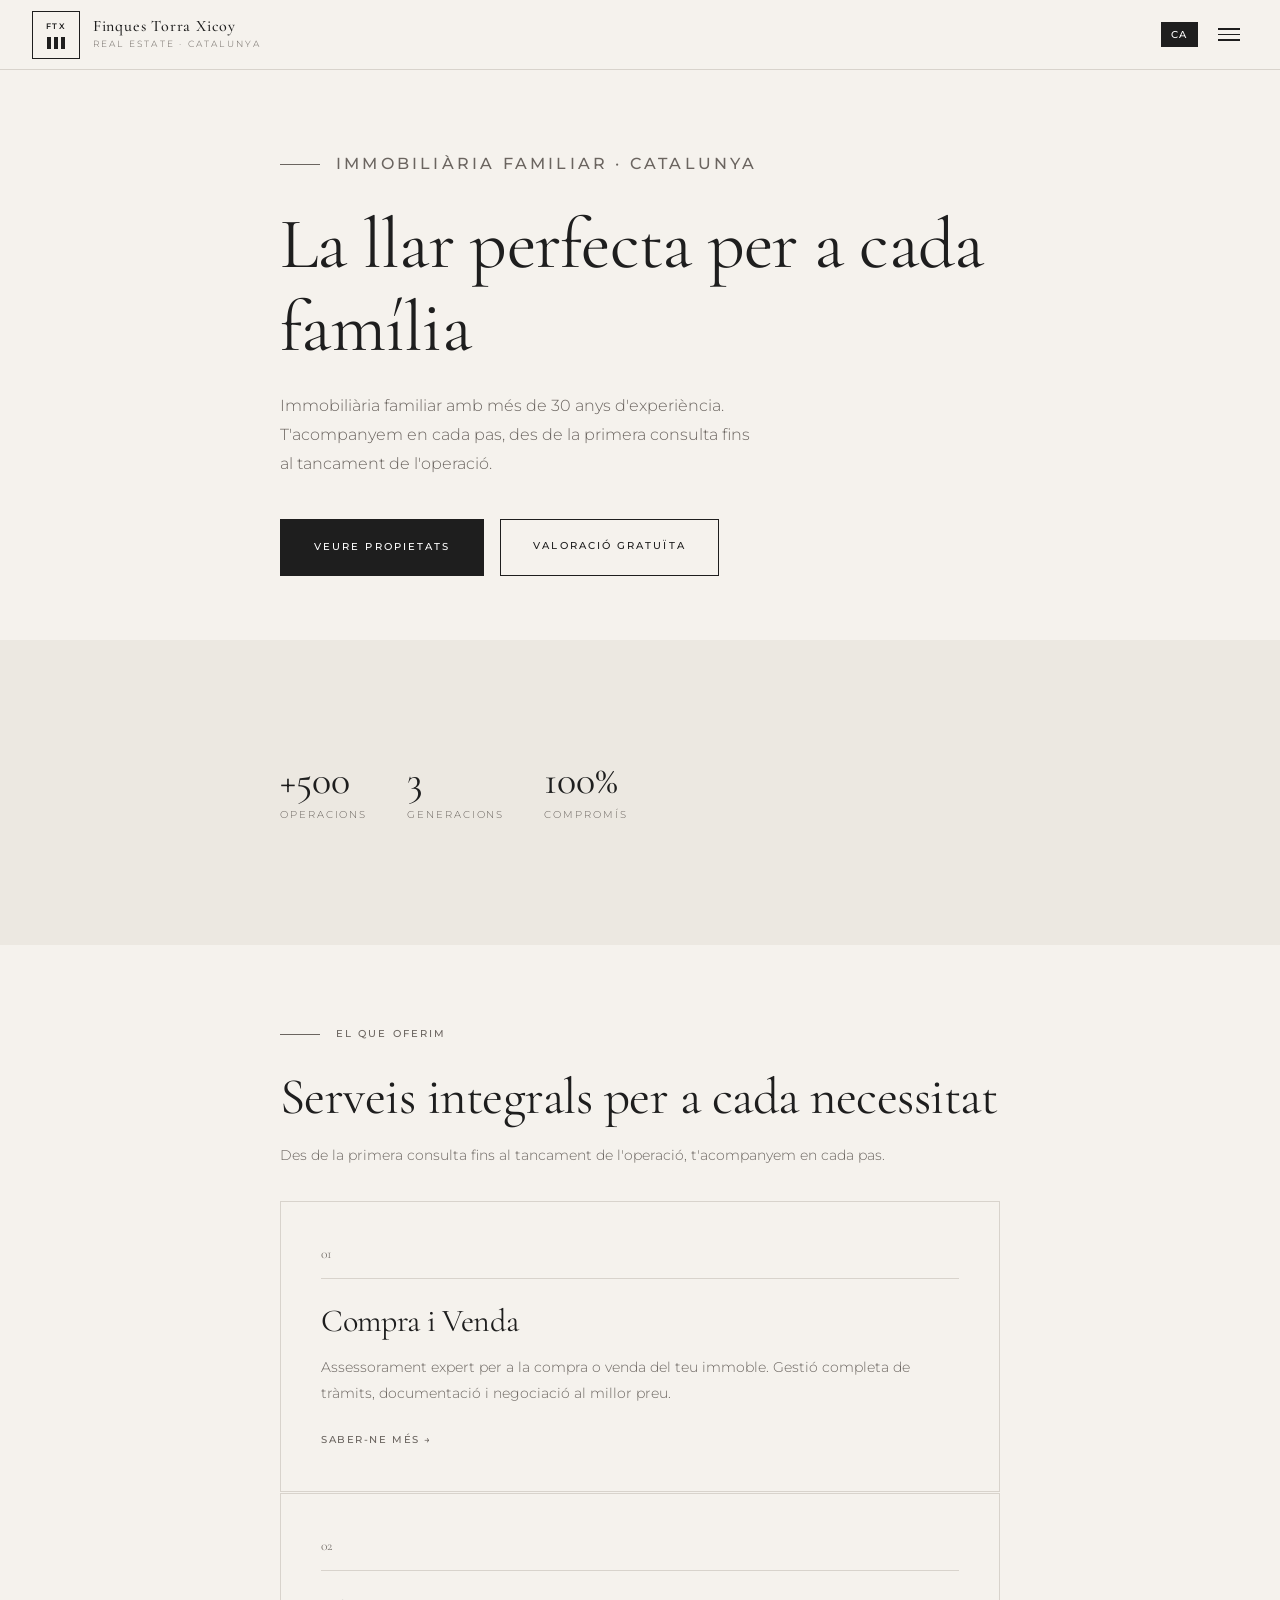
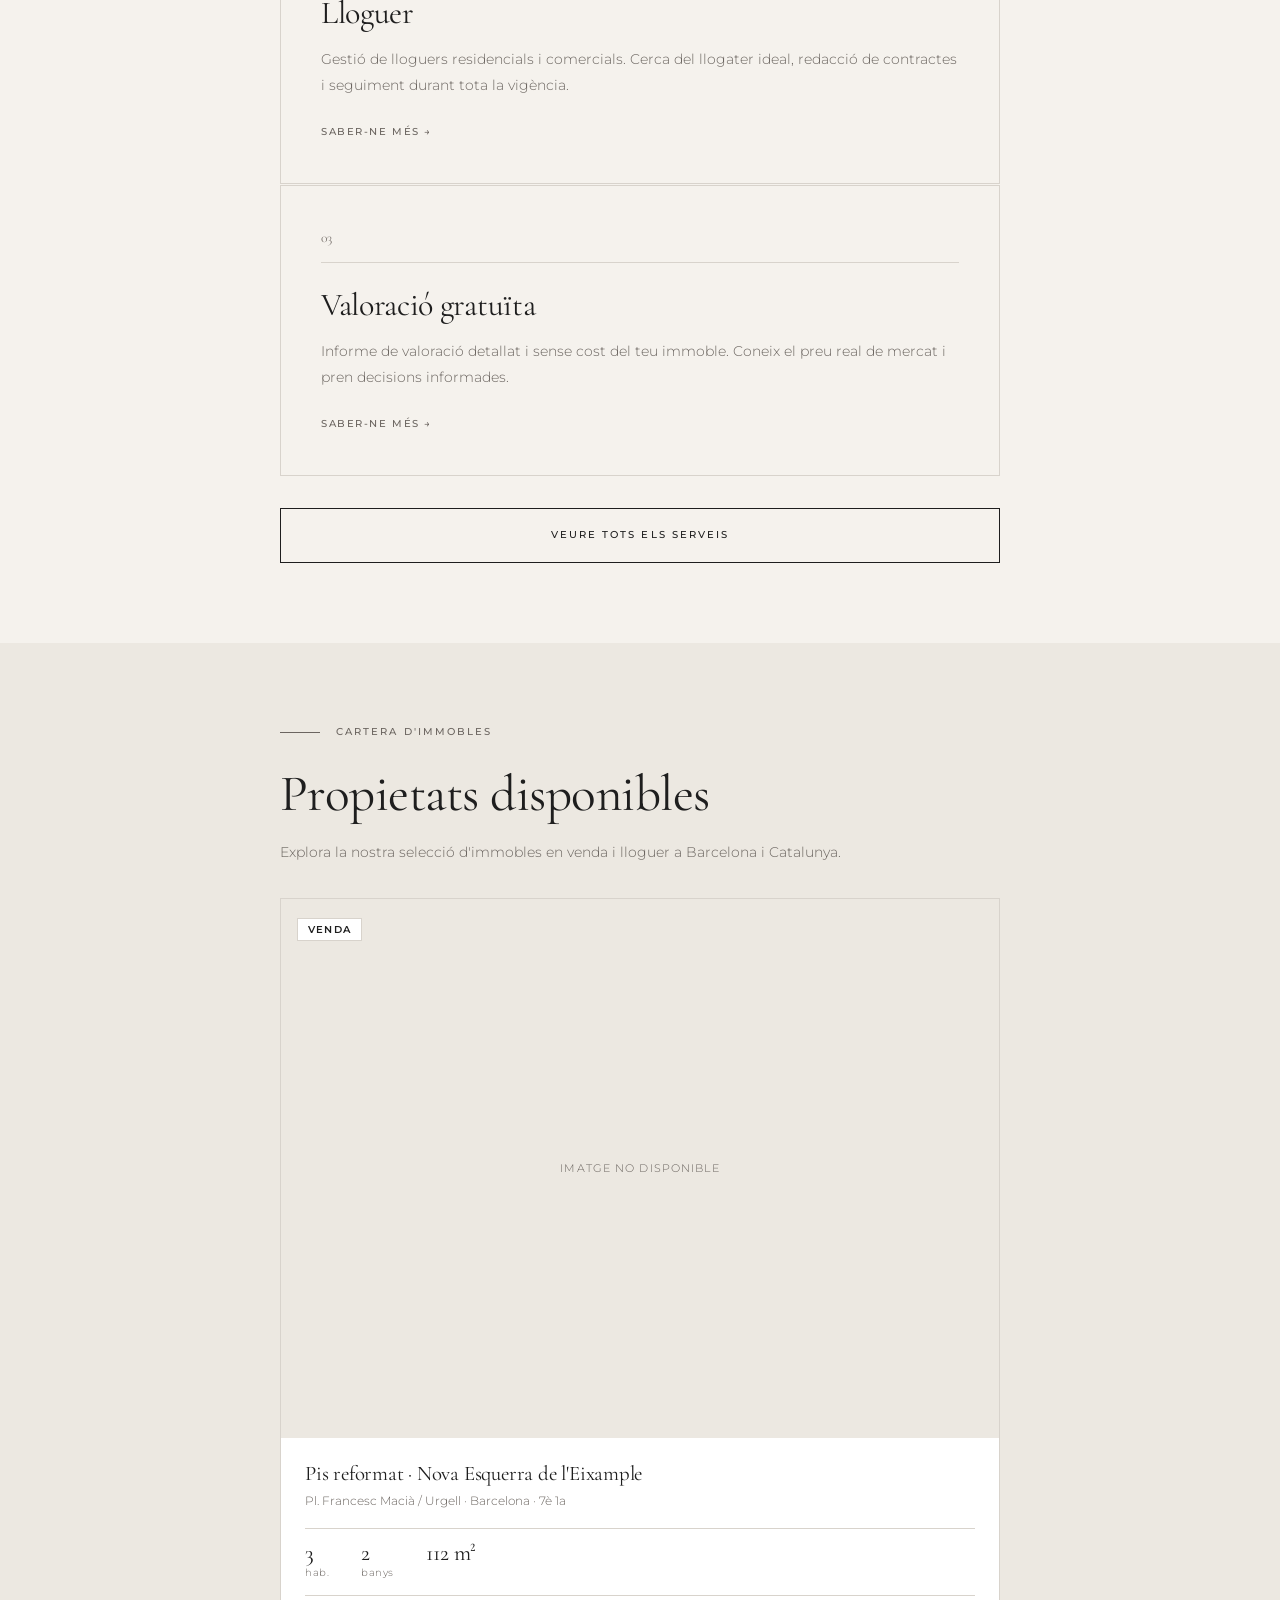
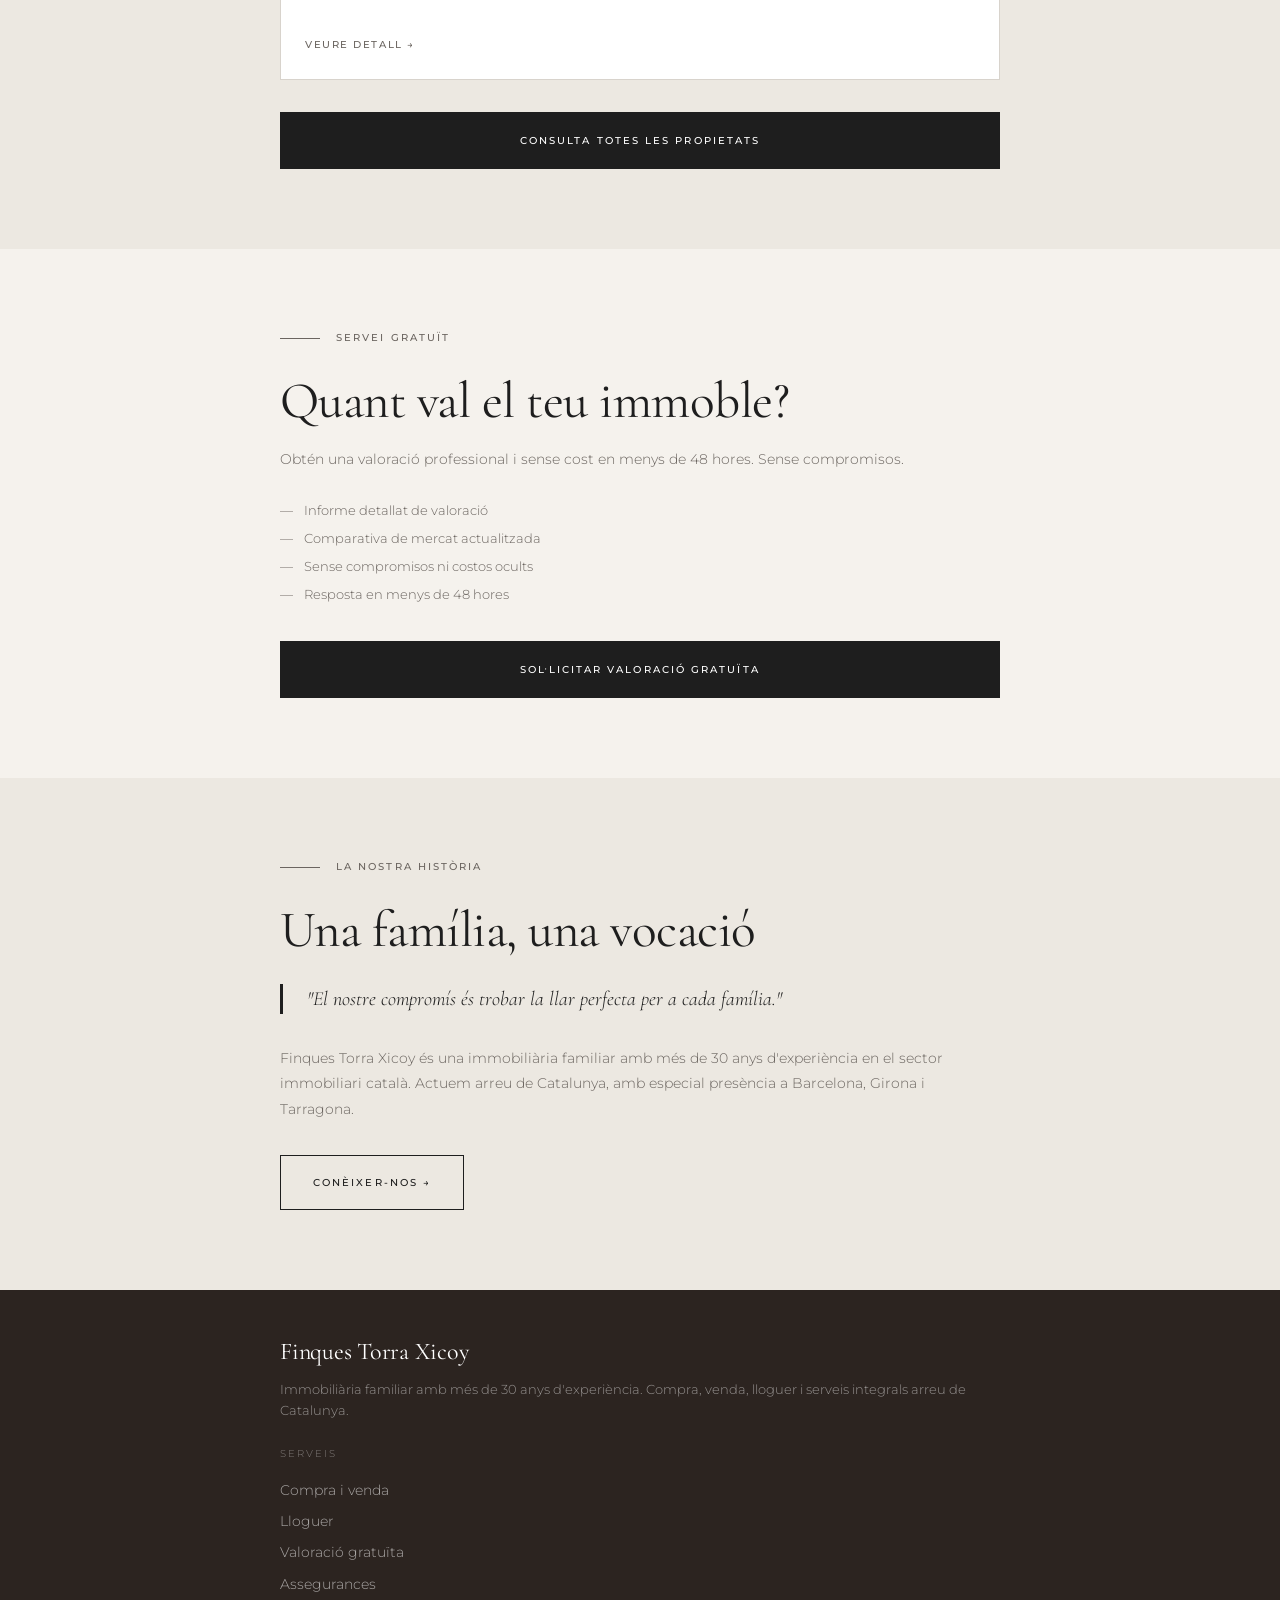
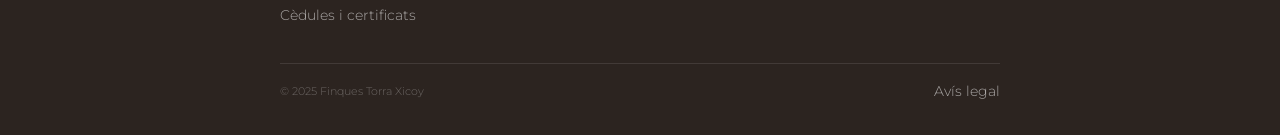
==== index.html @ 0aec14d2 "Add files via upload" ====
<!DOCTYPE html>
<html lang="ca">
<head>
  <meta charset="UTF-8" />
  <meta name="viewport" content="width=device-width, initial-scale=1.0" />
  <title>Finques Torra Xicoy · Real Estate Catalunya</title>
  <meta name="description" content="Immobiliària familiar amb més de 30 anys d'experiència. Compra, venda, lloguer i serveis integrals arreu de Catalunya." />
  <link rel="stylesheet" href="style.css" />
</head>
<body>

<!-- NAVBAR -->
<nav>
  <a href="index.html" class="nav-logo">
    <div class="nav-logo-box">
      <span>FTX</span>
      <div class="nav-logo-cols">
        <div class="nav-logo-col"></div>
        <div class="nav-logo-col"></div>
        <div class="nav-logo-col"></div>
      </div>
    </div>
    <div class="nav-logo-text">
      <strong>Finques Torra Xicoy</strong>
      <small>Real Estate · Catalunya</small>
    </div>
  </a>
  <div class="nav-right">
    <div class="nav-lang">
      <button class="lang-btn active" data-lang="ca">CA</button>
      <button class="lang-btn" data-lang="es">ES</button>
      <button class="lang-btn" data-lang="en">EN</button>
    </div>
    <button class="nav-menu-btn" aria-label="Menú">
      <span></span><span></span><span></span>
    </button>
  </div>
</nav>

<!-- MOBILE MENU -->
<div class="menu-overlay">
  <button class="menu-close">✕</button>
  <nav class="menu-links">
    <a href="index.html">
      <span data-lang="ca">Inici</span>
      <span data-lang="es">Inicio</span>
      <span data-lang="en">Home</span>
    </a>
    <a href="serveis.html">
      <span data-lang="ca">Serveis</span>
      <span data-lang="es">Servicios</span>
      <span data-lang="en">Services</span>
    </a>
    <a href="propietats.html">
      <span data-lang="ca">Propietats</span>
      <span data-lang="es">Propiedades</span>
      <span data-lang="en">Properties</span>
    </a>
    <a href="nosaltres.html">
      <span data-lang="ca">Nosaltres</span>
      <span data-lang="es">Nosotros</span>
      <span data-lang="en">About</span>
    </a>
    <a href="valoracio.html">
      <span data-lang="ca">Valoració</span>
      <span data-lang="es">Valoración</span>
      <span data-lang="en">Valuation</span>
    </a>
    <a href="contacte.html">
      <span data-lang="ca">Contacte</span>
      <span data-lang="es">Contacto</span>
      <span data-lang="en">Contact</span>
    </a>
  </nav>
  <div class="menu-contact">
    <div>+34 663 876 778</div>
    <a href="mailto:suarez_torra@icab.cat">suarez_torra@icab.cat</a>
  </div>
</div>

<main>

  <!-- HERO -->
  <section class="hero section">
    <div class="container">
      <p class="label">
        <span data-lang="ca">Immobiliària familiar · Catalunya</span>
        <span data-lang="es">Inmobiliaria familiar · Cataluña</span>
        <span data-lang="en">Family real estate · Catalonia</span>
      </p>

      <h1 data-lang="ca">La llar perfecta per a cada família</h1>
      <h1 data-lang="es">El hogar perfecto para cada familia</h1>
      <h1 data-lang="en">The perfect home for every family</h1>

      <p data-lang="ca">Immobiliària familiar amb més de 30 anys d'experiència. T'acompanyem en cada pas, des de la primera consulta fins al tancament de l'operació.</p>
      <p data-lang="es">Inmobiliaria familiar con más de 30 años de experiencia. Te acompañamos en cada paso, desde la primera consulta hasta el cierre de la operación.</p>
      <p data-lang="en">Family real estate agency with over 30 years of experience. We accompany you every step of the way, from first consultation to closing.</p>

      <div style="display:flex; gap:1rem; margin-top:2.5rem; flex-wrap:wrap;">
        <a href="propietats.html" class="btn-primary" style="width:auto; padding: 1.1rem 2rem;">
          <span data-lang="ca">Veure propietats</span>
          <span data-lang="es">Ver propiedades</span>
          <span data-lang="en">View properties</span>
        </a>
        <a href="valoracio.html" class="btn-outline" style="width:auto; padding: 1.1rem 2rem;">
          <span data-lang="ca">Valoració gratuïta</span>
          <span data-lang="es">Valoración gratuita</span>
          <span data-lang="en">Free valuation</span>
        </a>
      </div>
    </div>
  </section>

  <!-- STATS -->
  <section class="section-alt section">
    <div class="container">
      <div class="stats-row">
        <div class="stat">
          <strong>+500</strong>
          <span data-lang="ca">Operacions</span>
          <span data-lang="es">Operaciones</span>
          <span data-lang="en">Operations</span>
        </div>
        <div class="stat">
          <strong>3</strong>
          <span data-lang="ca">Generacions</span>
          <span data-lang="es">Generaciones</span>
          <span data-lang="en">Generations</span>
        </div>
        <div class="stat">
          <strong>100%</strong>
          <span data-lang="ca">Compromís</span>
          <span data-lang="es">Compromiso</span>
          <span data-lang="en">Commitment</span>
        </div>
      </div>
    </div>
  </section>

  <!-- SERVEIS OVERVIEW -->
  <section class="section">
    <div class="container">
      <p class="label mb-3">
        <span data-lang="ca">El que oferim</span>
        <span data-lang="es">Lo que ofrecemos</span>
        <span data-lang="en">What we offer</span>
      </p>

      <h2 data-lang="ca">Serveis integrals per a cada necessitat</h2>
      <h2 data-lang="es">Servicios integrales para cada necesidad</h2>
      <h2 data-lang="en">Comprehensive services for every need</h2>

      <p class="mt-2 mb-4" data-lang="ca">Des de la primera consulta fins al tancament de l'operació, t'acompanyem en cada pas.</p>
      <p class="mt-2 mb-4" data-lang="es">Desde la primera consulta hasta el cierre de la operación, te acompañamos en cada paso.</p>
      <p class="mt-2 mb-4" data-lang="en">From first consultation to closing, we accompany you every step of the way.</p>

      <div class="service-card">
        <div class="service-num">01</div>
        <h3 data-lang="ca">Compra i Venda</h3>
        <h3 data-lang="es">Compra y Venta</h3>
        <h3 data-lang="en">Buy & Sell</h3>
        <p data-lang="ca">Assessorament expert per a la compra o venda del teu immoble. Gestió completa de tràmits, documentació i negociació al millor preu.</p>
        <p data-lang="es">Asesoramiento experto para la compra o venta de tu inmueble. Gestión completa de trámites, documentación y negociación al mejor precio.</p>
        <p data-lang="en">Expert advice for buying or selling your property. Complete management of paperwork, documentation and negotiation at the best price.</p>
        <a href="serveis.html" class="service-link">
          <span data-lang="ca">Saber-ne més →</span>
          <span data-lang="es">Saber más →</span>
          <span data-lang="en">Learn more →</span>
        </a>
      </div>

      <div class="service-card">
        <div class="service-num">02</div>
        <h3 data-lang="ca">Lloguer</h3>
        <h3 data-lang="es">Alquiler</h3>
        <h3 data-lang="en">Rental</h3>
        <p data-lang="ca">Gestió de lloguers residencials i comercials. Cerca del llogater ideal, redacció de contractes i seguiment durant tota la vigència.</p>
        <p data-lang="es">Gestión de alquileres residenciales y comerciales. Búsqueda del inquilino ideal, redacción de contratos y seguimiento durante toda la vigencia.</p>
        <p data-lang="en">Management of residential and commercial rentals. Finding the ideal tenant, drafting contracts and monitoring throughout the lease.</p>
        <a href="serveis.html" class="service-link">
          <span data-lang="ca">Saber-ne més →</span>
          <span data-lang="es">Saber más →</span>
          <span data-lang="en">Learn more →</span>
        </a>
      </div>

      <div class="service-card">
        <div class="service-num">03</div>
        <h3 data-lang="ca">Valoració gratuïta</h3>
        <h3 data-lang="es">Valoración gratuita</h3>
        <h3 data-lang="en">Free valuation</h3>
        <p data-lang="ca">Informe de valoració detallat i sense cost del teu immoble. Coneix el preu real de mercat i pren decisions informades.</p>
        <p data-lang="es">Informe de valoración detallado y sin coste de tu inmueble. Conoce el precio real de mercado y toma decisiones informadas.</p>
        <p data-lang="en">Detailed and free valuation report of your property. Know the real market price and make informed decisions.</p>
        <a href="valoracio.html" class="service-link">
          <span data-lang="ca">Saber-ne més →</span>
          <span data-lang="es">Saber más →</span>
          <span data-lang="en">Learn more →</span>
        </a>
      </div>

      <div class="mt-4">
        <a href="serveis.html" class="btn-outline">
          <span data-lang="ca">Veure tots els serveis</span>
          <span data-lang="es">Ver todos los servicios</span>
          <span data-lang="en">View all services</span>
        </a>
      </div>
    </div>
  </section>

  <!-- PROPIETATS PREVIEW -->
  <section class="section section-alt">
    <div class="container">
      <p class="label mb-3">
        <span data-lang="ca">Cartera d'immobles</span>
        <span data-lang="es">Cartera de inmuebles</span>
        <span data-lang="en">Property portfolio</span>
      </p>

      <h2 data-lang="ca">Propietats disponibles</h2>
      <h2 data-lang="es">Propiedades disponibles</h2>
      <h2 data-lang="en">Available properties</h2>

      <p class="mt-2 mb-4" data-lang="ca">Explora la nostra selecció d'immobles en venda i lloguer a Barcelona i Catalunya.</p>
      <p class="mt-2 mb-4" data-lang="es">Explora nuestra selección de inmuebles en venta y alquiler en Barcelona y Cataluña.</p>
      <p class="mt-2 mb-4" data-lang="en">Explore our selection of properties for sale and rent in Barcelona and Catalonia.</p>

      <!-- Pis d'exemple -->
      <div class="property-card">
        <div style="position:relative;">
          <div class="property-img-placeholder">
            <span data-lang="ca">Imatge no disponible</span>
            <span data-lang="es">Imagen no disponible</span>
            <span data-lang="en">Image not available</span>
          </div>
          <div style="position:absolute; top:1rem; left:1rem;">
            <span class="property-badge" data-lang="ca">Venda</span>
            <span class="property-badge" data-lang="es">Venta</span>
            <span class="property-badge" data-lang="en">For Sale</span>
          </div>
        </div>
        <div class="property-info">
          <h3 data-lang="ca">Pis reformat · Nova Esquerra de l'Eixample</h3>
          <h3 data-lang="es">Piso reformado · Nova Esquerra de l'Eixample</h3>
          <h3 data-lang="en">Renovated flat · Nova Esquerra de l'Eixample</h3>
          <p class="property-address">Pl. Francesc Macià / Urgell · Barcelona · 7è 1a</p>
          <div class="property-specs">
            <div class="property-spec">
              <strong>3</strong>
              <span data-lang="ca">hab.</span>
              <span data-lang="es">hab.</span>
              <span data-lang="en">bed.</span>
            </div>
            <div class="property-spec">
              <strong>2</strong>
              <span data-lang="ca">banys</span>
              <span data-lang="es">baños</span>
              <span data-lang="en">baths</span>
            </div>
            <div class="property-spec">
              <strong>112 m²</strong>
              <span>&nbsp;</span>
            </div>
          </div>
          <a href="propietats.html" class="service-link">
            <span data-lang="ca">Veure detall →</span>
            <span data-lang="es">Ver detalle →</span>
            <span data-lang="en">View detail →</span>
          </a>
        </div>
      </div>

      <a href="propietats.html" class="btn-primary">
        <span data-lang="ca">Consulta totes les propietats</span>
        <span data-lang="es">Consulta todas las propiedades</span>
        <span data-lang="en">View all properties</span>
      </a>
    </div>
  </section>

  <!-- VALORACIÓ CTA -->
  <section class="section">
    <div class="container">
      <p class="label mb-3">
        <span data-lang="ca">Servei gratuït</span>
        <span data-lang="es">Servicio gratuito</span>
        <span data-lang="en">Free service</span>
      </p>

      <h2 data-lang="ca">Quant val el teu immoble?</h2>
      <h2 data-lang="es">¿Cuánto vale tu inmueble?</h2>
      <h2 data-lang="en">What is your property worth?</h2>

      <p class="mt-2" data-lang="ca">Obtén una valoració professional i sense cost en menys de 48 hores. Sense compromisos.</p>
      <p class="mt-2" data-lang="es">Obtén una valoración profesional y sin coste en menos de 48 horas. Sin compromisos.</p>
      <p class="mt-2" data-lang="en">Get a professional, free valuation in less than 48 hours. No commitment.</p>

      <ul class="property-features mt-3 mb-4">
        <li>
          <span data-lang="ca">Informe detallat de valoració</span>
          <span data-lang="es">Informe detallado de valoración</span>
          <span data-lang="en">Detailed valuation report</span>
        </li>
        <li>
          <span data-lang="ca">Comparativa de mercat actualitzada</span>
          <span data-lang="es">Comparativa de mercado actualizada</span>
          <span data-lang="en">Updated market comparison</span>
        </li>
        <li>
          <span data-lang="ca">Sense compromisos ni costos ocults</span>
          <span data-lang="es">Sin compromisos ni costes ocultos</span>
          <span data-lang="en">No commitment, no hidden costs</span>
        </li>
        <li>
          <span data-lang="ca">Resposta en menys de 48 hores</span>
          <span data-lang="es">Respuesta en menos de 48 horas</span>
          <span data-lang="en">Response within 48 hours</span>
        </li>
      </ul>

      <a href="valoracio.html" class="btn-primary">
        <span data-lang="ca">Sol·licitar valoració gratuïta</span>
        <span data-lang="es">Solicitar valoración gratuita</span>
        <span data-lang="en">Request free valuation</span>
      </a>
    </div>
  </section>

  <!-- NOSALTRES SNIPPET -->
  <section class="section section-alt">
    <div class="container">
      <p class="label mb-3">
        <span data-lang="ca">La nostra història</span>
        <span data-lang="es">Nuestra historia</span>
        <span data-lang="en">Our story</span>
      </p>

      <h2 data-lang="ca">Una família, una vocació</h2>
      <h2 data-lang="es">Una familia, una vocación</h2>
      <h2 data-lang="en">A family, a vocation</h2>

      <blockquote class="mt-3">
        <p data-lang="ca">"El nostre compromís és trobar la llar perfecta per a cada família."</p>
        <p data-lang="es">"Nuestro compromiso es encontrar el hogar perfecto para cada familia."</p>
        <p data-lang="en">"Our commitment is to find the perfect home for every family."</p>
      </blockquote>

      <p class="mt-3" data-lang="ca">Finques Torra Xicoy és una immobiliària familiar amb més de 30 anys d'experiència en el sector immobiliari català. Actuem arreu de Catalunya, amb especial presència a Barcelona, Girona i Tarragona.</p>
      <p class="mt-3" data-lang="es">Finques Torra Xicoy es una inmobiliaria familiar con más de 30 años de experiencia en el sector inmobiliario catalán. Actuamos en toda Cataluña, con especial presencia en Barcelona, Girona y Tarragona.</p>
      <p class="mt-3" data-lang="en">Finques Torra Xicoy is a family real estate agency with over 30 years of experience in the Catalan real estate sector. We operate throughout Catalonia, with a strong presence in Barcelona, Girona and Tarragona.</p>

      <a href="nosaltres.html" class="btn-outline mt-4" style="display:inline-block; width:auto; padding:1.1rem 2rem;">
        <span data-lang="ca">Conèixer-nos →</span>
        <span data-lang="es">Conocernos →</span>
        <span data-lang="en">About us →</span>
      </a>
    </div>
  </section>

</main>

<!-- FOOTER -->
<footer>
  <div class="container">
    <h4>Finques Torra Xicoy</h4>
    <p data-lang="ca">Immobiliària familiar amb més de 30 anys d'experiència. Compra, venda, lloguer i serveis integrals arreu de Catalunya.</p>
    <p data-lang="es">Inmobiliaria familiar con más de 30 años de experiencia. Compra, venta, alquiler y servicios integrales en toda Cataluña.</p>
    <p data-lang="en">Family real estate agency with over 30 years of experience. Buying, selling, rental and comprehensive services throughout Catalonia.</p>

    <p class="footer-section-title" data-lang="ca">Serveis</p>
    <p class="footer-section-title" data-lang="es">Servicios</p>
    <p class="footer-section-title" data-lang="en">Services</p>

    <a href="serveis.html" data-lang="ca">Compra i venda</a>
    <a href="serveis.html" data-lang="es">Compra y venta</a>
    <a href="serveis.html" data-lang="en">Buy & sell</a>

    <a href="serveis.html" data-lang="ca">Lloguer</a>
    <a href="serveis.html" data-lang="es">Alquiler</a>
    <a href="serveis.html" data-lang="en">Rental</a>

    <a href="valoracio.html" data-lang="ca">Valoració gratuïta</a>
    <a href="valoracio.html" data-lang="es">Valoración gratuita</a>
    <a href="valoracio.html" data-lang="en">Free valuation</a>

    <a href="serveis.html" data-lang="ca">Assegurances</a>
    <a href="serveis.html" data-lang="es">Seguros</a>
    <a href="serveis.html" data-lang="en">Insurance</a>

    <a href="serveis.html" data-lang="ca">Cèdules i certificats</a>
    <a href="serveis.html" data-lang="es">Cédulas y certificados</a>
    <a href="serveis.html" data-lang="en">Certificates</a>

    <hr class="footer-divider" />

    <div class="footer-legal">
      <span>© 2025 Finques Torra Xicoy</span>
      <a href="legal.html" style="display:inline; padding:0;">
        <span data-lang="ca">Avís legal</span>
        <span data-lang="es">Aviso legal</span>
        <span data-lang="en">Legal notice</span>
      </a>
    </div>
  </div>
</footer>

<script src="main.js"></script>
</body>
</html>
---- style.css ----
/* ===== FINQUES TORRA XICOY — SHARED STYLES ===== */

@import url('https://fonts.googleapis.com/css2?family=Cormorant+Garamond:ital,wght@0,300;0,400;0,500;0,600;1,300;1,400&family=Montserrat:wght@300;400;500;600&display=swap');

:root {
  --cream: #f5f2ed;
  --cream-dark: #ece8e1;
  --dark: #1e1e1e;
  --dark-brown: #2c2420;
  --mid: #6b6560;
  --light-line: #d8d3cc;
  --accent: #1e1e1e;
  --white: #ffffff;
}

*, *::before, *::after { box-sizing: border-box; margin: 0; padding: 0; }

html { scroll-behavior: smooth; }

body {
  background: var(--cream);
  color: var(--dark);
  font-family: 'Montserrat', sans-serif;
  font-weight: 300;
  font-size: 15px;
  line-height: 1.7;
  -webkit-font-smoothing: antialiased;
}

/* ===== TYPOGRAPHY ===== */
h1, h2, h3, h4 {
  font-family: 'Cormorant Garamond', serif;
  font-weight: 400;
  line-height: 1.15;
  letter-spacing: -0.01em;
}

h1 { font-size: clamp(2.5rem, 7vw, 4.5rem); }
h2 { font-size: clamp(2rem, 5vw, 3.2rem); }
h3 { font-size: clamp(1.5rem, 3vw, 2rem); }

p {
  color: var(--mid);
  font-size: 0.9rem;
  line-height: 1.8;
}

.label {
  font-family: 'Montserrat', sans-serif;
  font-size: 0.65rem;
  font-weight: 500;
  letter-spacing: 0.2em;
  text-transform: uppercase;
  color: var(--mid);
  display: flex;
  align-items: center;
  gap: 1rem;
}
.label::before {
  content: '';
  display: inline-block;
  width: 2.5rem;
  height: 1px;
  background: var(--mid);
}

/* ===== NAVBAR ===== */
nav {
  position: fixed;
  top: 0;
  left: 0;
  right: 0;
  z-index: 100;
  background: var(--cream);
  border-bottom: 1px solid var(--light-line);
  display: flex;
  align-items: center;
  justify-content: space-between;
  padding: 0 2rem;
  height: 70px;
}

.nav-logo {
  display: flex;
  align-items: center;
  gap: 0.8rem;
  text-decoration: none;
  color: var(--dark);
}

.nav-logo-box {
  width: 48px;
  height: 48px;
  border: 1.5px solid var(--dark);
  display: flex;
  align-items: center;
  justify-content: center;
  flex-direction: column;
  gap: 2px;
}

.nav-logo-box span {
  font-family: 'Montserrat', sans-serif;
  font-size: 0.5rem;
  font-weight: 600;
  letter-spacing: 0.15em;
}

.nav-logo-cols {
  display: flex;
  gap: 3px;
  margin-top: 2px;
}

.nav-logo-col {
  width: 4px;
  height: 12px;
  background: var(--dark);
}

.nav-logo-text {
  display: flex;
  flex-direction: column;
}

.nav-logo-text strong {
  font-family: 'Cormorant Garamond', serif;
  font-size: 1rem;
  font-weight: 500;
  letter-spacing: 0.05em;
  line-height: 1.2;
}

.nav-logo-text small {
  font-size: 0.55rem;
  letter-spacing: 0.25em;
  text-transform: uppercase;
  color: var(--mid);
}

.nav-right {
  display: flex;
  align-items: center;
  gap: 0.25rem;
}

.nav-lang {
  display: flex;
  gap: 0;
}

.lang-btn {
  font-family: 'Montserrat', sans-serif;
  font-size: 0.6rem;
  font-weight: 500;
  letter-spacing: 0.1em;
  padding: 0.4rem 0.6rem;
  border: 1px solid var(--light-line);
  background: transparent;
  color: var(--mid);
  cursor: pointer;
  transition: all 0.2s;
  text-transform: uppercase;
}

.lang-btn.active, .lang-btn:hover {
  background: var(--dark);
  color: var(--white);
  border-color: var(--dark);
}

.nav-menu-btn {
  display: flex;
  flex-direction: column;
  gap: 4px;
  background: none;
  border: none;
  cursor: pointer;
  padding: 0.5rem;
  margin-left: 0.5rem;
}

.nav-menu-btn span {
  display: block;
  width: 22px;
  height: 1.5px;
  background: var(--dark);
  transition: all 0.3s;
}

/* Mobile menu overlay */
.menu-overlay {
  position: fixed;
  inset: 0;
  background: var(--dark-brown);
  z-index: 200;
  display: flex;
  flex-direction: column;
  padding: 2rem;
  transform: translateX(100%);
  transition: transform 0.4s cubic-bezier(0.76, 0, 0.24, 1);
}

.menu-overlay.open { transform: translateX(0); }

.menu-close {
  align-self: flex-end;
  background: none;
  border: none;
  color: var(--white);
  font-size: 1.5rem;
  cursor: pointer;
  padding: 0.5rem;
  margin-bottom: 3rem;
}

.menu-links {
  display: flex;
  flex-direction: column;
  gap: 0;
}

.menu-links a {
  font-family: 'Cormorant Garamond', serif;
  font-size: 2.2rem;
  font-weight: 400;
  color: var(--white);
  text-decoration: none;
  padding: 1rem 0;
  border-bottom: 1px solid rgba(255,255,255,0.1);
  transition: color 0.2s;
  letter-spacing: 0.02em;
}

.menu-links a:hover { color: rgba(255,255,255,0.6); }

.menu-contact {
  margin-top: auto;
  color: rgba(255,255,255,0.5);
  font-size: 0.75rem;
  letter-spacing: 0.1em;
}

.menu-contact a {
  color: rgba(255,255,255,0.7);
  text-decoration: none;
  display: block;
  margin-top: 0.3rem;
}

/* ===== MAIN CONTENT ===== */
main { padding-top: 70px; }

/* ===== SECTIONS ===== */
.section { padding: 5rem 2rem; }
.section-alt { background: var(--cream-dark); }

.container { max-width: 720px; margin: 0 auto; }
.container-wide { max-width: 900px; margin: 0 auto; }

/* ===== HERO ===== */
.hero {
  padding: 5rem 2rem 4rem;
  background: var(--cream);
}

.hero h1 { margin: 1.5rem 0 1.5rem; }
.hero p { font-size: 1rem; max-width: 480px; }

/* ===== SERVICE CARDS ===== */
.service-card {
  border: 1px solid var(--light-line);
  border-radius: 0;
  padding: 2.5rem;
  background: var(--cream);
  margin-bottom: 1px;
}

.service-num {
  font-family: 'Cormorant Garamond', serif;
  font-size: 0.85rem;
  color: var(--mid);
  border-bottom: 1px solid var(--light-line);
  padding-bottom: 0.8rem;
  margin-bottom: 1.5rem;
}

.service-card h3 { margin-bottom: 1rem; }

.service-link {
  display: inline-flex;
  align-items: center;
  gap: 0.5rem;
  font-size: 0.65rem;
  font-weight: 500;
  letter-spacing: 0.15em;
  text-transform: uppercase;
  color: var(--mid);
  text-decoration: none;
  margin-top: 1.5rem;
  transition: color 0.2s;
}

.service-link:hover { color: var(--dark); }

/* ===== BUTTONS ===== */
.btn-primary {
  display: inline-block;
  background: var(--dark);
  color: var(--white);
  font-family: 'Montserrat', sans-serif;
  font-size: 0.65rem;
  font-weight: 500;
  letter-spacing: 0.2em;
  text-transform: uppercase;
  padding: 1.1rem 2rem;
  text-decoration: none;
  border: 2px solid var(--dark);
  transition: all 0.25s;
  cursor: pointer;
  width: 100%;
  text-align: center;
}

.btn-primary:hover {
  background: transparent;
  color: var(--dark);
}

.btn-outline {
  display: inline-block;
  background: transparent;
  color: var(--dark);
  font-family: 'Montserrat', sans-serif;
  font-size: 0.65rem;
  font-weight: 500;
  letter-spacing: 0.2em;
  text-transform: uppercase;
  padding: 1.1rem 2rem;
  text-decoration: none;
  border: 1.5px solid var(--dark);
  transition: all 0.25s;
  cursor: pointer;
  width: 100%;
  text-align: center;
}

.btn-outline:hover {
  background: var(--dark);
  color: var(--white);
}

/* ===== PROPERTY CARD ===== */
.property-card {
  background: var(--white);
  border: 1px solid var(--light-line);
  margin-bottom: 2rem;
}

.property-img {
  width: 100%;
  aspect-ratio: 4/3;
  object-fit: cover;
  display: block;
}

.property-img-placeholder {
  width: 100%;
  aspect-ratio: 4/3;
  background: var(--cream-dark);
  display: flex;
  align-items: center;
  justify-content: center;
  color: var(--mid);
  font-size: 0.7rem;
  letter-spacing: 0.1em;
  text-transform: uppercase;
}

.property-badge {
  display: inline-block;
  background: var(--white);
  color: var(--dark);
  font-size: 0.6rem;
  font-weight: 600;
  letter-spacing: 0.15em;
  text-transform: uppercase;
  padding: 0.3rem 0.6rem;
  border: 1px solid var(--light-line);
}

.property-info { padding: 1.5rem; }

.property-info h3 { font-size: 1.3rem; margin-bottom: 0.3rem; }

.property-address {
  font-size: 0.75rem;
  color: var(--mid);
  margin-bottom: 1rem;
}

.property-specs {
  display: flex;
  gap: 2rem;
  border-top: 1px solid var(--light-line);
  border-bottom: 1px solid var(--light-line);
  padding: 0.8rem 0;
  margin-bottom: 1rem;
}

.property-spec { display: flex; flex-direction: column; }

.property-spec strong {
  font-family: 'Cormorant Garamond', serif;
  font-size: 1.4rem;
  font-weight: 400;
  line-height: 1;
}

.property-spec span {
  font-size: 0.65rem;
  color: var(--mid);
  letter-spacing: 0.05em;
}

.property-features {
  list-style: none;
  margin-bottom: 1.5rem;
}

.property-features li {
  font-size: 0.8rem;
  color: var(--mid);
  padding: 0.2rem 0;
  display: flex;
  align-items: center;
  gap: 0.7rem;
}

.property-features li::before {
  content: '—';
  color: var(--mid);
  flex-shrink: 0;
}

/* ===== STATS ===== */
.stats-row {
  display: flex;
  gap: 2.5rem;
  margin: 2.5rem 0;
}

.stat strong {
  font-family: 'Cormorant Garamond', serif;
  font-size: 2.5rem;
  font-weight: 400;
  display: block;
  line-height: 1;
}

.stat span {
  font-size: 0.6rem;
  letter-spacing: 0.2em;
  text-transform: uppercase;
  color: var(--mid);
}

/* ===== QUOTE ===== */
blockquote {
  border-left: 3px solid var(--dark);
  padding-left: 1.5rem;
  margin: 2rem 0;
}

blockquote p {
  font-family: 'Cormorant Garamond', serif;
  font-size: 1.25rem;
  font-style: italic;
  color: var(--dark);
  line-height: 1.5;
}

/* ===== CONTACT INFO ===== */
.contact-item {
  border-left: 3px solid var(--dark);
  padding: 0.5rem 0 0.5rem 1.2rem;
  margin-bottom: 1.5rem;
}

.contact-item .contact-label {
  font-size: 0.6rem;
  letter-spacing: 0.2em;
  text-transform: uppercase;
  color: var(--mid);
  margin-bottom: 0.3rem;
}

.contact-item a, .contact-item p {
  font-family: 'Cormorant Garamond', serif;
  font-size: 1.3rem;
  font-weight: 400;
  color: var(--dark);
  text-decoration: none;
  line-height: 1.3;
}

/* ===== FORM ===== */
.form-card {
  background: var(--cream-dark);
  padding: 2rem;
  border: 1px solid var(--light-line);
}

.form-label {
  display: block;
  font-size: 0.6rem;
  font-weight: 500;
  letter-spacing: 0.2em;
  text-transform: uppercase;
  color: var(--mid);
  margin-bottom: 0.5rem;
}

.form-input, .form-textarea, .form-select {
  width: 100%;
  background: var(--white);
  border: 1px solid var(--light-line);
  padding: 0.85rem 1rem;
  font-family: 'Cormorant Garamond', serif;
  font-size: 1.1rem;
  color: var(--dark);
  outline: none;
  transition: border-color 0.2s;
  -webkit-appearance: none;
  appearance: none;
  margin-bottom: 1.2rem;
  display: block;
}

.form-input:focus, .form-textarea:focus, .form-select:focus {
  border-color: var(--dark);
}

.form-input::placeholder, .form-textarea::placeholder {
  color: var(--light-line);
}

.form-textarea { min-height: 120px; resize: vertical; }

/* ===== TABS ===== */
.tabs {
  display: flex;
  border-bottom: 1px solid var(--light-line);
  margin-bottom: 2rem;
}

.tab-btn {
  font-family: 'Montserrat', sans-serif;
  font-size: 0.7rem;
  font-weight: 500;
  letter-spacing: 0.15em;
  text-transform: uppercase;
  padding: 0.8rem 1.5rem;
  background: none;
  border: none;
  border-bottom: 2px solid transparent;
  color: var(--mid);
  cursor: pointer;
  margin-bottom: -1px;
  transition: all 0.2s;
}

.tab-btn.active {
  color: var(--dark);
  border-bottom-color: var(--dark);
}

/* ===== FOOTER ===== */
footer {
  background: var(--dark-brown);
  color: rgba(255,255,255,0.6);
  padding: 3rem 2rem 2rem;
}

footer h4 {
  font-family: 'Cormorant Garamond', serif;
  font-size: 1.5rem;
  color: var(--white);
  margin-bottom: 0.8rem;
}

footer p {
  color: rgba(255,255,255,0.5);
  font-size: 0.8rem;
  line-height: 1.7;
  margin-bottom: 1.5rem;
}

.footer-section-title {
  font-size: 0.6rem;
  letter-spacing: 0.2em;
  text-transform: uppercase;
  color: rgba(255,255,255,0.4);
  margin-bottom: 0.8rem;
  margin-top: 1.5rem;
}

footer a {
  color: rgba(255,255,255,0.6);
  text-decoration: none;
  display: block;
  font-size: 0.85rem;
  padding: 0.25rem 0;
  transition: color 0.2s;
}

footer a:hover { color: var(--white); }

.footer-divider {
  border: none;
  border-top: 1px solid rgba(255,255,255,0.1);
  margin: 2rem 0 1rem;
}

.footer-legal {
  display: flex;
  justify-content: space-between;
  align-items: center;
  font-size: 0.7rem;
  color: rgba(255,255,255,0.3);
  flex-wrap: wrap;
  gap: 0.5rem;
}

/* ===== BREADCRUMB ===== */
.breadcrumb {
  display: flex;
  align-items: center;
  gap: 0.5rem;
  font-size: 0.7rem;
  color: var(--mid);
  padding: 1rem 2rem;
  border-bottom: 1px solid var(--light-line);
  background: var(--cream);
}

.breadcrumb a { color: var(--mid); text-decoration: none; }
.breadcrumb a:hover { color: var(--dark); }
.breadcrumb span { opacity: 0.5; }

/* ===== IMAGE GALLERY ===== */
.img-gallery {
  position: relative;
  overflow: hidden;
}

.gallery-track {
  display: flex;
  transition: transform 0.4s ease;
}

.gallery-slide {
  min-width: 100%;
}

.gallery-slide img {
  width: 100%;
  aspect-ratio: 4/3;
  object-fit: cover;
  display: block;
}

.gallery-nav {
  position: absolute;
  top: 50%;
  transform: translateY(-50%);
  background: rgba(255,255,255,0.9);
  border: none;
  width: 36px;
  height: 36px;
  font-size: 1rem;
  cursor: pointer;
  display: flex;
  align-items: center;
  justify-content: center;
}

.gallery-nav.prev { left: 0.5rem; }
.gallery-nav.next { right: 0.5rem; }

.gallery-dots {
  display: flex;
  justify-content: center;
  gap: 0.4rem;
  padding: 0.6rem 0;
  position: absolute;
  bottom: 0.5rem;
  left: 0;
  right: 0;
}

.gallery-dot {
  width: 6px;
  height: 6px;
  border-radius: 50%;
  background: rgba(255,255,255,0.5);
  border: none;
  cursor: pointer;
  transition: background 0.2s;
}

.gallery-dot.active { background: white; }

/* ===== PRICE ===== */
.property-price {
  font-family: 'Cormorant Garamond', serif;
  font-size: 1.6rem;
  color: var(--dark);
  margin: 0.5rem 0 1rem;
}

/* ===== UTILS ===== */
.mt-1 { margin-top: 0.5rem; }
.mt-2 { margin-top: 1rem; }
.mt-3 { margin-top: 1.5rem; }
.mt-4 { margin-top: 2rem; }
.mb-1 { margin-bottom: 0.5rem; }
.mb-2 { margin-bottom: 1rem; }
.mb-3 { margin-bottom: 1.5rem; }
.mb-4 { margin-bottom: 2rem; }

.text-mid { color: var(--mid); }
.text-dark { color: var(--dark); }
.hr { border: none; border-top: 1px solid var(--light-line); margin: 2rem 0; }

/* ===== LANG HIDDEN ===== */
[data-lang] { display: none; }
[data-lang].active { display: block; }
span[data-lang].active { display: inline; }
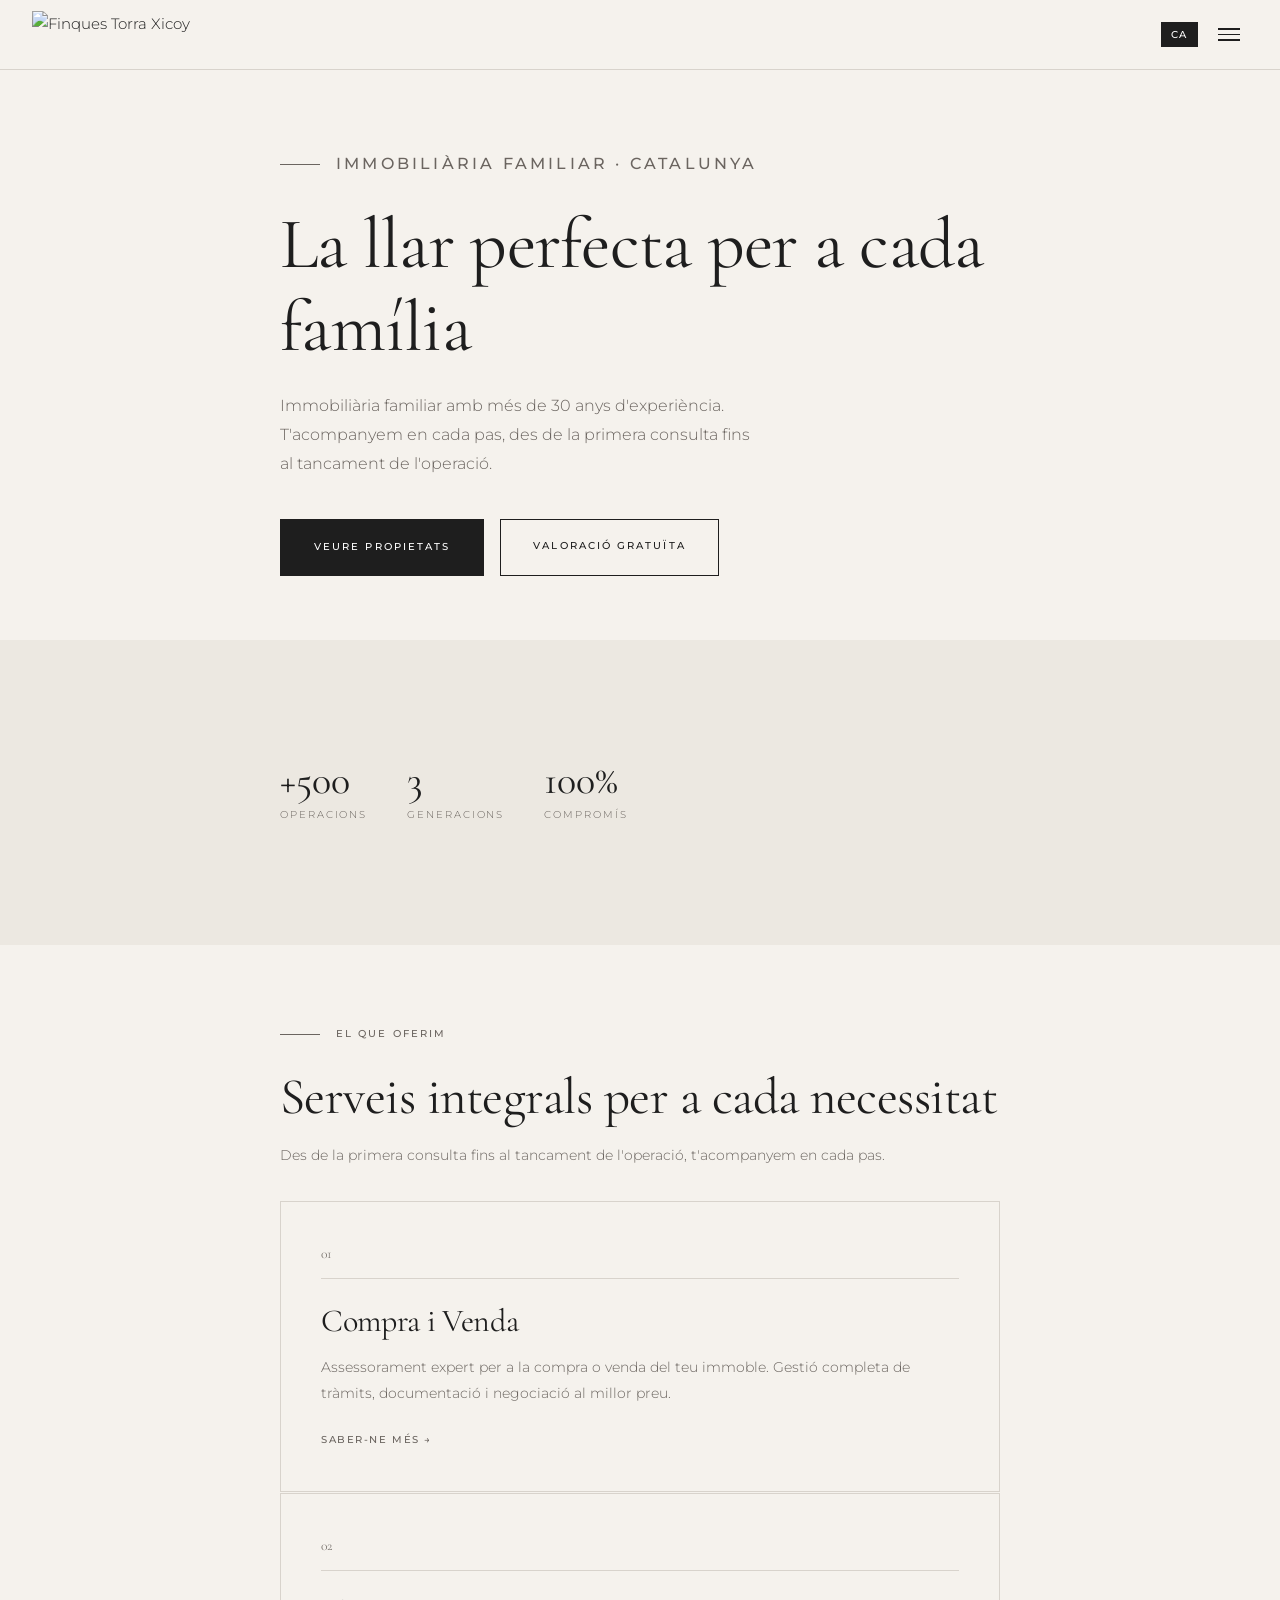
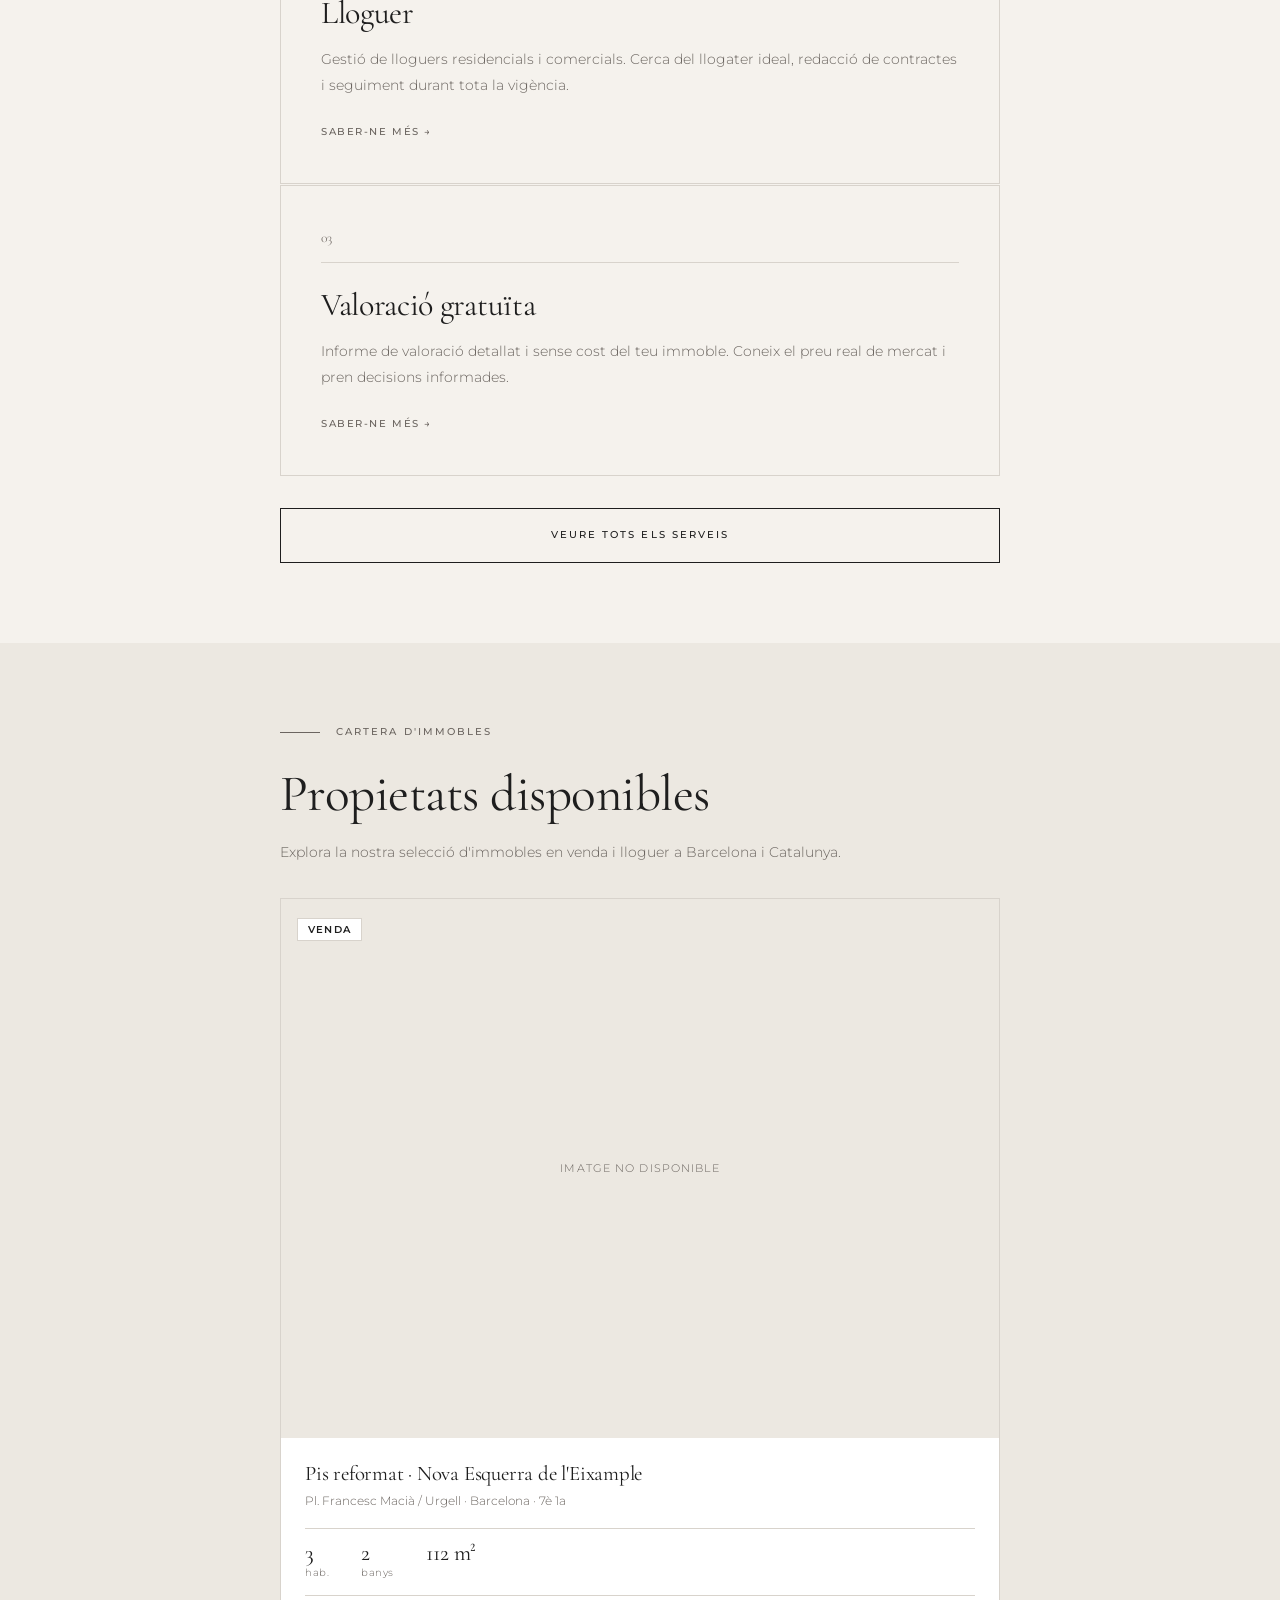
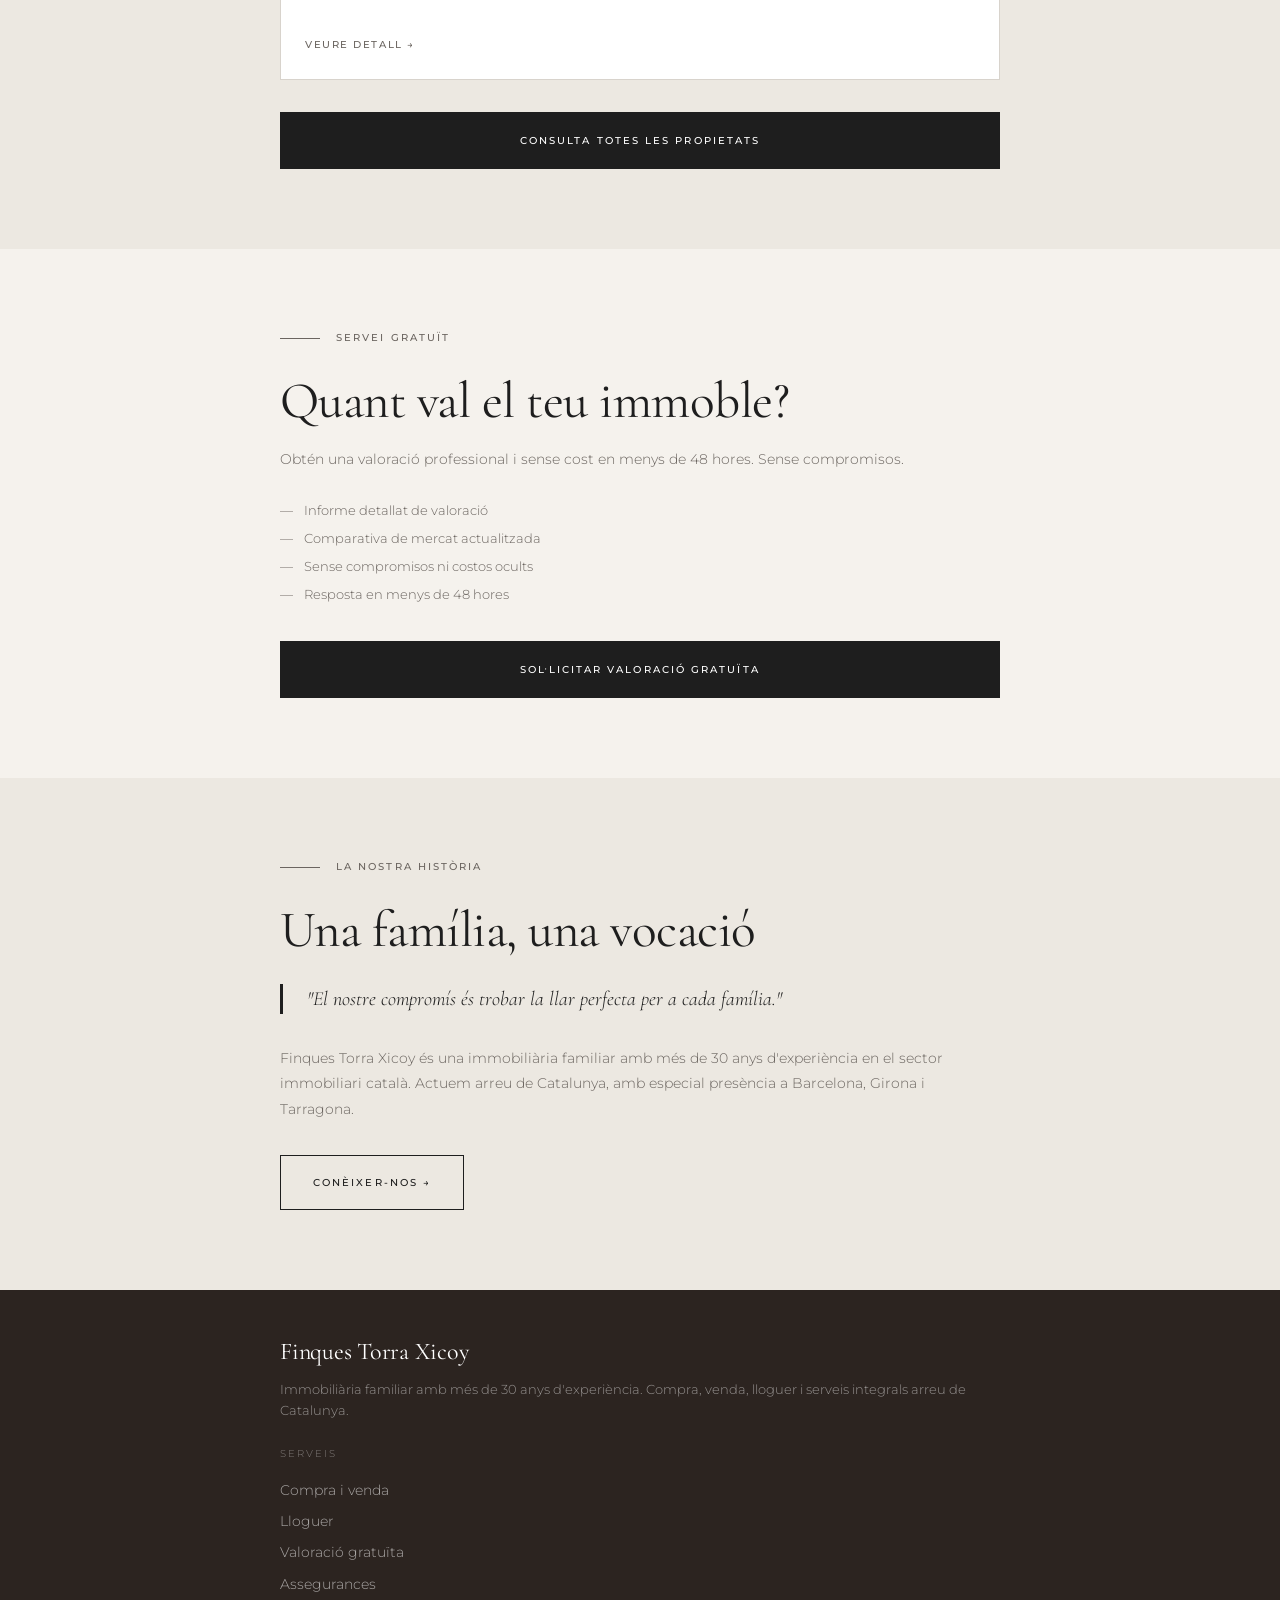
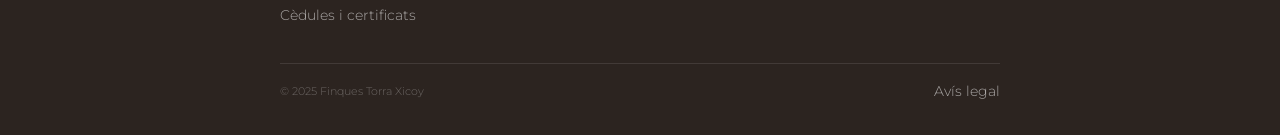
==== commit bfdcbfb9: "Add files via upload" ====
--- a/index.html
+++ b/index.html
@@ -12,18 +12,7 @@
 <!-- NAVBAR -->
 <nav>
   <a href="index.html" class="nav-logo">
-    <div class="nav-logo-box">
-      <span>FTX</span>
-      <div class="nav-logo-cols">
-        <div class="nav-logo-col"></div>
-        <div class="nav-logo-col"></div>
-        <div class="nav-logo-col"></div>
-      </div>
-    </div>
-    <div class="nav-logo-text">
-      <strong>Finques Torra Xicoy</strong>
-      <small>Real Estate · Catalunya</small>
-    </div>
+    <img src="img/ftx-principal.png" alt="Finques Torra Xicoy" style="height:48px; width:auto; display:block;">
   </a>
   <div class="nav-right">
     <div class="nav-lang">
@@ -409,3 +398,4 @@
 <script src="main.js"></script>
 </body>
 </html>
+
--- a/style.css
+++ b/style.css
@@ -83,7 +83,6 @@
 .nav-logo {
   display: flex;
   align-items: center;
-  gap: 0.8rem;
   text-decoration: none;
   color: var(--dark);
 }
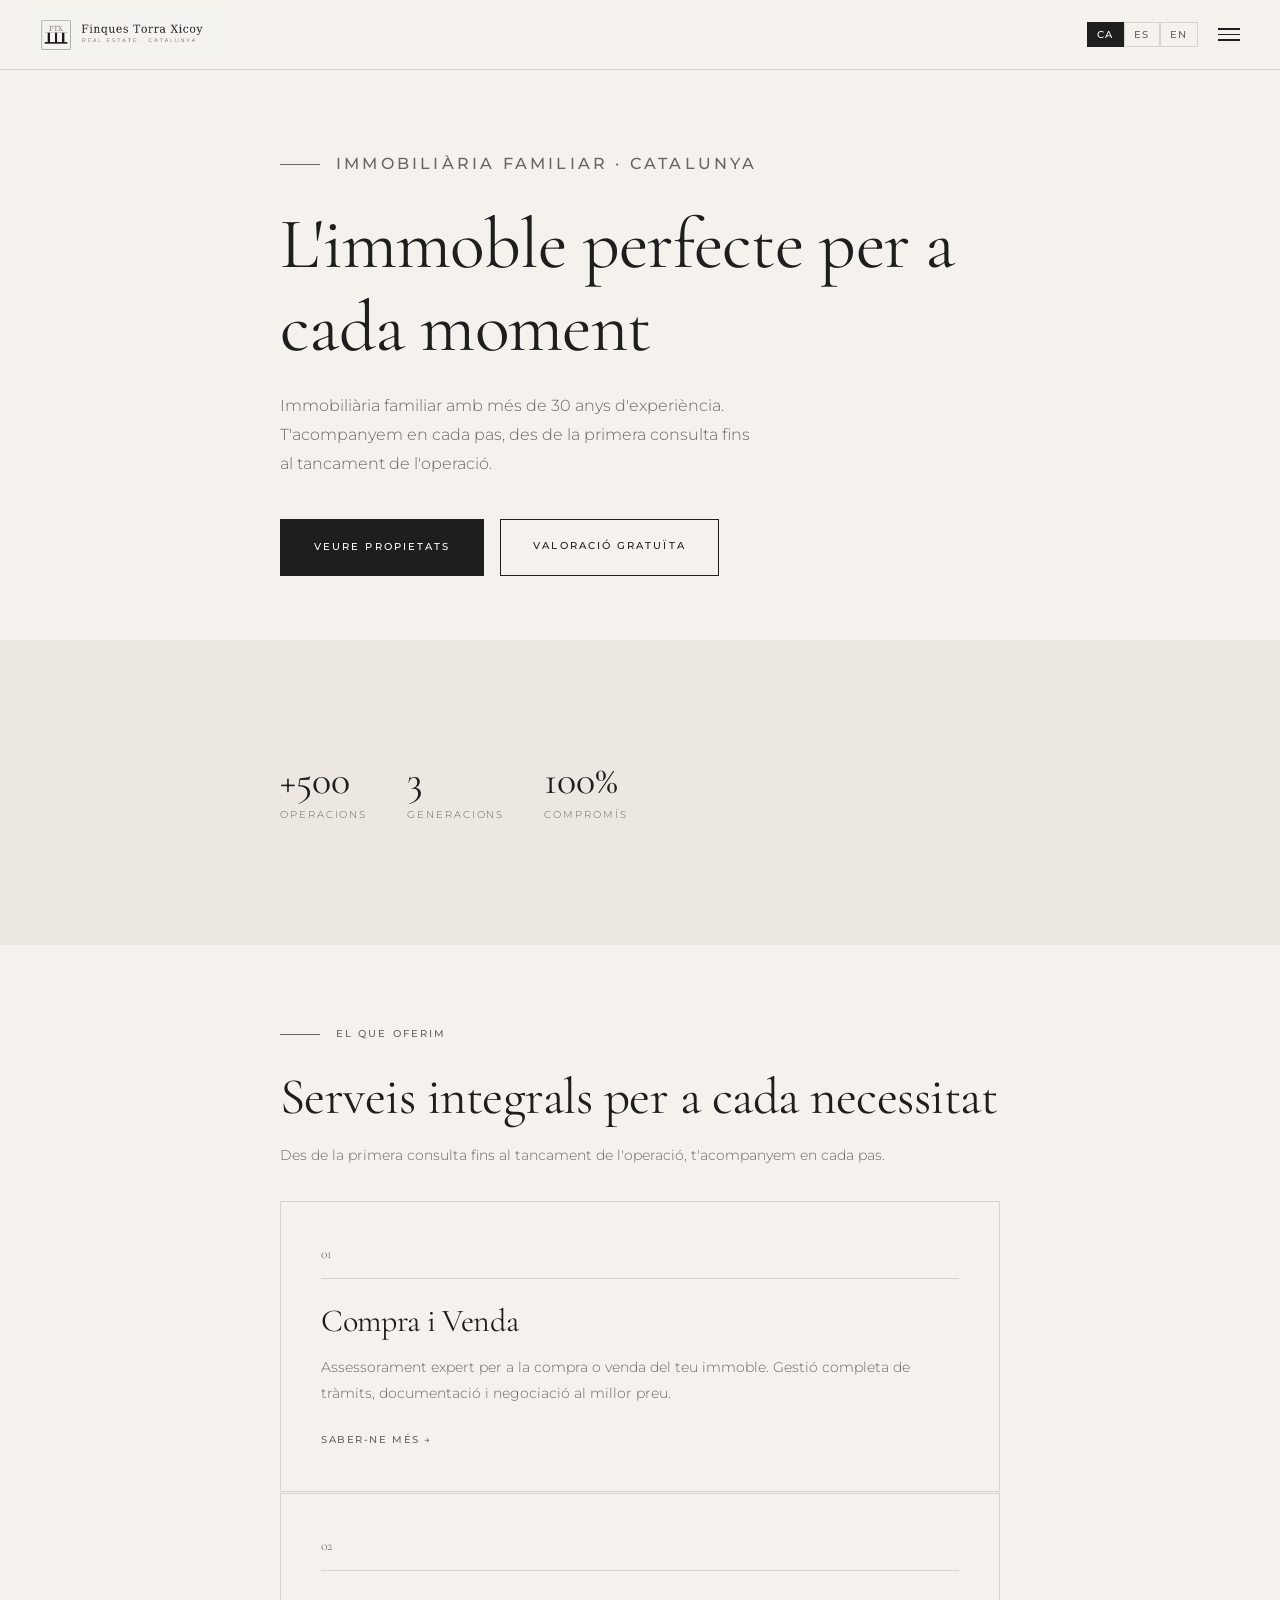
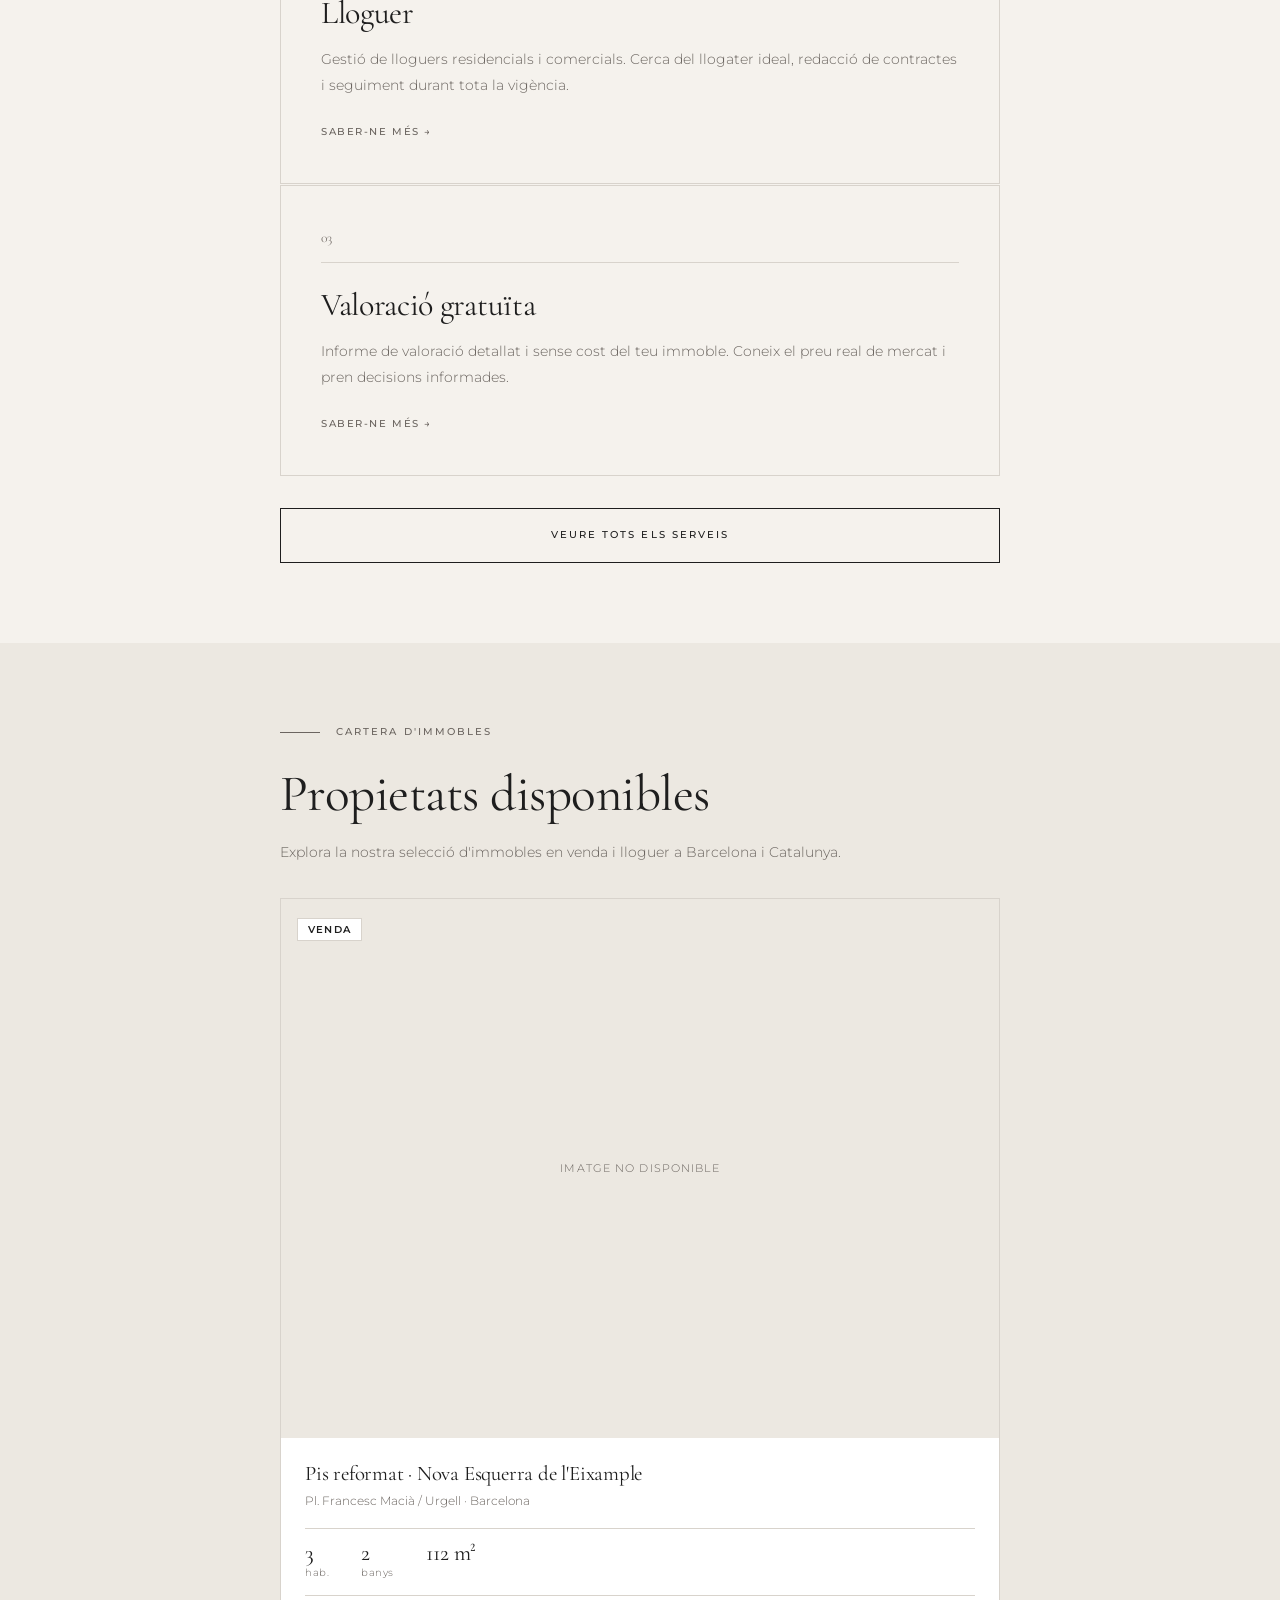
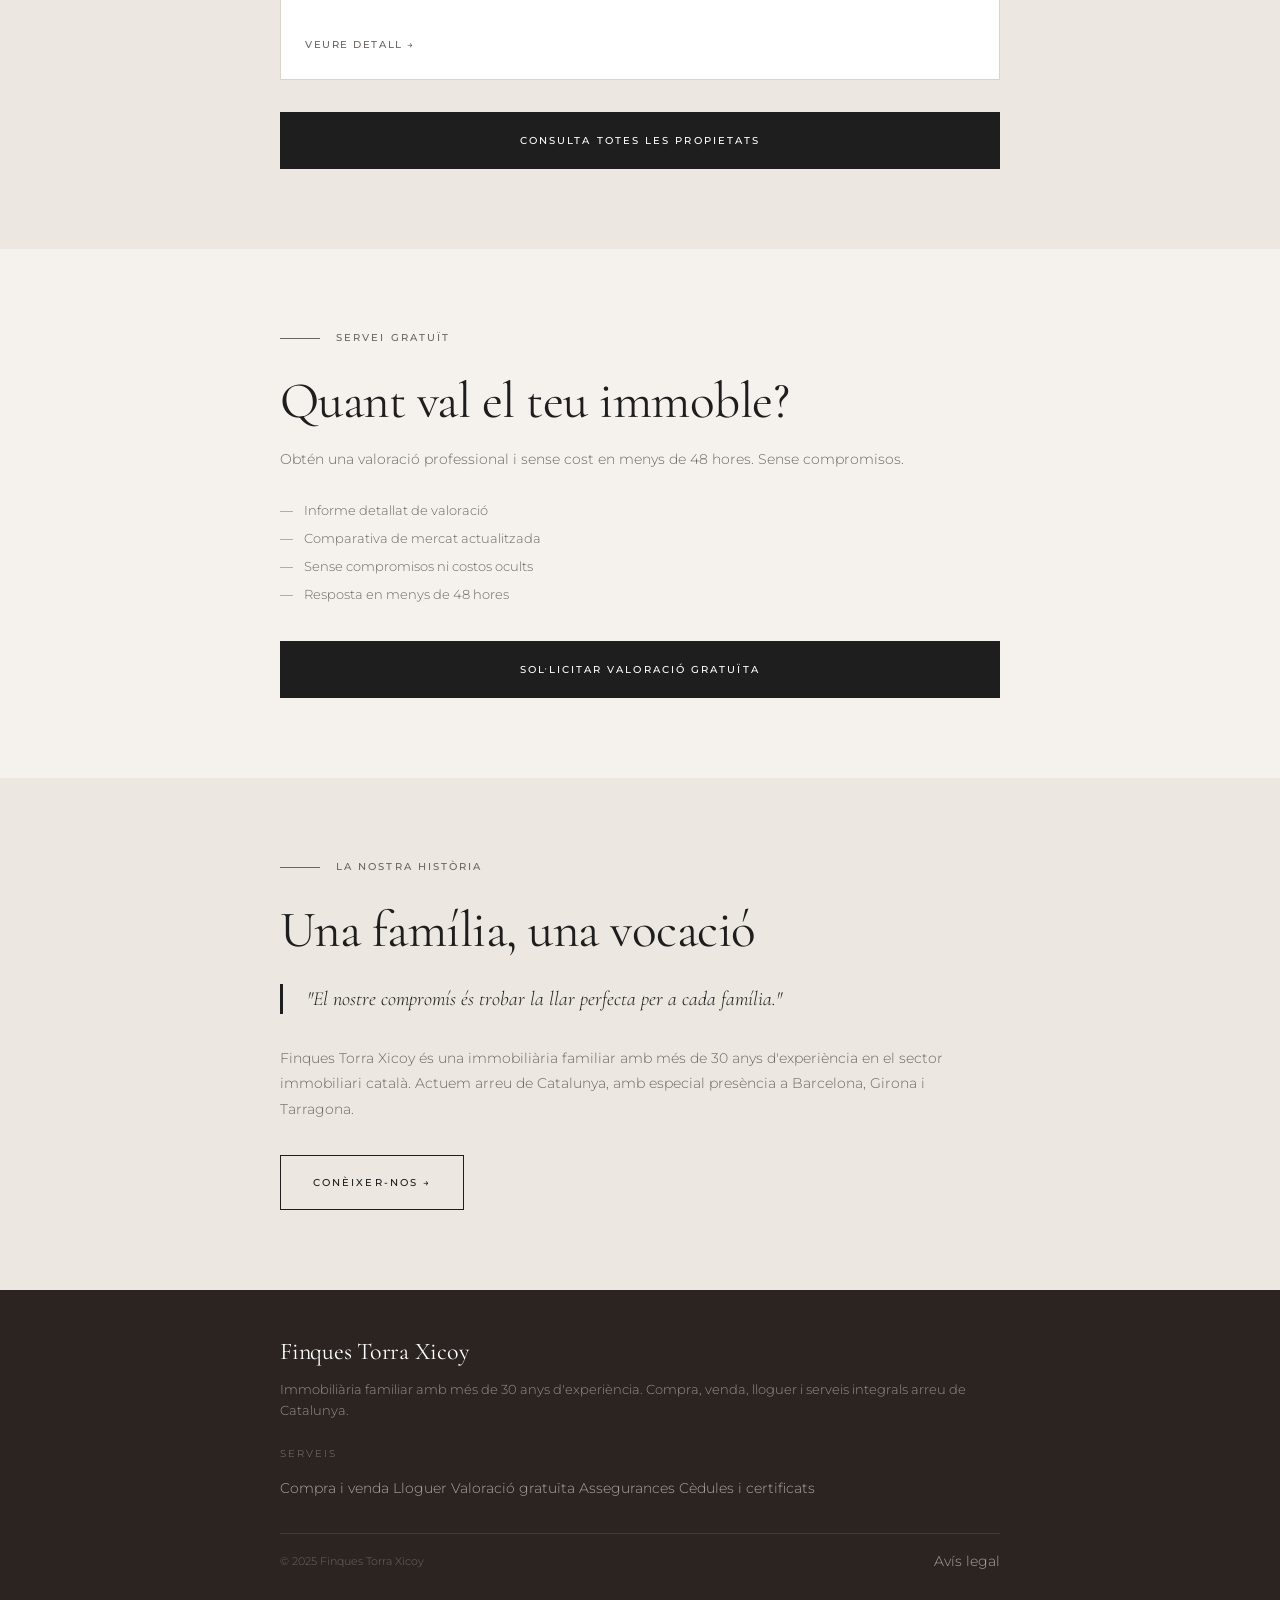
==== commit 359f32b0: "Add files via upload" ====
--- a/index.html
+++ b/index.html
@@ -78,9 +78,9 @@
         <span data-lang="en">Family real estate · Catalonia</span>
       </p>
 
-      <h1 data-lang="ca">La llar perfecta per a cada família</h1>
-      <h1 data-lang="es">El hogar perfecto para cada familia</h1>
-      <h1 data-lang="en">The perfect home for every family</h1>
+      <h1 data-lang="ca">L'immoble perfecte per a cada moment</h1>
+      <h1 data-lang="es">El inmueble perfecto para cada momento</h1>
+      <h1 data-lang="en">The perfect property for every moment</h1>
 
       <p data-lang="ca">Immobiliària familiar amb més de 30 anys d'experiència. T'acompanyem en cada pas, des de la primera consulta fins al tancament de l'operació.</p>
       <p data-lang="es">Inmobiliaria familiar con más de 30 años de experiencia. Te acompañamos en cada paso, desde la primera consulta hasta el cierre de la operación.</p>
@@ -234,7 +234,7 @@
           <h3 data-lang="ca">Pis reformat · Nova Esquerra de l'Eixample</h3>
           <h3 data-lang="es">Piso reformado · Nova Esquerra de l'Eixample</h3>
           <h3 data-lang="en">Renovated flat · Nova Esquerra de l'Eixample</h3>
-          <p class="property-address">Pl. Francesc Macià / Urgell · Barcelona · 7è 1a</p>
+          <p class="property-address">Pl. Francesc Macià / Urgell · Barcelona</p>
           <div class="property-specs">
             <div class="property-spec">
               <strong>3</strong>
--- a/style.css
+++ b/style.css
@@ -736,3 +736,11 @@
 [data-lang] { display: none; }
 [data-lang].active { display: block; }
 span[data-lang].active { display: inline; }
+h1[data-lang].active { display: block; }
+h2[data-lang].active { display: block; }
+h3[data-lang].active { display: block; }
+p[data-lang].active { display: block; }
+a[data-lang].active { display: block; }
+div[data-lang].active { display: block; }
+label[data-lang].active { display: block; }
+.lang-btn { display: block; }
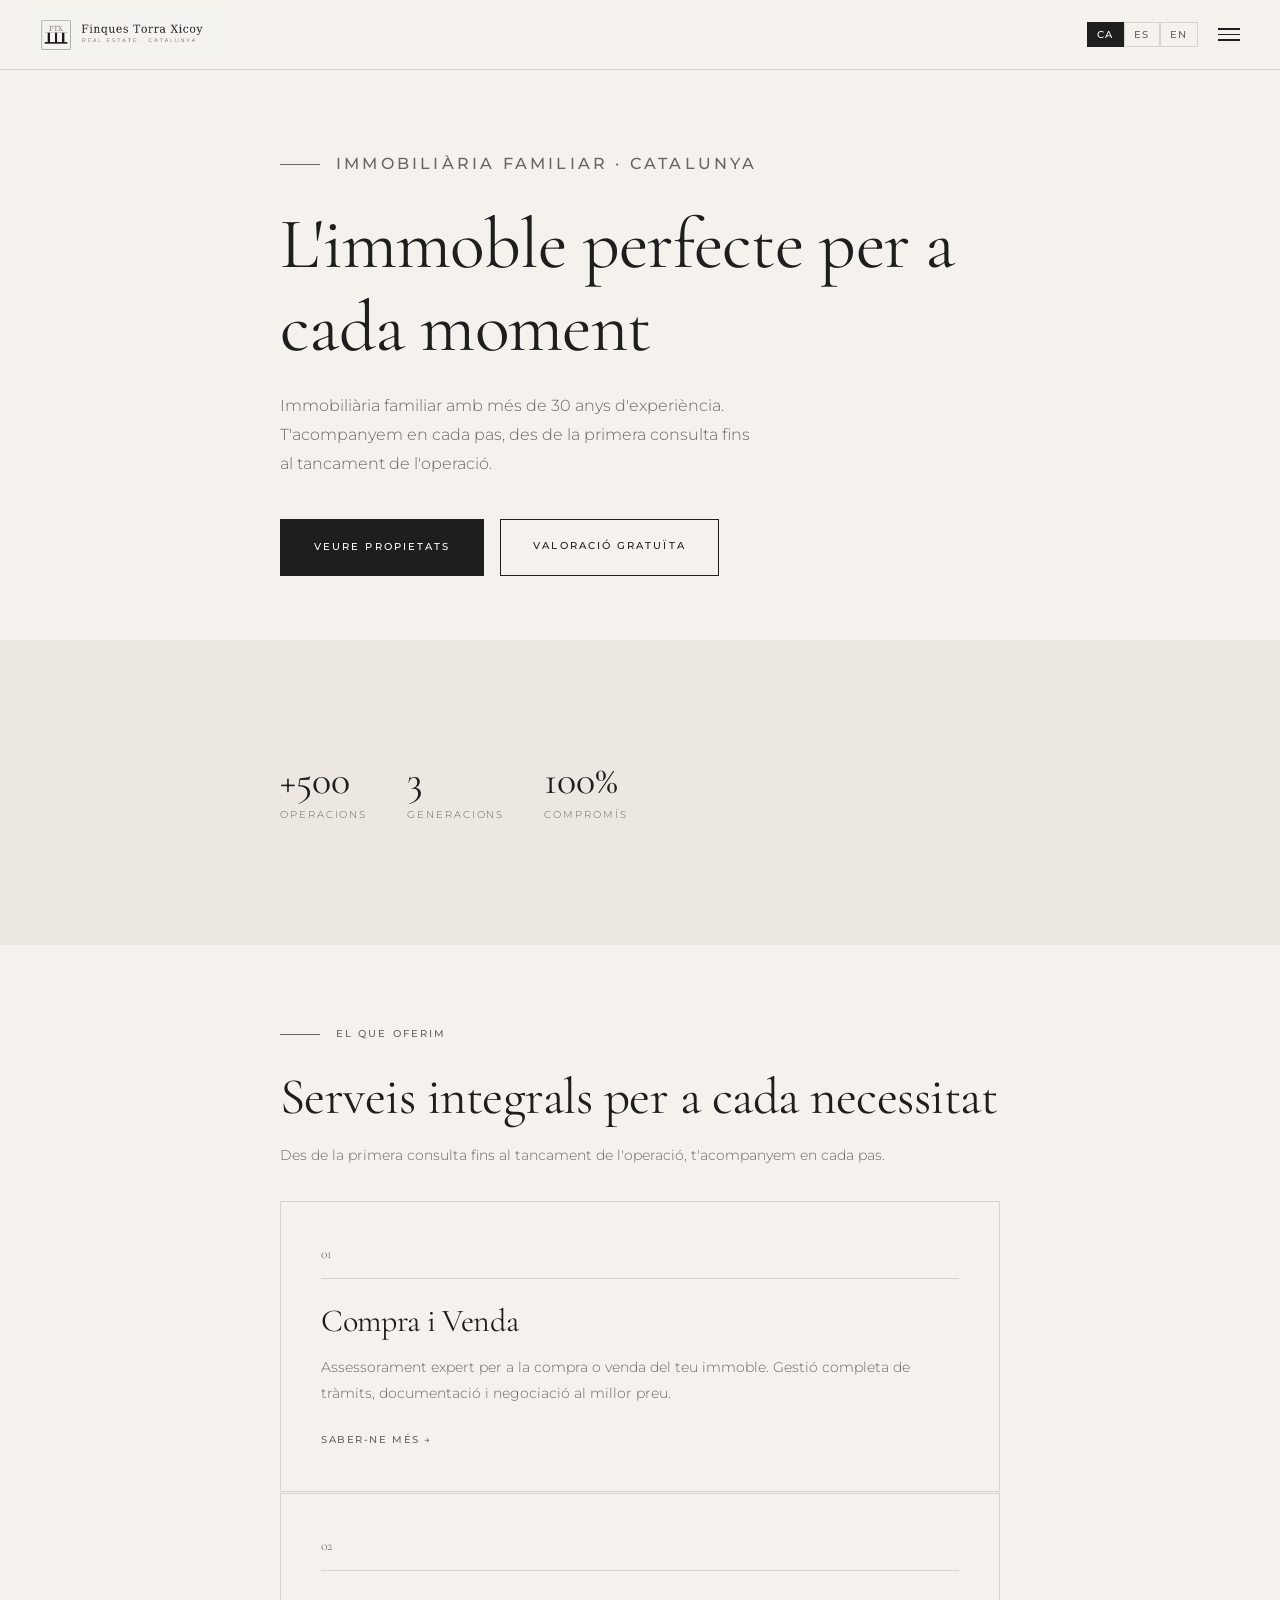
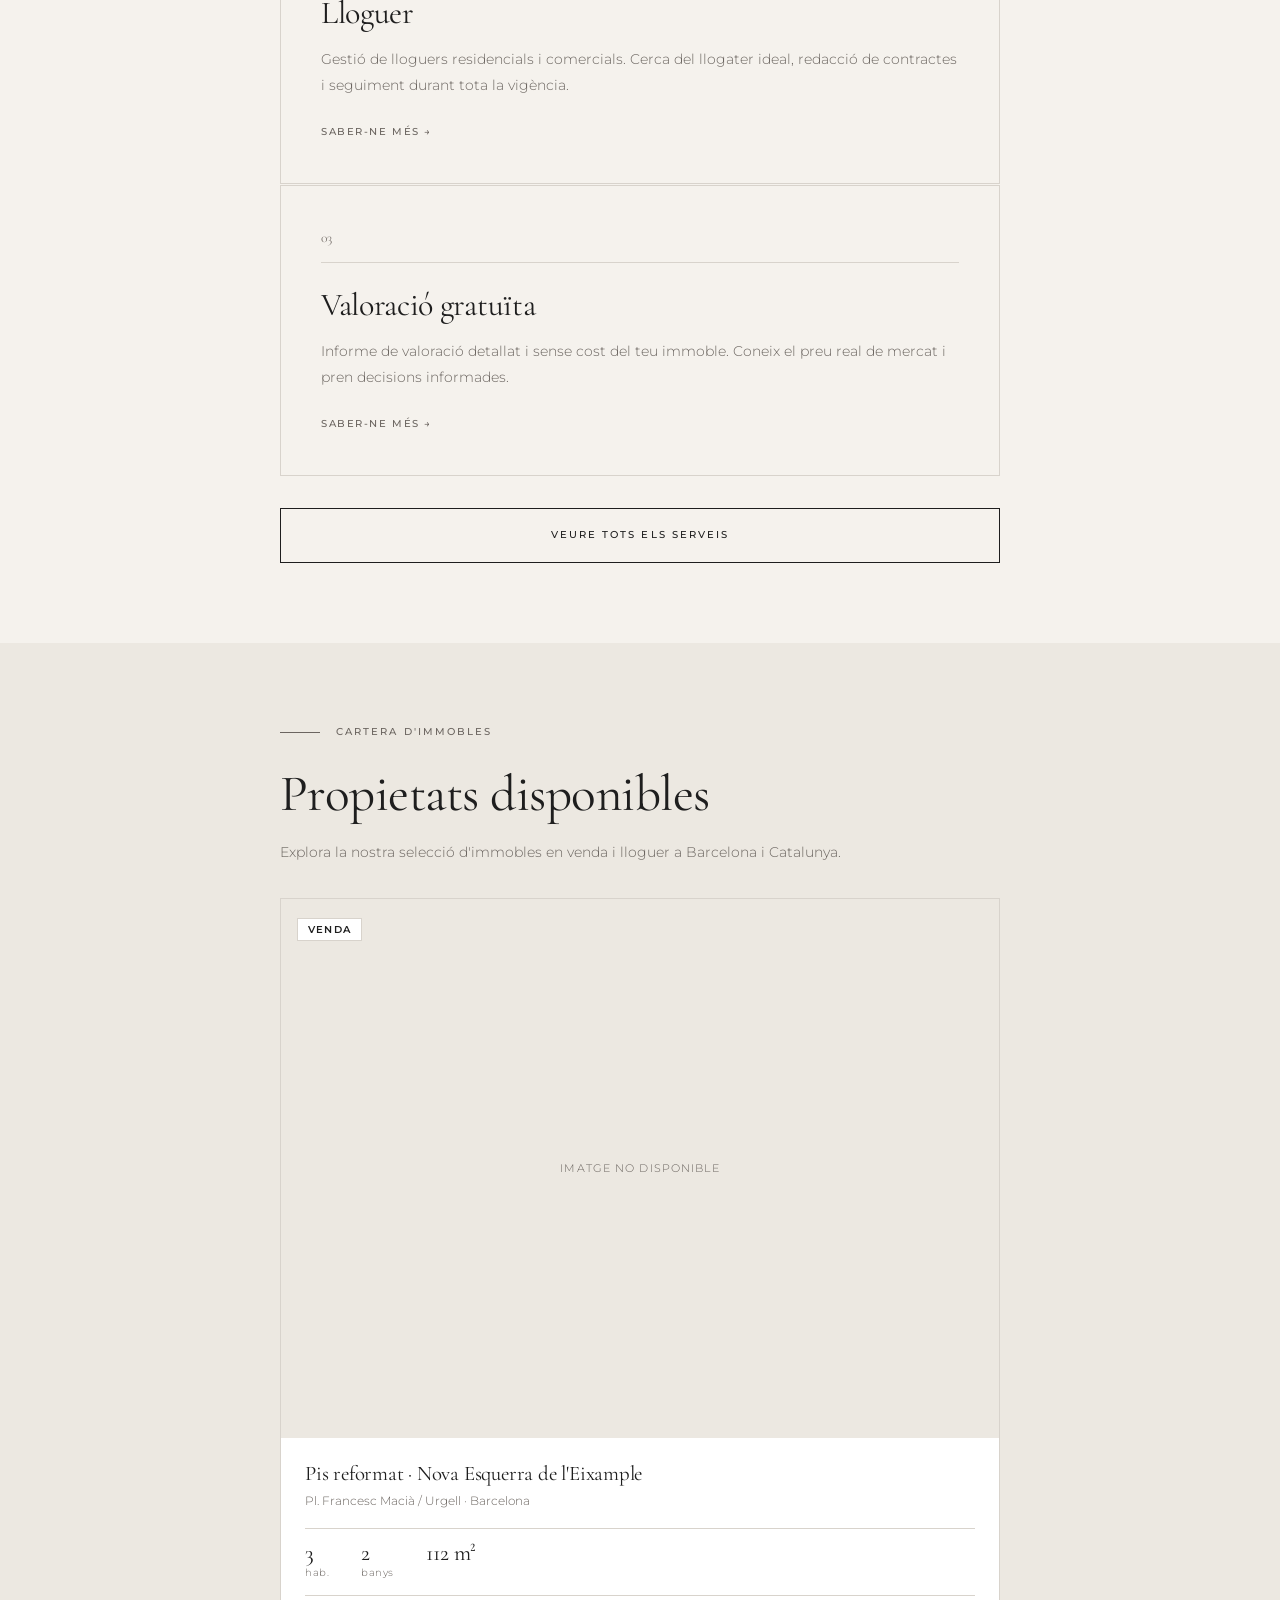
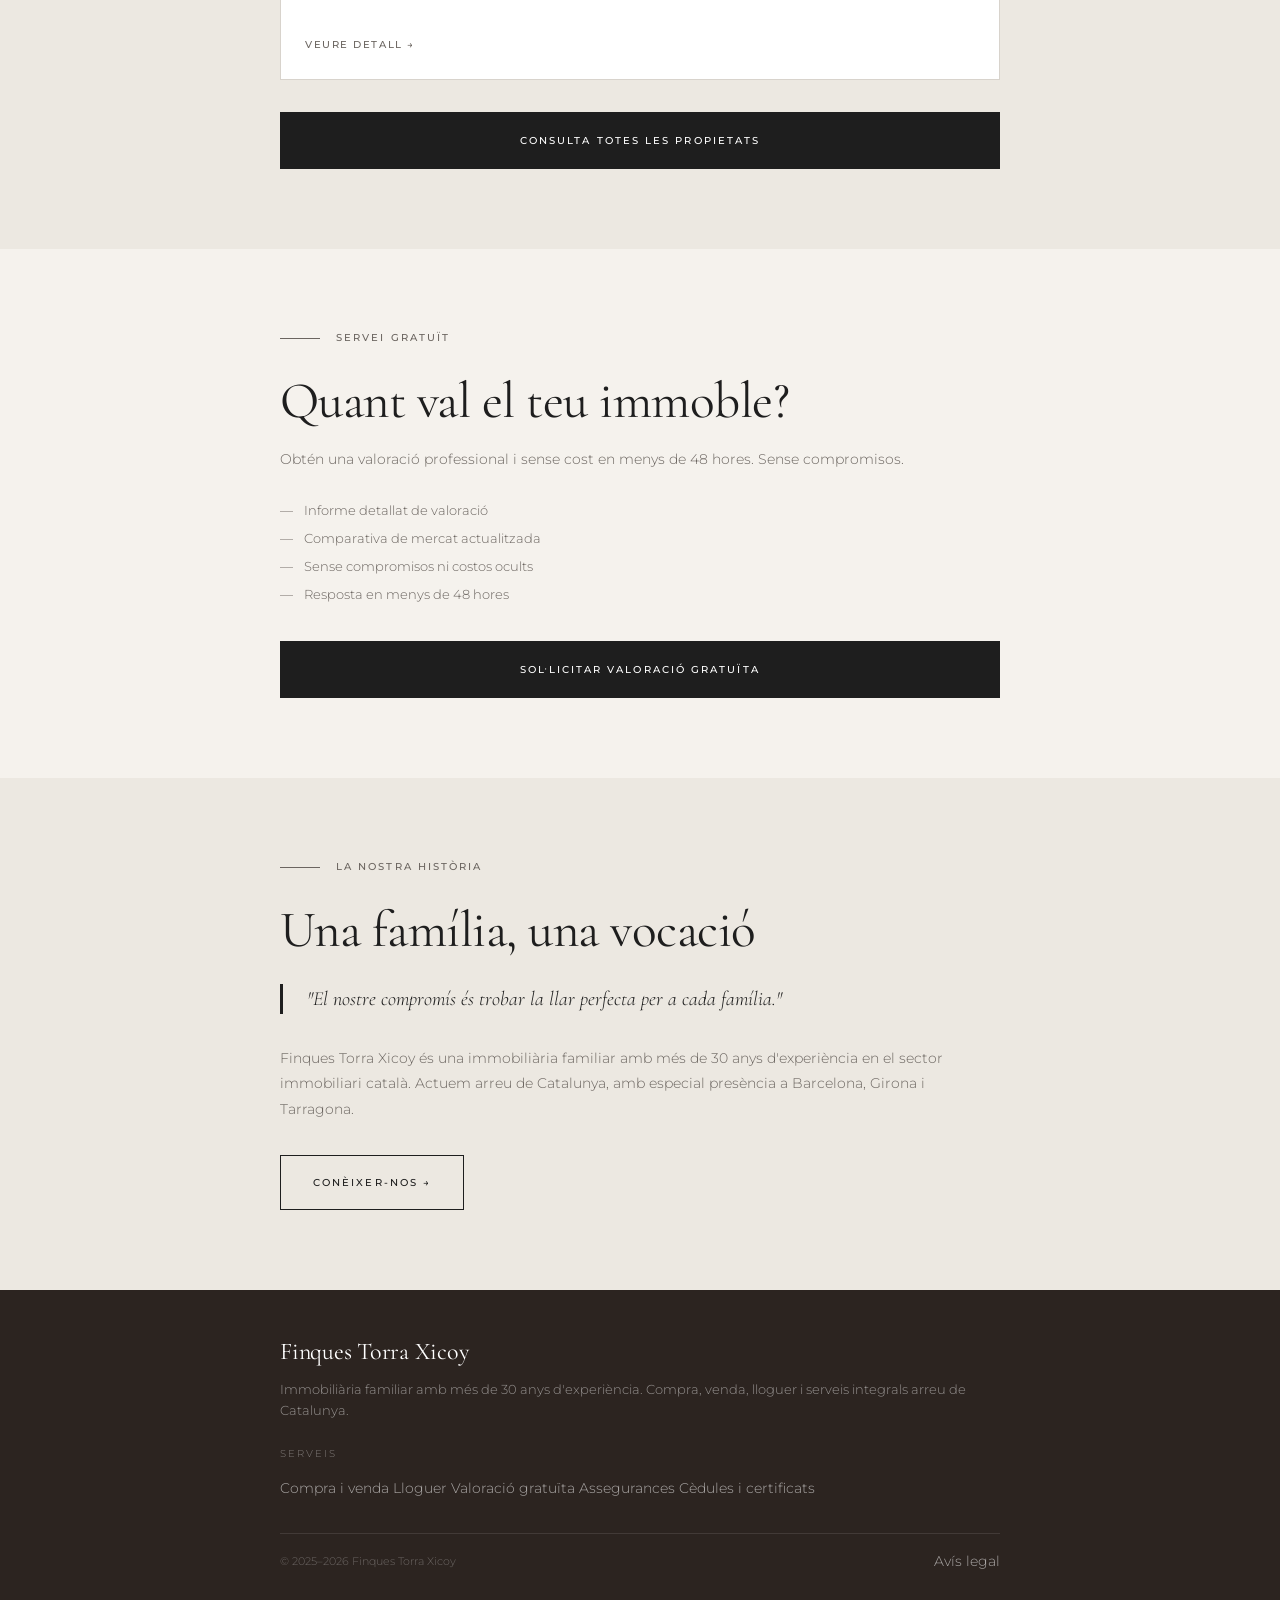
==== commit 84e13d7c: "SEO: og tags, canonical, favicon, robots, tel clickable → index.html" ====
--- a/index.html
+++ b/index.html
@@ -6,6 +6,37 @@
   <title>Finques Torra Xicoy · Real Estate Catalunya</title>
   <meta name="description" content="Immobiliària familiar amb més de 30 anys d'experiència. Compra, venda, lloguer i serveis integrals arreu de Catalunya." />
   <link rel="stylesheet" href="style.css" />
+  <meta name="robots" content="index, follow" />
+  <link rel="canonical" href="https://finquestorraxicoy.com/" />
+  <link rel="icon" href="/img/ftx-principal.png" type="image/png" />
+  <meta property="og:type" content="website" />
+  <meta property="og:url" content="https://finquestorraxicoy.com/" />
+  <meta property="og:title" content="Finques Torra Xicoy · Immobiliària a Catalunya" />
+  <meta property="og:description" content="Immobiliària familiar amb més de 30 anys d'experiència. Compra, venda, lloguer i serveis integrals arreu de Catalunya." />
+  <meta property="og:image" content="https://finquestorraxicoy.com/img/ftx-principal.png" />
+  <meta property="og:locale" content="ca_ES" />
+  <meta name="twitter:card" content="summary_large_image" />
+  <meta name="twitter:title" content="Finques Torra Xicoy · Immobiliària a Catalunya" />
+  <meta name="twitter:description" content="Immobiliària familiar amb més de 30 anys d'experiència. Compra, venda, lloguer i serveis integrals arreu de Catalunya." />
+  <meta name="twitter:image" content="https://finquestorraxicoy.com/img/ftx-principal.png" />
+<script type="application/ld+json">
+{
+  "@context": "https://schema.org",
+  "@type": "RealEstateAgent",
+  "name": "Finques Torra Xicoy",
+  "url": "https://finquestorraxicoy.com",
+  "logo": "https://finquestorraxicoy.com/img/ftx-principal.png",
+  "telephone": "+34663876778",
+  "email": "suarez_torra@icab.cat",
+  "description": "Immobiliària familiar amb més de 30 anys d'experiència. Compra, venda, lloguer i serveis integrals arreu de Catalunya.",
+  "areaServed": "Catalunya",
+  "address": {
+    "@type": "PostalAddress",
+    "addressLocality": "Barcelona",
+    "addressCountry": "ES"
+  }
+}
+</script>
 </head>
 <body>
 
@@ -62,7 +93,7 @@
     </a>
   </nav>
   <div class="menu-contact">
-    <div>+34 663 876 778</div>
+    <div><a href="tel:+34663876778" style="color:inherit;text-decoration:none;">+34 663 876 778</a></div>
     <a href="mailto:suarez_torra@icab.cat">suarez_torra@icab.cat</a>
   </div>
 </div>
@@ -385,7 +416,7 @@
     <hr class="footer-divider" />
 
     <div class="footer-legal">
-      <span>© 2025 Finques Torra Xicoy</span>
+      <span>© 2025–2026 Finques Torra Xicoy</span>
       <a href="legal.html" style="display:inline; padding:0;">
         <span data-lang="ca">Avís legal</span>
         <span data-lang="es">Aviso legal</span>
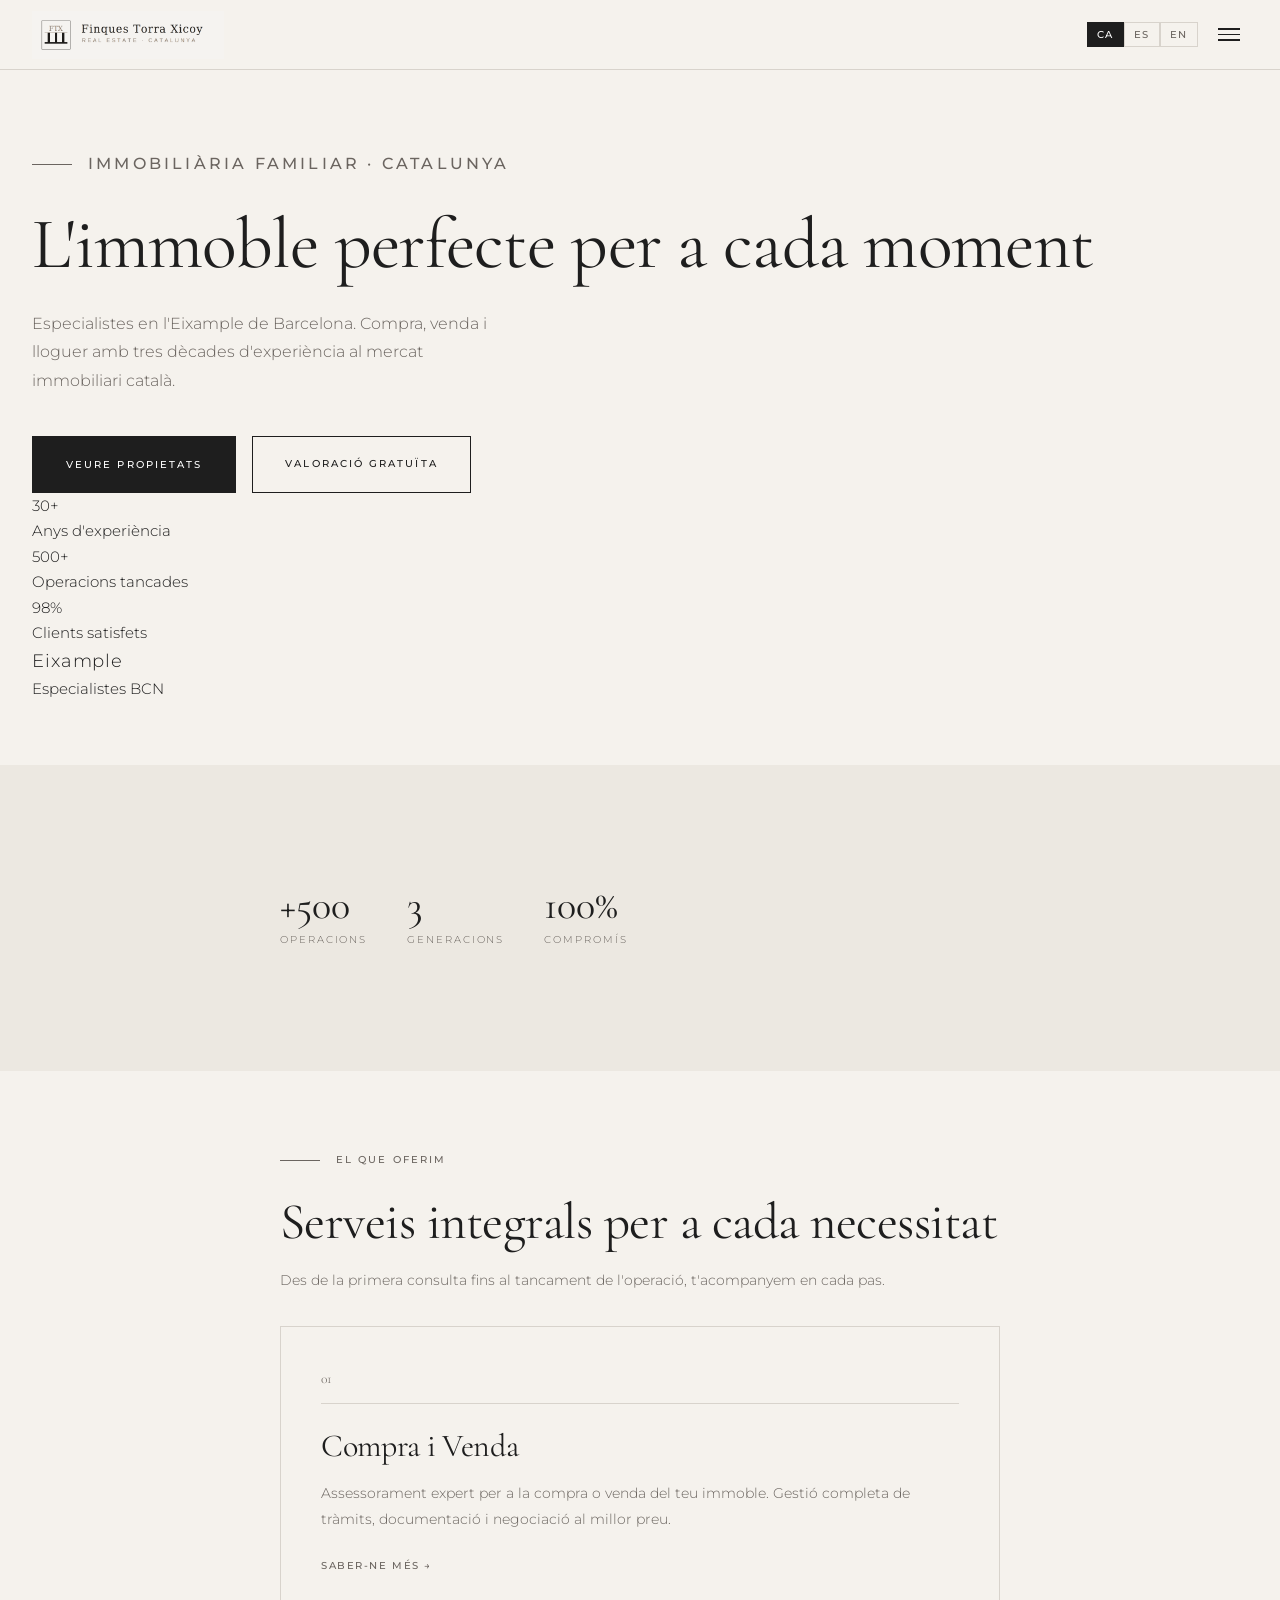
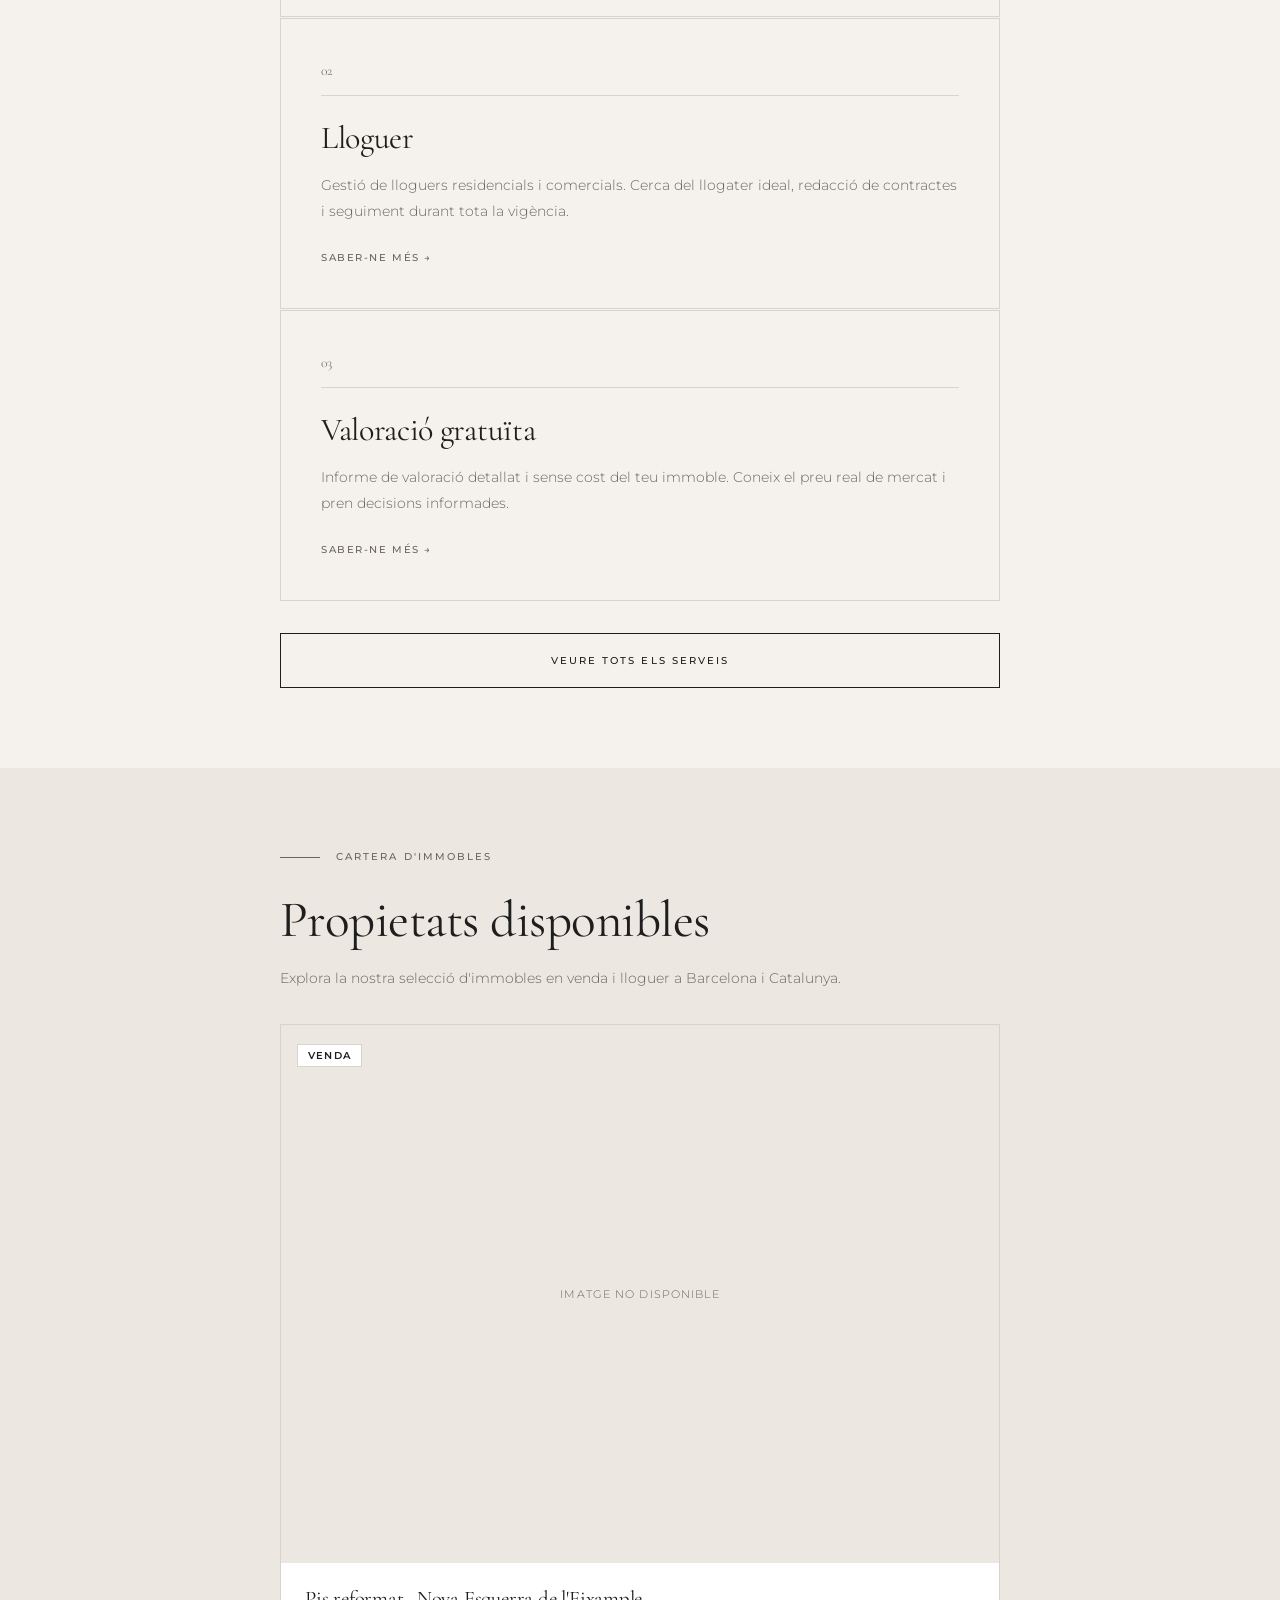
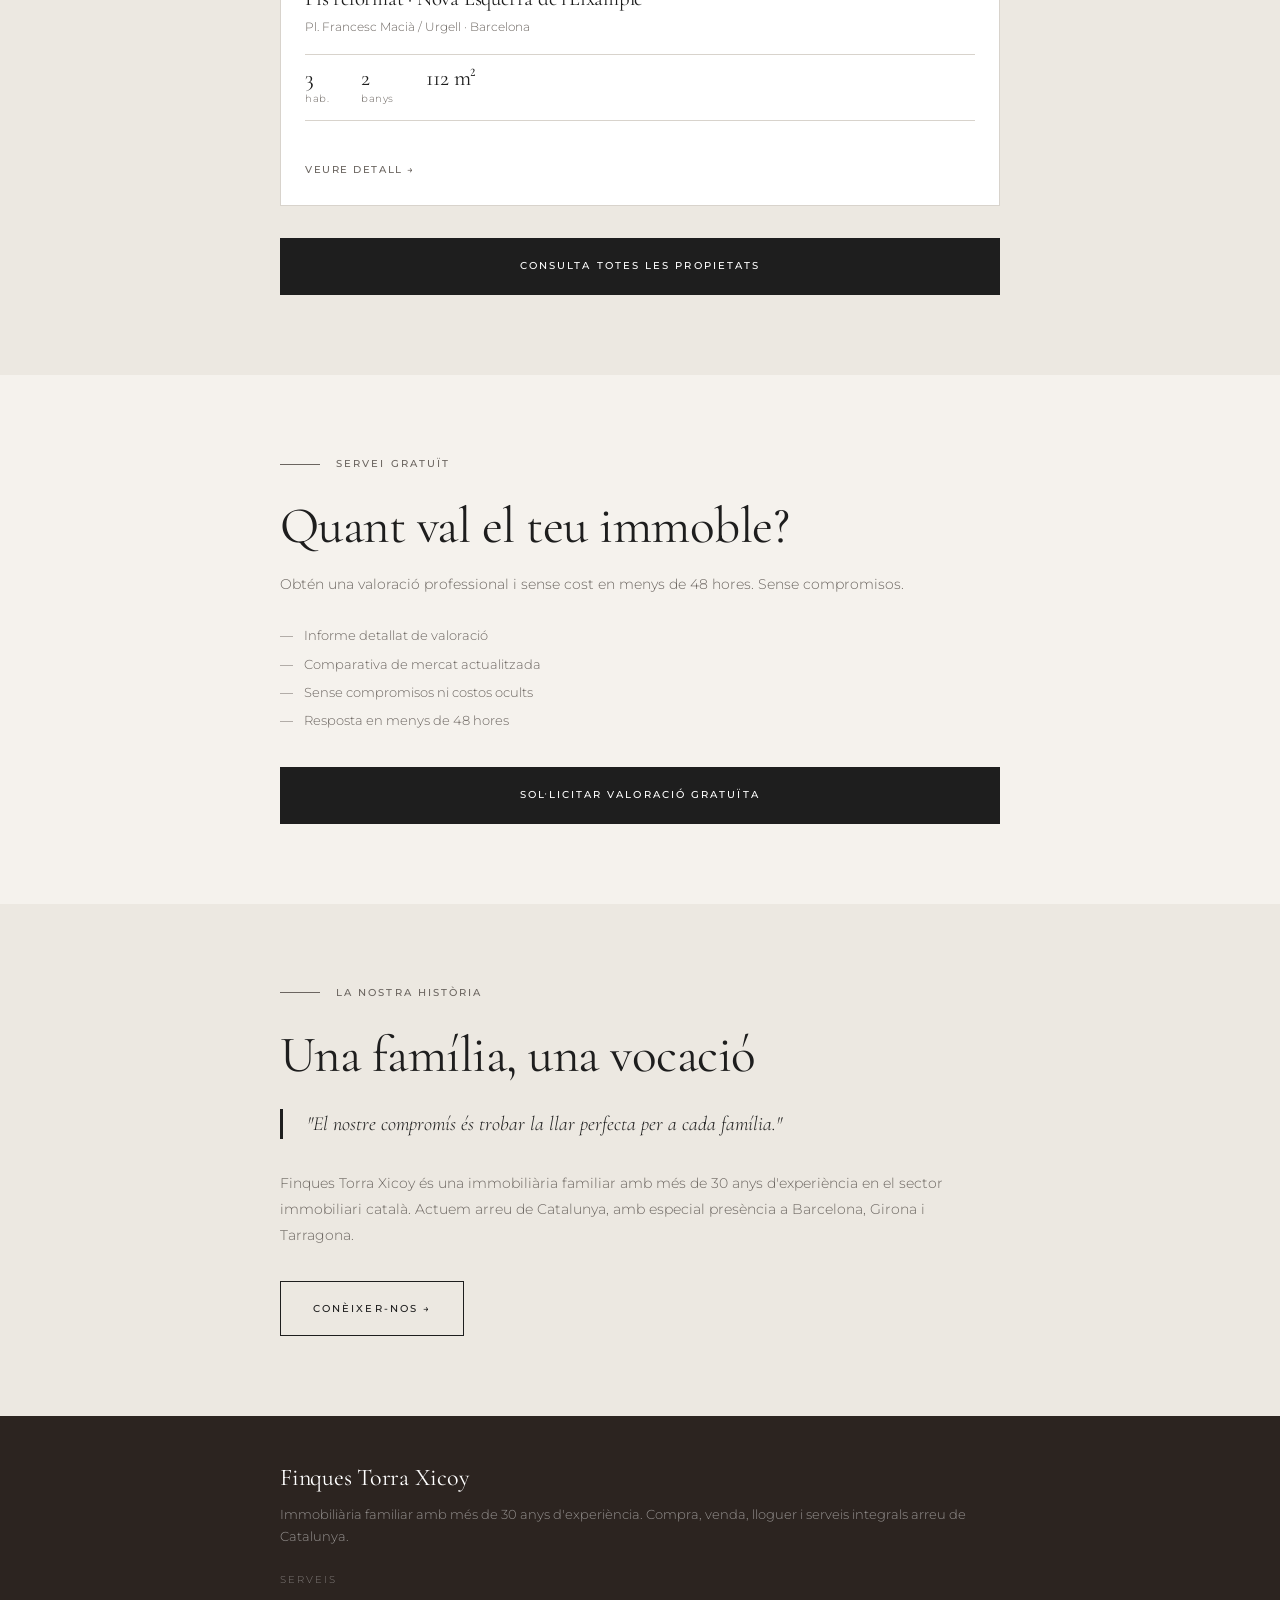
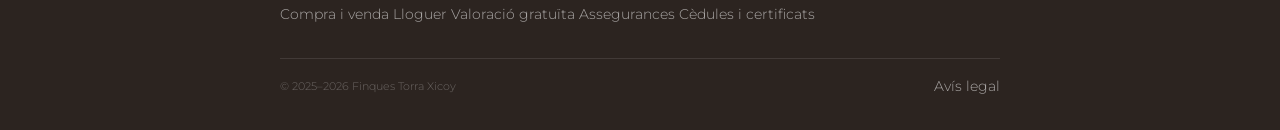
==== commit d15cf940: "Portada: hero amb foto vista aèria Eixample + stats bar (opció B)" ====
--- a/index.html
+++ b/index.html
@@ -101,33 +101,76 @@
 <main>
 
   <!-- HERO -->
-  <section class="hero section">
-    <div class="container">
-      <p class="label">
-        <span data-lang="ca">Immobiliària familiar · Catalunya</span>
-        <span data-lang="es">Inmobiliaria familiar · Cataluña</span>
-        <span data-lang="en">Family real estate · Catalonia</span>
-      </p>
-
-      <h1 data-lang="ca">L'immoble perfecte per a cada moment</h1>
-      <h1 data-lang="es">El inmueble perfecto para cada momento</h1>
-      <h1 data-lang="en">The perfect property for every moment</h1>
-
-      <p data-lang="ca">Immobiliària familiar amb més de 30 anys d'experiència. T'acompanyem en cada pas, des de la primera consulta fins al tancament de l'operació.</p>
-      <p data-lang="es">Inmobiliaria familiar con más de 30 años de experiencia. Te acompañamos en cada paso, desde la primera consulta hasta el cierre de la operación.</p>
-      <p data-lang="en">Family real estate agency with over 30 years of experience. We accompany you every step of the way, from first consultation to closing.</p>
-
-      <div style="display:flex; gap:1rem; margin-top:2.5rem; flex-wrap:wrap;">
-        <a href="propietats.html" class="btn-primary" style="width:auto; padding: 1.1rem 2rem;">
-          <span data-lang="ca">Veure propietats</span>
-          <span data-lang="es">Ver propiedades</span>
-          <span data-lang="en">View properties</span>
-        </a>
-        <a href="valoracio.html" class="btn-outline" style="width:auto; padding: 1.1rem 2rem;">
-          <span data-lang="ca">Valoració gratuïta</span>
-          <span data-lang="es">Valoración gratuita</span>
-          <span data-lang="en">Free valuation</span>
-        </a>
+  <section class="hero section hero-eixample">
+    <!-- Foto fons Eixample -->
+    <div class="hero-bg-photo"></div>
+    <div class="hero-bg-overlay"></div>
+
+    <!-- Contingut principal -->
+    <div class="hero-eixample-inner">
+      <div class="hero-eixample-text">
+        <p class="label" style="position:relative;z-index:2;">
+          <span data-lang="ca">Immobiliària familiar · Catalunya</span>
+          <span data-lang="es">Inmobiliaria familiar · Cataluña</span>
+          <span data-lang="en">Family real estate · Catalonia</span>
+        </p>
+
+        <h1 data-lang="ca" style="position:relative;z-index:2;">L'immoble perfecte per a cada moment</h1>
+        <h1 data-lang="es" style="position:relative;z-index:2;">El inmueble perfecto para cada momento</h1>
+        <h1 data-lang="en" style="position:relative;z-index:2;">The perfect property for every moment</h1>
+
+        <p data-lang="ca" style="position:relative;z-index:2;">Especialistes en l'Eixample de Barcelona. Compra, venda i lloguer amb tres dècades d'experiència al mercat immobiliari català.</p>
+        <p data-lang="es" style="position:relative;z-index:2;">Especialistas en el Eixample de Barcelona. Compra, venta y alquiler con tres décadas de experiencia en el mercado inmobiliario catalán.</p>
+        <p data-lang="en" style="position:relative;z-index:2;">Specialists in Barcelona's Eixample. Buying, selling and rental with three decades of experience in the Catalan property market.</p>
+
+        <div style="display:flex; gap:1rem; margin-top:2.5rem; flex-wrap:wrap; position:relative;z-index:2;">
+          <a href="propietats.html" class="btn-primary" style="width:auto; padding: 1.1rem 2rem;">
+            <span data-lang="ca">Veure propietats</span>
+            <span data-lang="es">Ver propiedades</span>
+            <span data-lang="en">View properties</span>
+          </a>
+          <a href="valoracio.html" class="btn-outline" style="width:auto; padding: 1.1rem 2rem;">
+            <span data-lang="ca">Valoració gratuïta</span>
+            <span data-lang="es">Valoración gratuita</span>
+            <span data-lang="en">Free valuation</span>
+          </a>
+        </div>
+      </div>
+    </div>
+
+    <!-- Barra stats -->
+    <div class="hero-stats-bar">
+      <div class="hero-stat">
+        <div class="hero-stat-n">30+</div>
+        <div class="hero-stat-l">
+          <span data-lang="ca">Anys d'experiència</span>
+          <span data-lang="es">Años de experiencia</span>
+          <span data-lang="en">Years experience</span>
+        </div>
+      </div>
+      <div class="hero-stat">
+        <div class="hero-stat-n">500+</div>
+        <div class="hero-stat-l">
+          <span data-lang="ca">Operacions tancades</span>
+          <span data-lang="es">Operaciones cerradas</span>
+          <span data-lang="en">Completed deals</span>
+        </div>
+      </div>
+      <div class="hero-stat">
+        <div class="hero-stat-n">98%</div>
+        <div class="hero-stat-l">
+          <span data-lang="ca">Clients satisfets</span>
+          <span data-lang="es">Clientes satisfechos</span>
+          <span data-lang="en">Satisfied clients</span>
+        </div>
+      </div>
+      <div class="hero-stat">
+        <div class="hero-stat-n" style="font-size:1.1rem;letter-spacing:0.05em;">Eixample</div>
+        <div class="hero-stat-l">
+          <span data-lang="ca">Especialistes BCN</span>
+          <span data-lang="es">Especialistas BCN</span>
+          <span data-lang="en">BCN specialists</span>
+        </div>
       </div>
     </div>
   </section>
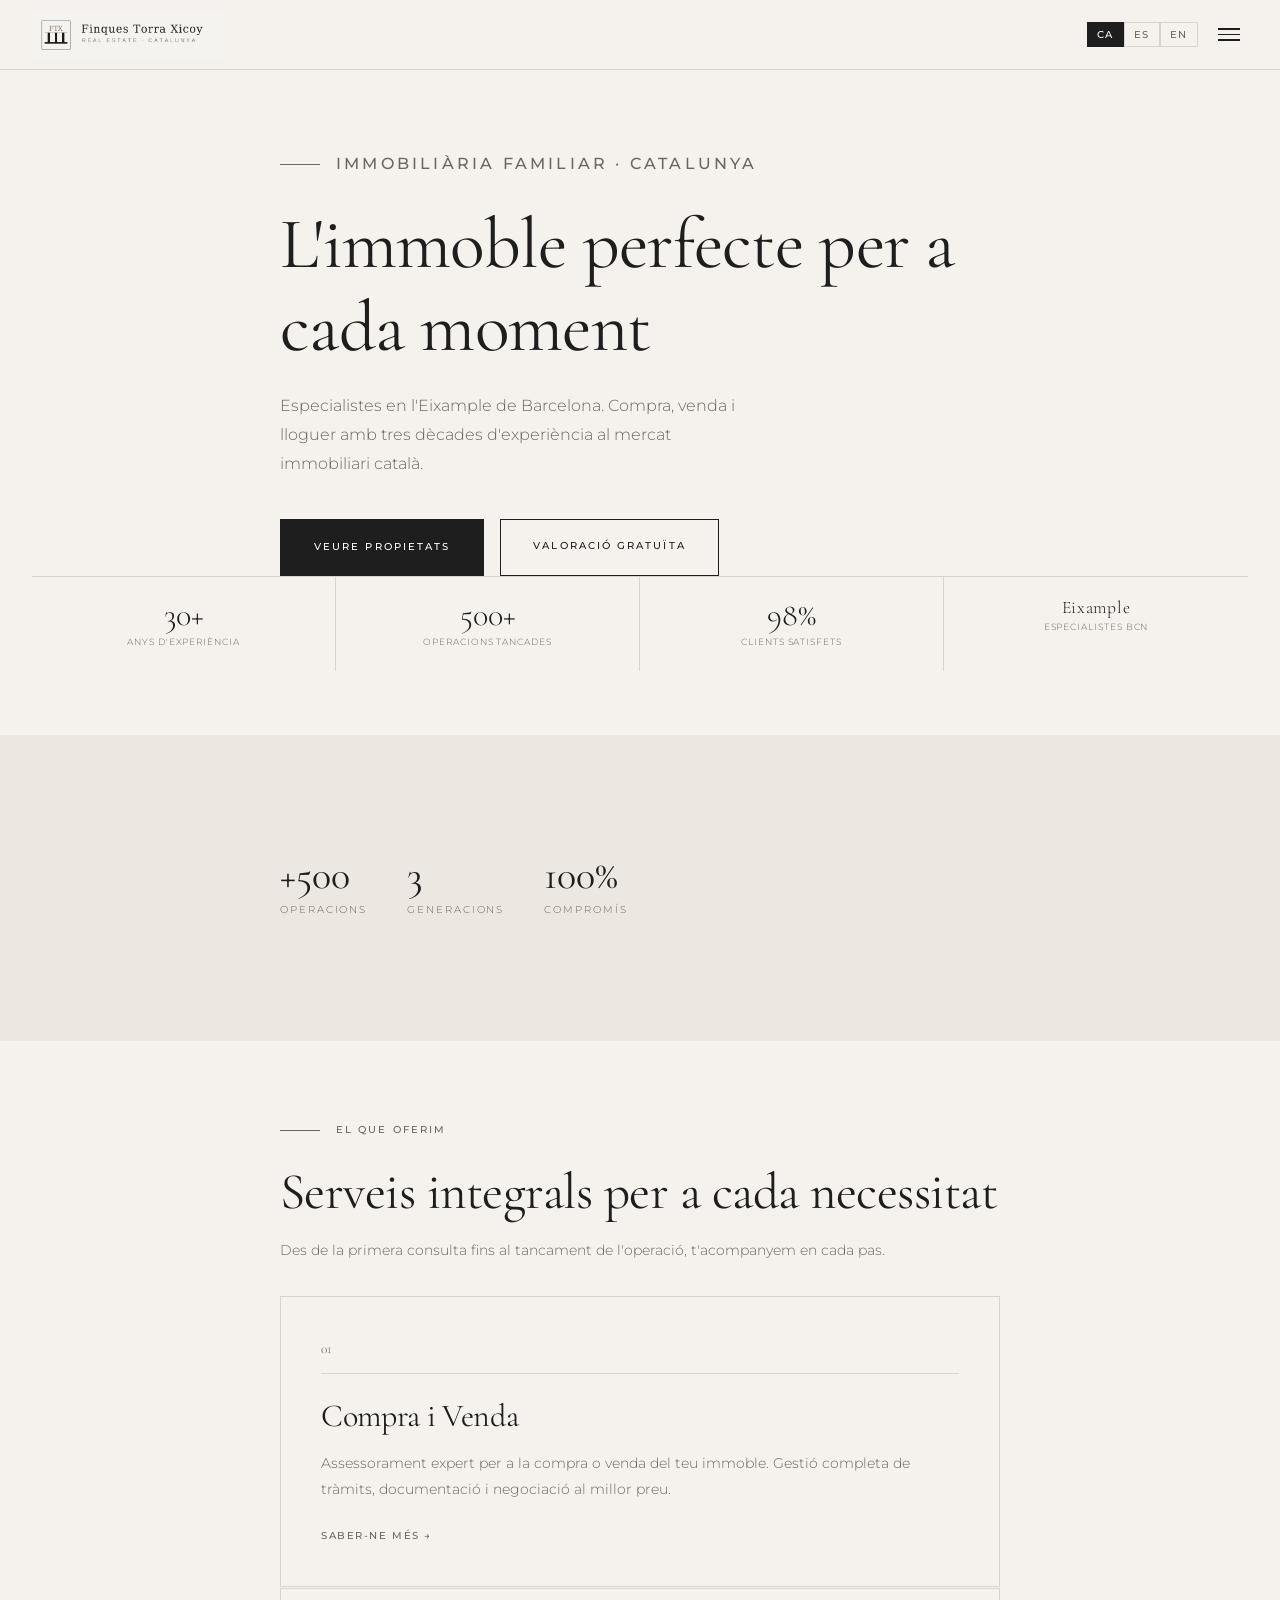
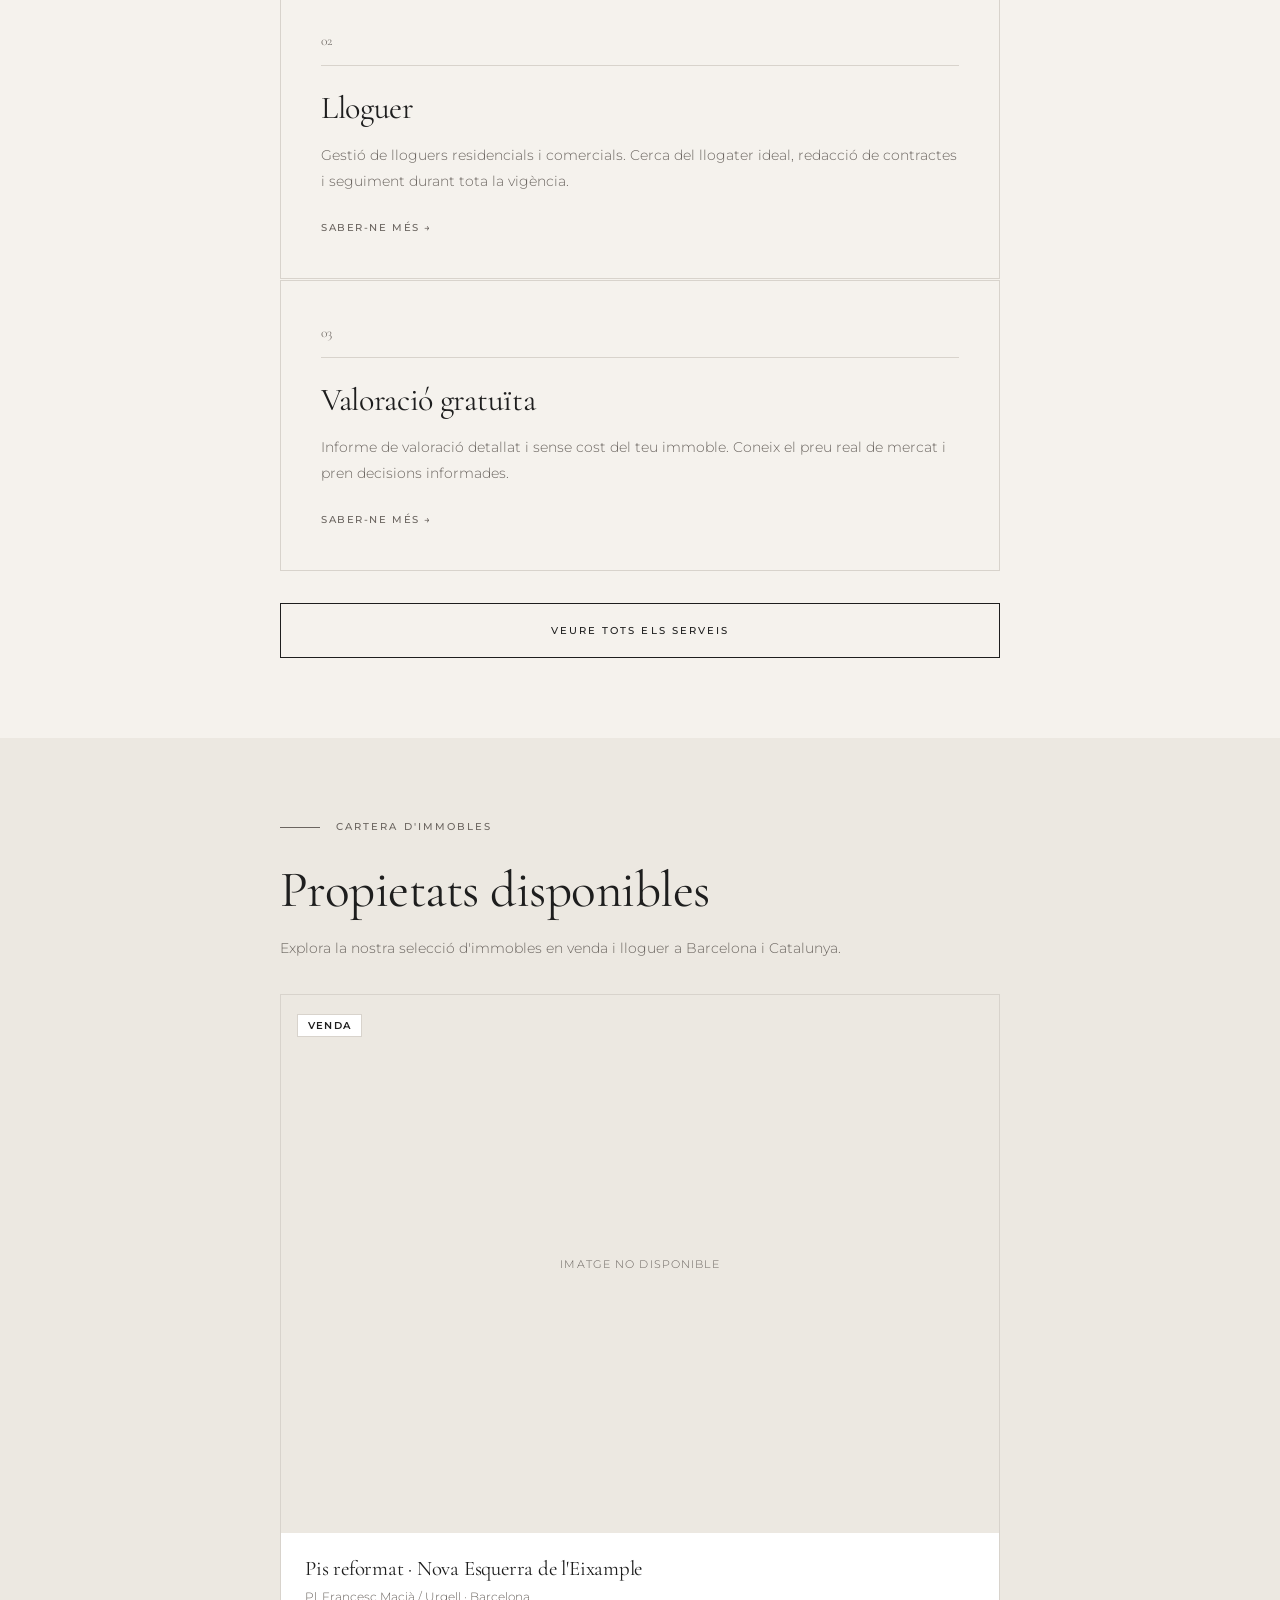
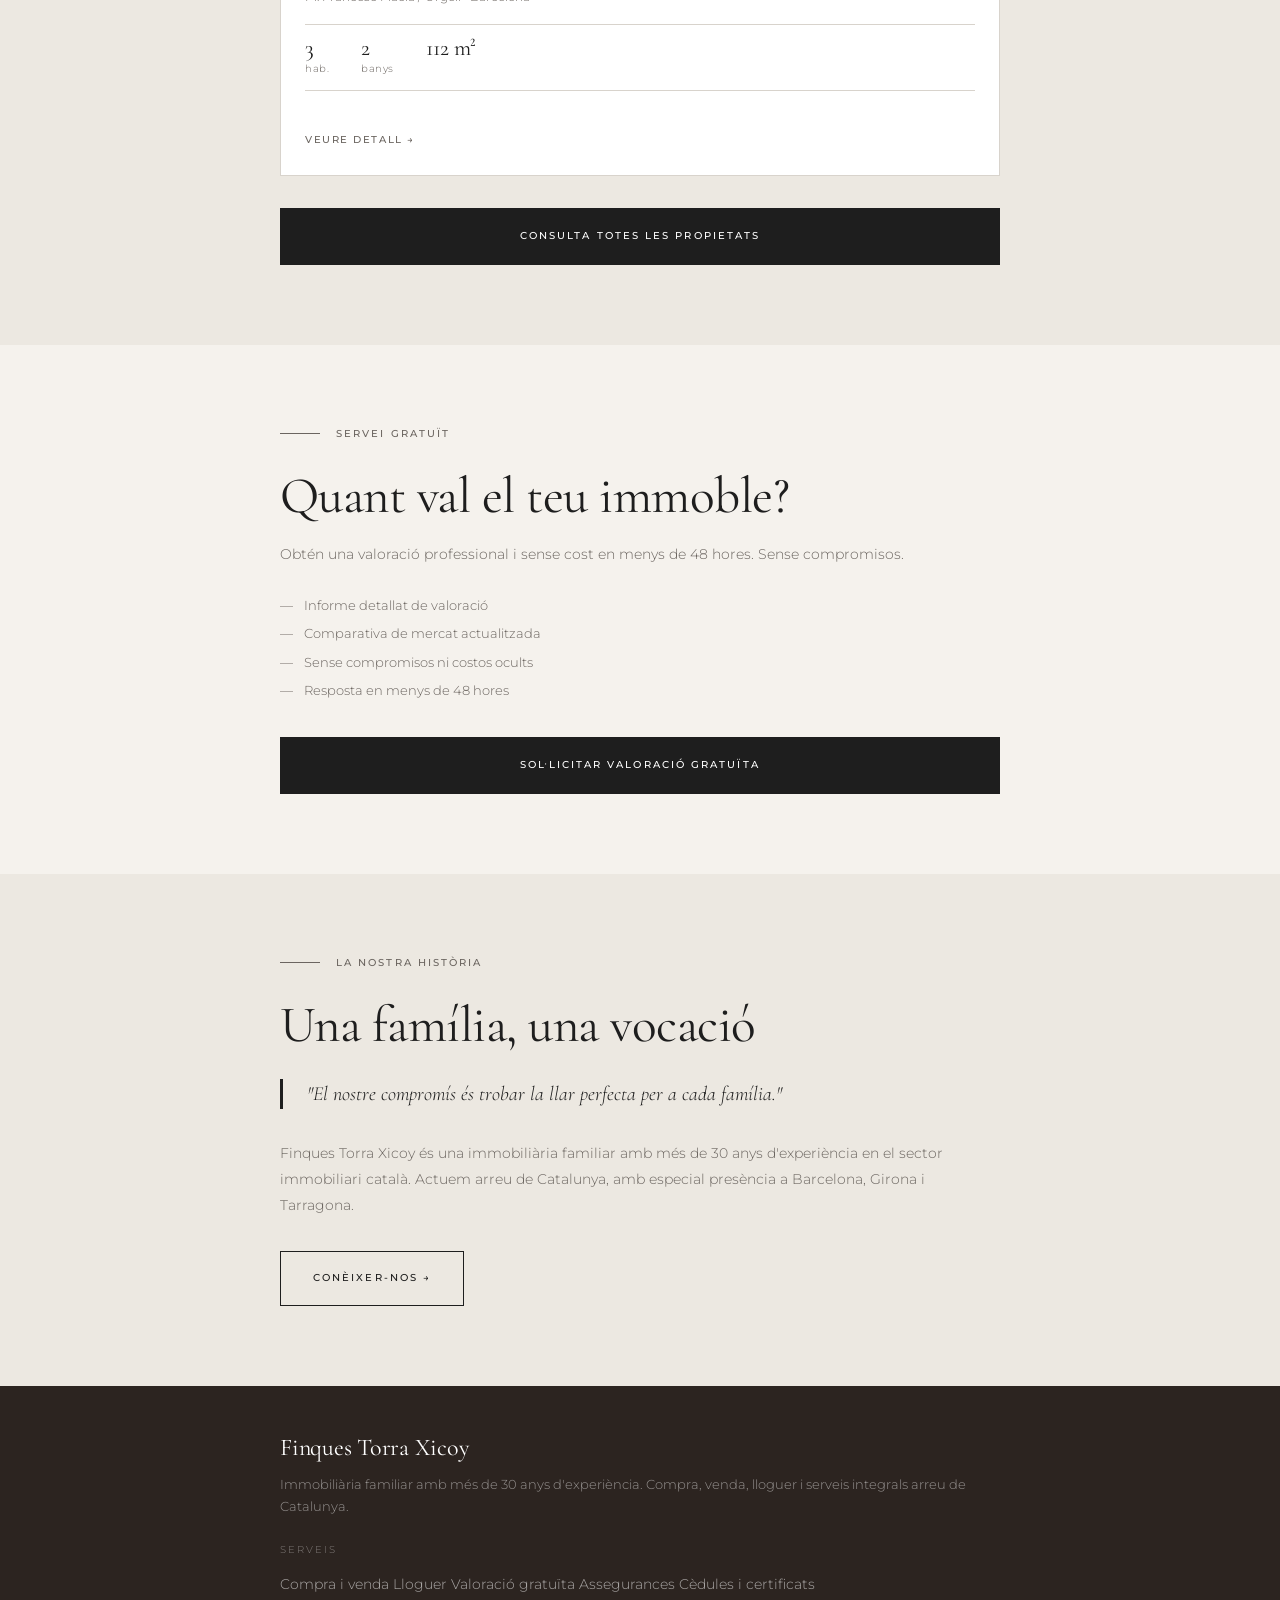
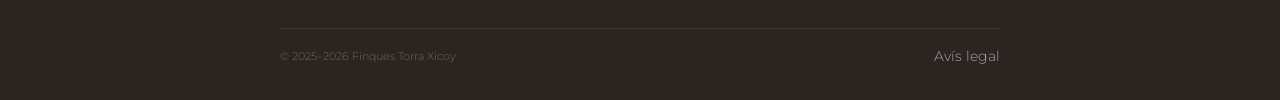
==== commit 8d4d70b1: "Fix hero: revertit foto, stats bar correcta → index.html" ====
--- a/index.html
+++ b/index.html
@@ -101,44 +101,37 @@
 <main>
 
   <!-- HERO -->
-  <section class="hero section hero-eixample">
-    <!-- Foto fons Eixample -->
-    <div class="hero-bg-photo"></div>
-    <div class="hero-bg-overlay"></div>
-
-    <!-- Contingut principal -->
-    <div class="hero-eixample-inner">
-      <div class="hero-eixample-text">
-        <p class="label" style="position:relative;z-index:2;">
-          <span data-lang="ca">Immobiliària familiar · Catalunya</span>
-          <span data-lang="es">Inmobiliaria familiar · Cataluña</span>
-          <span data-lang="en">Family real estate · Catalonia</span>
-        </p>
-
-        <h1 data-lang="ca" style="position:relative;z-index:2;">L'immoble perfecte per a cada moment</h1>
-        <h1 data-lang="es" style="position:relative;z-index:2;">El inmueble perfecto para cada momento</h1>
-        <h1 data-lang="en" style="position:relative;z-index:2;">The perfect property for every moment</h1>
-
-        <p data-lang="ca" style="position:relative;z-index:2;">Especialistes en l'Eixample de Barcelona. Compra, venda i lloguer amb tres dècades d'experiència al mercat immobiliari català.</p>
-        <p data-lang="es" style="position:relative;z-index:2;">Especialistas en el Eixample de Barcelona. Compra, venta y alquiler con tres décadas de experiencia en el mercado inmobiliario catalán.</p>
-        <p data-lang="en" style="position:relative;z-index:2;">Specialists in Barcelona's Eixample. Buying, selling and rental with three decades of experience in the Catalan property market.</p>
-
-        <div style="display:flex; gap:1rem; margin-top:2.5rem; flex-wrap:wrap; position:relative;z-index:2;">
-          <a href="propietats.html" class="btn-primary" style="width:auto; padding: 1.1rem 2rem;">
-            <span data-lang="ca">Veure propietats</span>
-            <span data-lang="es">Ver propiedades</span>
-            <span data-lang="en">View properties</span>
-          </a>
-          <a href="valoracio.html" class="btn-outline" style="width:auto; padding: 1.1rem 2rem;">
-            <span data-lang="ca">Valoració gratuïta</span>
-            <span data-lang="es">Valoración gratuita</span>
-            <span data-lang="en">Free valuation</span>
-          </a>
-        </div>
-      </div>
-    </div>
-
-    <!-- Barra stats -->
+  <section class="hero section">
+    <div class="container">
+      <p class="label">
+        <span data-lang="ca">Immobiliària familiar · Catalunya</span>
+        <span data-lang="es">Inmobiliaria familiar · Cataluña</span>
+        <span data-lang="en">Family real estate · Catalonia</span>
+      </p>
+
+      <h1 data-lang="ca">L'immoble perfecte per a cada moment</h1>
+      <h1 data-lang="es">El inmueble perfecto para cada momento</h1>
+      <h1 data-lang="en">The perfect property for every moment</h1>
+
+      <p data-lang="ca">Especialistes en l'Eixample de Barcelona. Compra, venda i lloguer amb tres dècades d'experiència al mercat immobiliari català.</p>
+      <p data-lang="es">Especialistas en el Eixample de Barcelona. Compra, venta y alquiler con tres décadas de experiencia en el mercado inmobiliario catalán.</p>
+      <p data-lang="en">Specialists in Barcelona's Eixample. Buying, selling and rental with three decades of experience in the Catalan property market.</p>
+
+      <div style="display:flex; gap:1rem; margin-top:2.5rem; flex-wrap:wrap;">
+        <a href="propietats.html" class="btn-primary" style="width:auto; padding: 1.1rem 2rem;">
+          <span data-lang="ca">Veure propietats</span>
+          <span data-lang="es">Ver propiedades</span>
+          <span data-lang="en">View properties</span>
+        </a>
+        <a href="valoracio.html" class="btn-outline" style="width:auto; padding: 1.1rem 2rem;">
+          <span data-lang="ca">Valoració gratuïta</span>
+          <span data-lang="es">Valoración gratuita</span>
+          <span data-lang="en">Free valuation</span>
+        </a>
+      </div>
+    </div>
+
+    <!-- Stats bar -->
     <div class="hero-stats-bar">
       <div class="hero-stat">
         <div class="hero-stat-n">30+</div>
@@ -165,7 +158,7 @@
         </div>
       </div>
       <div class="hero-stat">
-        <div class="hero-stat-n" style="font-size:1.1rem;letter-spacing:0.05em;">Eixample</div>
+        <div class="hero-stat-n" style="font-size:1.1rem;letter-spacing:0.04em;">Eixample</div>
         <div class="hero-stat-l">
           <span data-lang="ca">Especialistes BCN</span>
           <span data-lang="es">Especialistas BCN</span>
--- a/style.css
+++ b/style.css
@@ -257,7 +257,152 @@
 .container { max-width: 720px; margin: 0 auto; }
 .container-wide { max-width: 900px; margin: 0 auto; }
 
-/* ===== HERO ===== */
+
+/* ===== HERO EIXAMPLE (portada) ===== */
+.hero-eixample {
+  position: relative;
+  padding: 0 !important;
+  background: transparent !important;
+  overflow: hidden;
+  min-height: 80vh;
+  display: flex;
+  flex-direction: column;
+  justify-content: space-between;
+}
+
+/* Foto de fons — Vista aèria Eixample / Pla Cerdà */
+.hero-bg-photo {
+  position: absolute;
+  inset: 0;
+  background-image: url('https://images.unsplash.com/photo-1583422409516-2895a77efded?w=1600&q=85&fm=jpg&fit=crop&crop=center');
+  background-size: cover;
+  background-position: center 30%;
+  filter: blur(2px) brightness(0.5) saturate(0.75);
+  transform: scale(1.04);
+}
+
+/* Overlay: crema a l'esquerra, transparent a la dreta */
+.hero-bg-overlay {
+  position: absolute;
+  inset: 0;
+  background: linear-gradient(
+    to right,
+    rgba(245,242,237,0.97) 0%,
+    rgba(245,242,237,0.93) 35%,
+    rgba(245,242,237,0.45) 55%,
+    rgba(245,242,237,0.05) 72%,
+    transparent 85%
+  );
+}
+
+/* Contingut interior */
+.hero-eixample-inner {
+  position: relative;
+  z-index: 2;
+  padding: 7rem 2rem 3rem;
+  flex: 1;
+  display: flex;
+  align-items: center;
+}
+
+.hero-eixample-text {
+  max-width: 520px;
+}
+
+.hero-eixample-text h1 {
+  margin: 1.5rem 0 1.5rem;
+  color: var(--dark);
+}
+
+.hero-eixample-text p {
+  font-size: 1rem;
+  max-width: 420px;
+  color: var(--mid);
+}
+
+/* Barra stats */
+.hero-stats-bar {
+  position: relative;
+  z-index: 2;
+  display: grid;
+  grid-template-columns: repeat(4, 1fr);
+  background: rgba(245,242,237,0.97);
+  border-top: 1px solid var(--light-line);
+  backdrop-filter: blur(4px);
+}
+
+.hero-stat {
+  padding: 1.4rem 1.5rem;
+  border-right: 1px solid var(--light-line);
+  text-align: center;
+}
+.hero-stat:last-child { border-right: none; }
+
+.hero-stat-n {
+  font-family: 'Cormorant Garamond', serif;
+  font-size: 2rem;
+  font-weight: 300;
+  color: var(--dark);
+  line-height: 1;
+  margin-bottom: 0.3rem;
+}
+
+.hero-stat-l {
+  font-size: 0.58rem;
+  letter-spacing: 0.1em;
+  text-transform: uppercase;
+  color: var(--mid);
+  line-height: 1.4;
+}
+
+.hero-stat-l span { display: block; }
+
+/* Crèdit foto (discret) */
+.hero-eixample::after {
+  content: 'Photo: Logan Armstrong / Unsplash';
+  position: absolute;
+  bottom: 4.5rem;
+  right: 1rem;
+  font-size: 0.38rem;
+  color: rgba(255,255,255,0.3);
+  letter-spacing: 0.05em;
+  z-index: 3;
+}
+
+/* Responsive */
+@media (max-width: 768px) {
+  .hero-eixample {
+    min-height: auto;
+  }
+  .hero-bg-overlay {
+    background: linear-gradient(
+      to bottom,
+      rgba(245,242,237,0.97) 0%,
+      rgba(245,242,237,0.95) 60%,
+      rgba(245,242,237,0.7) 80%,
+      rgba(245,242,237,0.5) 100%
+    );
+  }
+  .hero-eixample-inner {
+    padding: 5.5rem 1.5rem 2rem;
+  }
+  .hero-stats-bar {
+    grid-template-columns: repeat(2, 1fr);
+  }
+  .hero-stat:nth-child(2) { border-right: none; }
+  .hero-stat:nth-child(3) { border-top: 1px solid var(--light-line); }
+  .hero-stat:nth-child(4) { border-top: 1px solid var(--light-line); border-right: none; }
+}
+
+@media (max-width: 480px) {
+  .hero-stats-bar {
+    grid-template-columns: repeat(2, 1fr);
+  }
+  .hero-stat-n { font-size: 1.6rem; }
+}
+
+
+/* ===== HERO (altres pàgines) ===== */
 .hero {
   padding: 5rem 2rem 4rem;
   background: var(--cream);
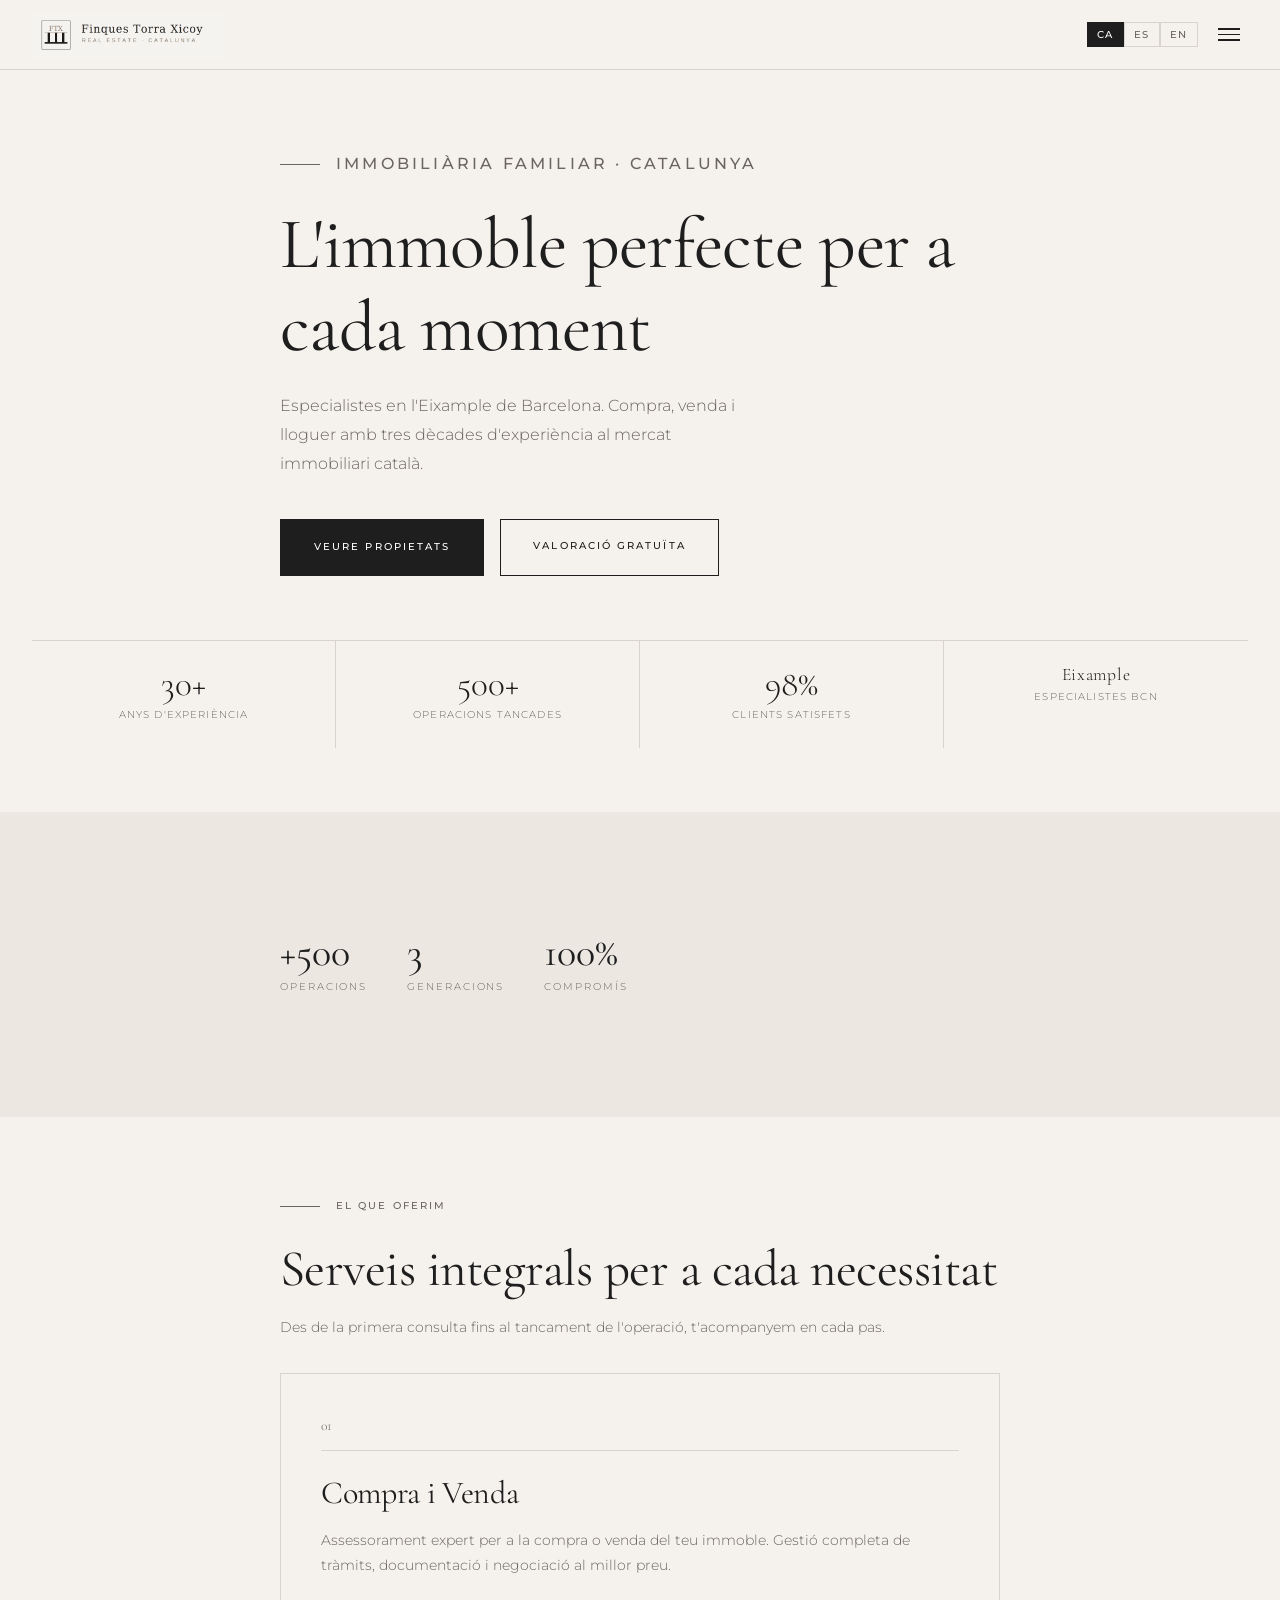
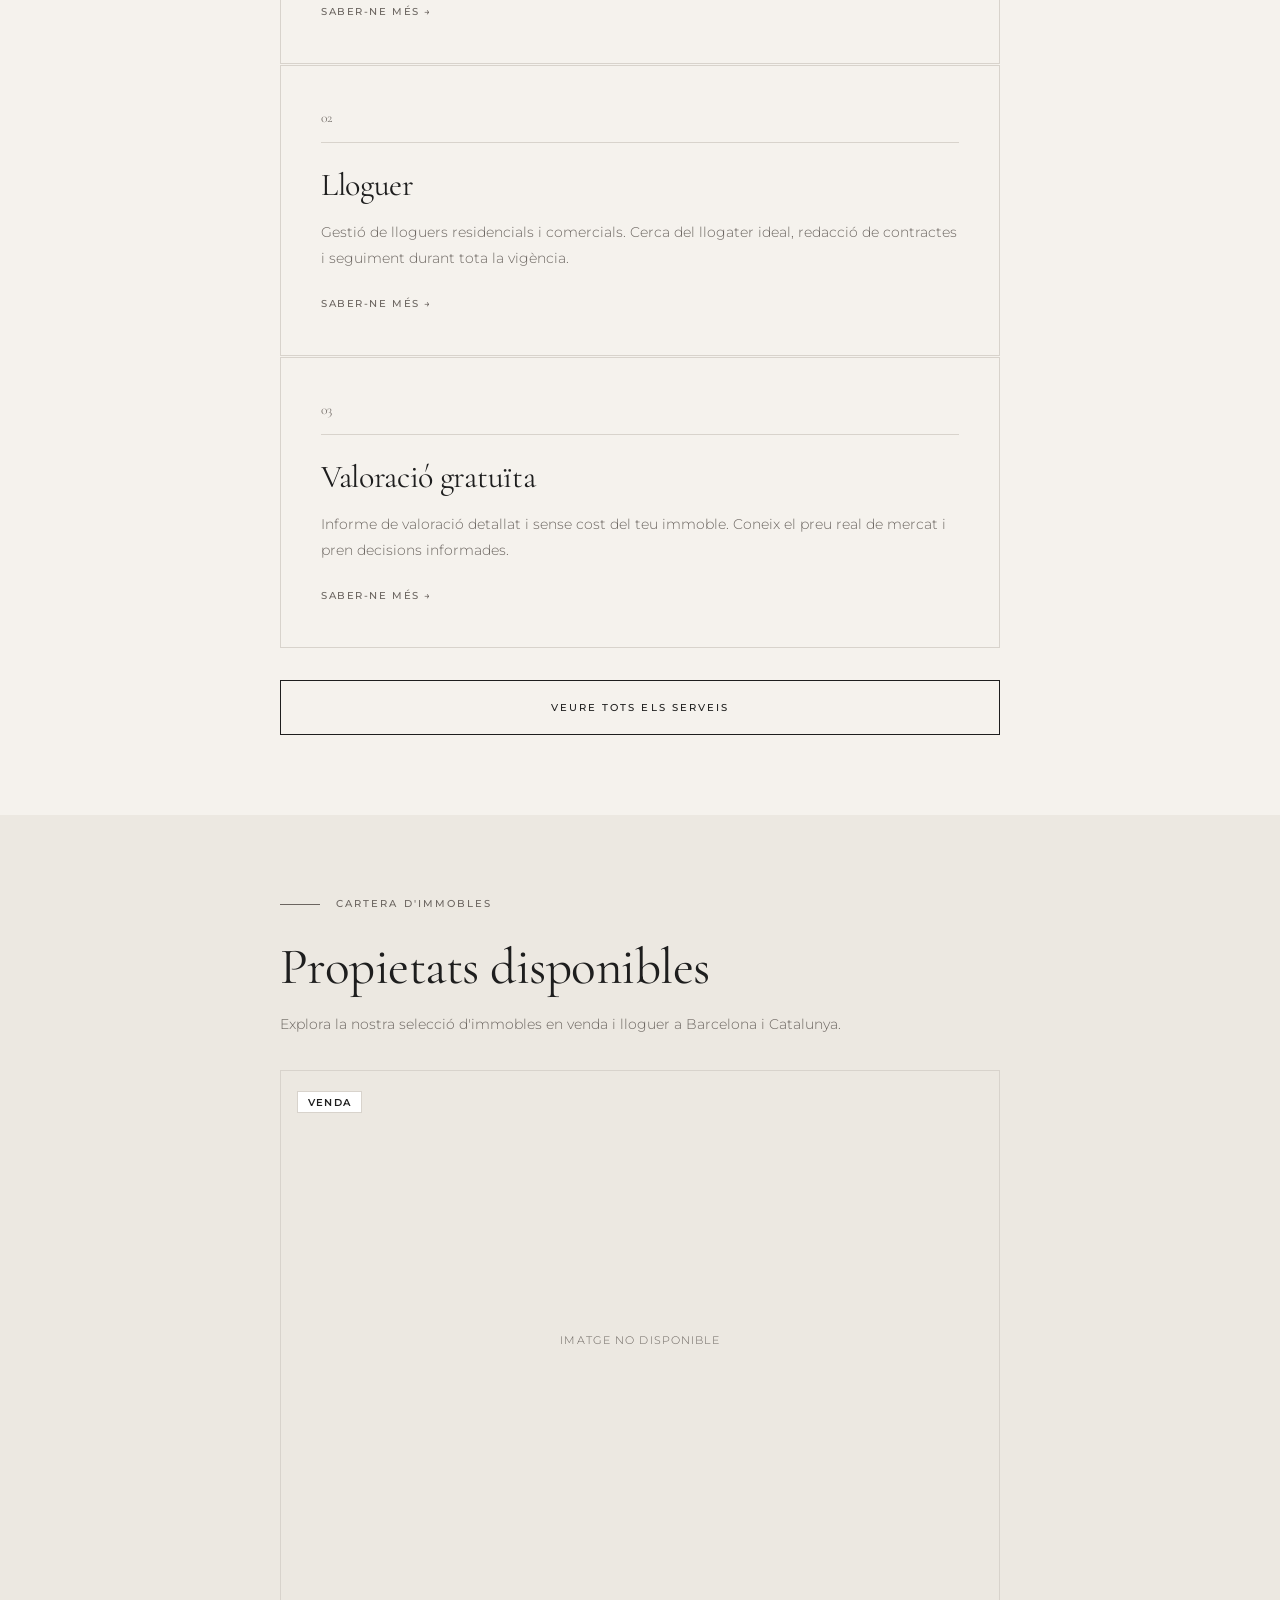
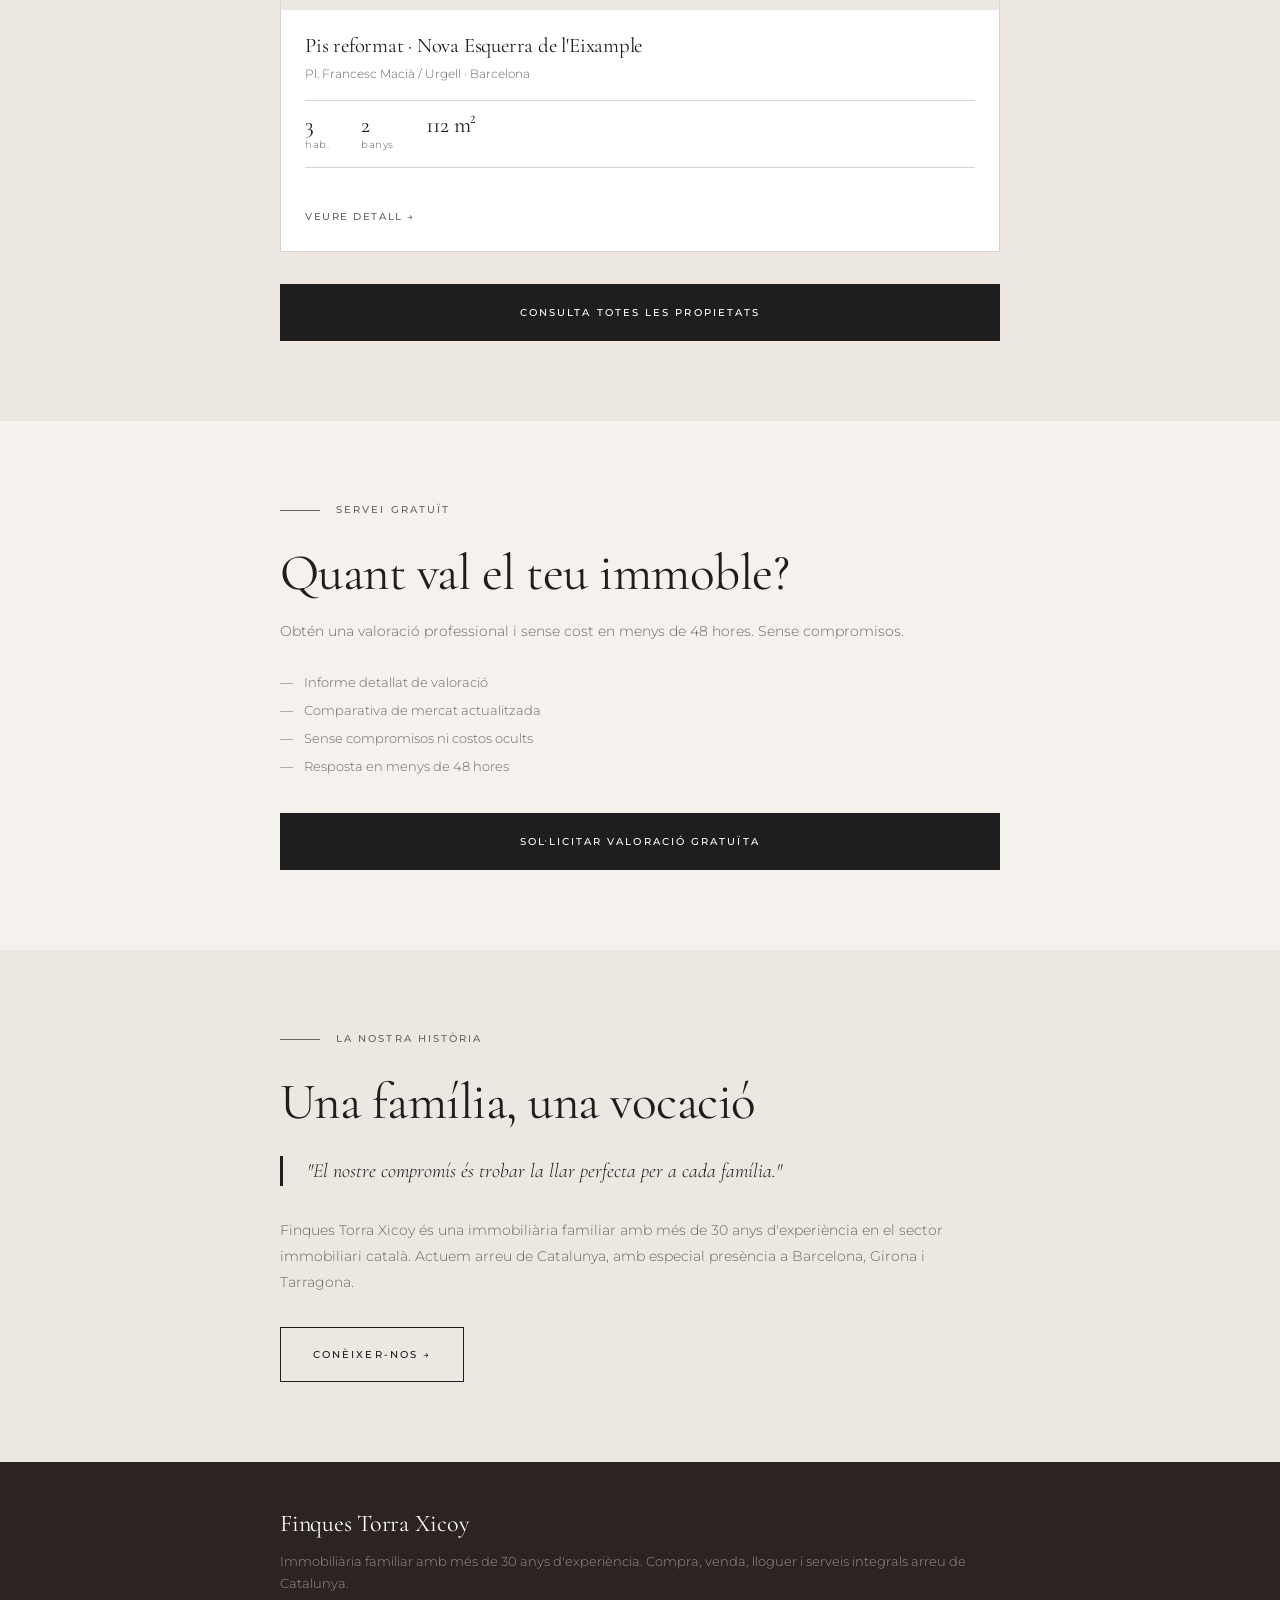
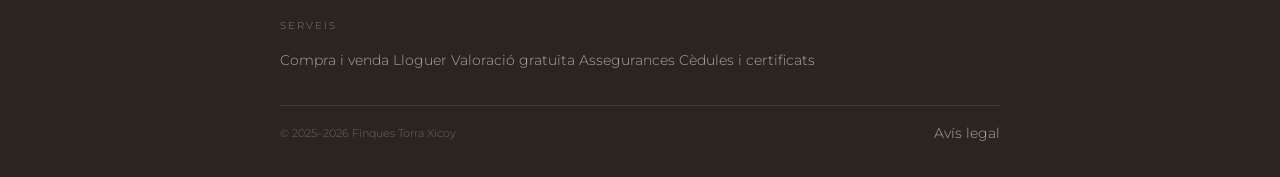
==== commit e9fc1e23: "Deploy trigger: forçar redesplegament GoDaddy" ====
--- a/index.html
+++ b/index.html
@@ -465,4 +465,4 @@
 <script src="main.js"></script>
 </body>
 </html>
-
+<!-- deploy trigger -->
--- a/style.css
+++ b/style.css
@@ -258,81 +258,17 @@
 .container-wide { max-width: 900px; margin: 0 auto; }
 
 
-/* ===== HERO EIXAMPLE (portada) ===== */
-.hero-eixample {
-  position: relative;
-  padding: 0 !important;
-  background: transparent !important;
-  overflow: hidden;
-  min-height: 80vh;
-  display: flex;
-  flex-direction: column;
-  justify-content: space-between;
-}
-
-/* Foto de fons — Vista aèria Eixample / Pla Cerdà */
-.hero-bg-photo {
-  position: absolute;
-  inset: 0;
-  background-image: url('https://images.unsplash.com/photo-1583422409516-2895a77efded?w=1600&q=85&fm=jpg&fit=crop&crop=center');
-  background-size: cover;
-  background-position: center 30%;
-  filter: blur(2px) brightness(0.5) saturate(0.75);
-  transform: scale(1.04);
-}
-
-/* Overlay: crema a l'esquerra, transparent a la dreta */
-.hero-bg-overlay {
-  position: absolute;
-  inset: 0;
-  background: linear-gradient(
-    to right,
-    rgba(245,242,237,0.97) 0%,
-    rgba(245,242,237,0.93) 35%,
-    rgba(245,242,237,0.45) 55%,
-    rgba(245,242,237,0.05) 72%,
-    transparent 85%
-  );
-}
-
-/* Contingut interior */
-.hero-eixample-inner {
-  position: relative;
-  z-index: 2;
-  padding: 7rem 2rem 3rem;
-  flex: 1;
-  display: flex;
-  align-items: center;
-}
-
-.hero-eixample-text {
-  max-width: 520px;
-}
-
-.hero-eixample-text h1 {
-  margin: 1.5rem 0 1.5rem;
-  color: var(--dark);
-}
-
-.hero-eixample-text p {
-  font-size: 1rem;
-  max-width: 420px;
-  color: var(--mid);
-}
-
-/* Barra stats */
+
+/* ===== HERO STATS BAR ===== */
 .hero-stats-bar {
-  position: relative;
-  z-index: 2;
   display: grid;
   grid-template-columns: repeat(4, 1fr);
-  background: rgba(245,242,237,0.97);
   border-top: 1px solid var(--light-line);
-  backdrop-filter: blur(4px);
+  margin-top: 4rem;
 }
 
 .hero-stat {
-  padding: 1.4rem 1.5rem;
+  padding: 1.6rem 2rem;
   border-right: 1px solid var(--light-line);
   text-align: center;
 }
@@ -340,69 +276,44 @@
 
 .hero-stat-n {
   font-family: 'Cormorant Garamond', serif;
-  font-size: 2rem;
+  font-size: 2.2rem;
   font-weight: 300;
   color: var(--dark);
   line-height: 1;
-  margin-bottom: 0.3rem;
+  margin-bottom: 0.4rem;
 }
 
 .hero-stat-l {
-  font-size: 0.58rem;
-  letter-spacing: 0.1em;
-  text-transform: uppercase;
-  color: var(--mid);
-  line-height: 1.4;
-}
-
+  font-size: 0.6rem;
+  letter-spacing: 0.12em;
+  text-transform: uppercase;
+  color: var(--mid);
+  line-height: 1.5;
+}
 .hero-stat-l span { display: block; }
 
-/* Crèdit foto (discret) */
-.hero-eixample::after {
-  content: 'Photo: Logan Armstrong / Unsplash';
-  position: absolute;
-  bottom: 4.5rem;
-  right: 1rem;
-  font-size: 0.38rem;
-  color: rgba(255,255,255,0.3);
-  letter-spacing: 0.05em;
-  z-index: 3;
-}
-
-/* Responsive */
 @media (max-width: 768px) {
-  .hero-eixample {
-    min-height: auto;
-  }
-  .hero-bg-overlay {
-    background: linear-gradient(
-      to bottom,
-      rgba(245,242,237,0.97) 0%,
-      rgba(245,242,237,0.95) 60%,
-      rgba(245,242,237,0.7) 80%,
-      rgba(245,242,237,0.5) 100%
-    );
-  }
-  .hero-eixample-inner {
-    padding: 5.5rem 1.5rem 2rem;
-  }
   .hero-stats-bar {
     grid-template-columns: repeat(2, 1fr);
   }
   .hero-stat:nth-child(2) { border-right: none; }
-  .hero-stat:nth-child(3) { border-top: 1px solid var(--light-line); }
-  .hero-stat:nth-child(4) { border-top: 1px solid var(--light-line); border-right: none; }
+  .hero-stat:nth-child(3) {
+    border-top: 1px solid var(--light-line);
+    border-right: 1px solid var(--light-line);
+  }
+  .hero-stat:nth-child(4) {
+    border-top: 1px solid var(--light-line);
+    border-right: none;
+  }
 }
 
 @media (max-width: 480px) {
-  .hero-stats-bar {
-    grid-template-columns: repeat(2, 1fr);
-  }
-  .hero-stat-n { font-size: 1.6rem; }
-}
-
-
-/* ===== HERO (altres pàgines) ===== */
+  .hero-stats-bar { grid-template-columns: repeat(2, 1fr); }
+  .hero-stat-n { font-size: 1.8rem; }
+  .hero-stat { padding: 1.2rem; }
+}
+
+/* ===== HERO ===== */
 .hero {
   padding: 5rem 2rem 4rem;
   background: var(--cream);
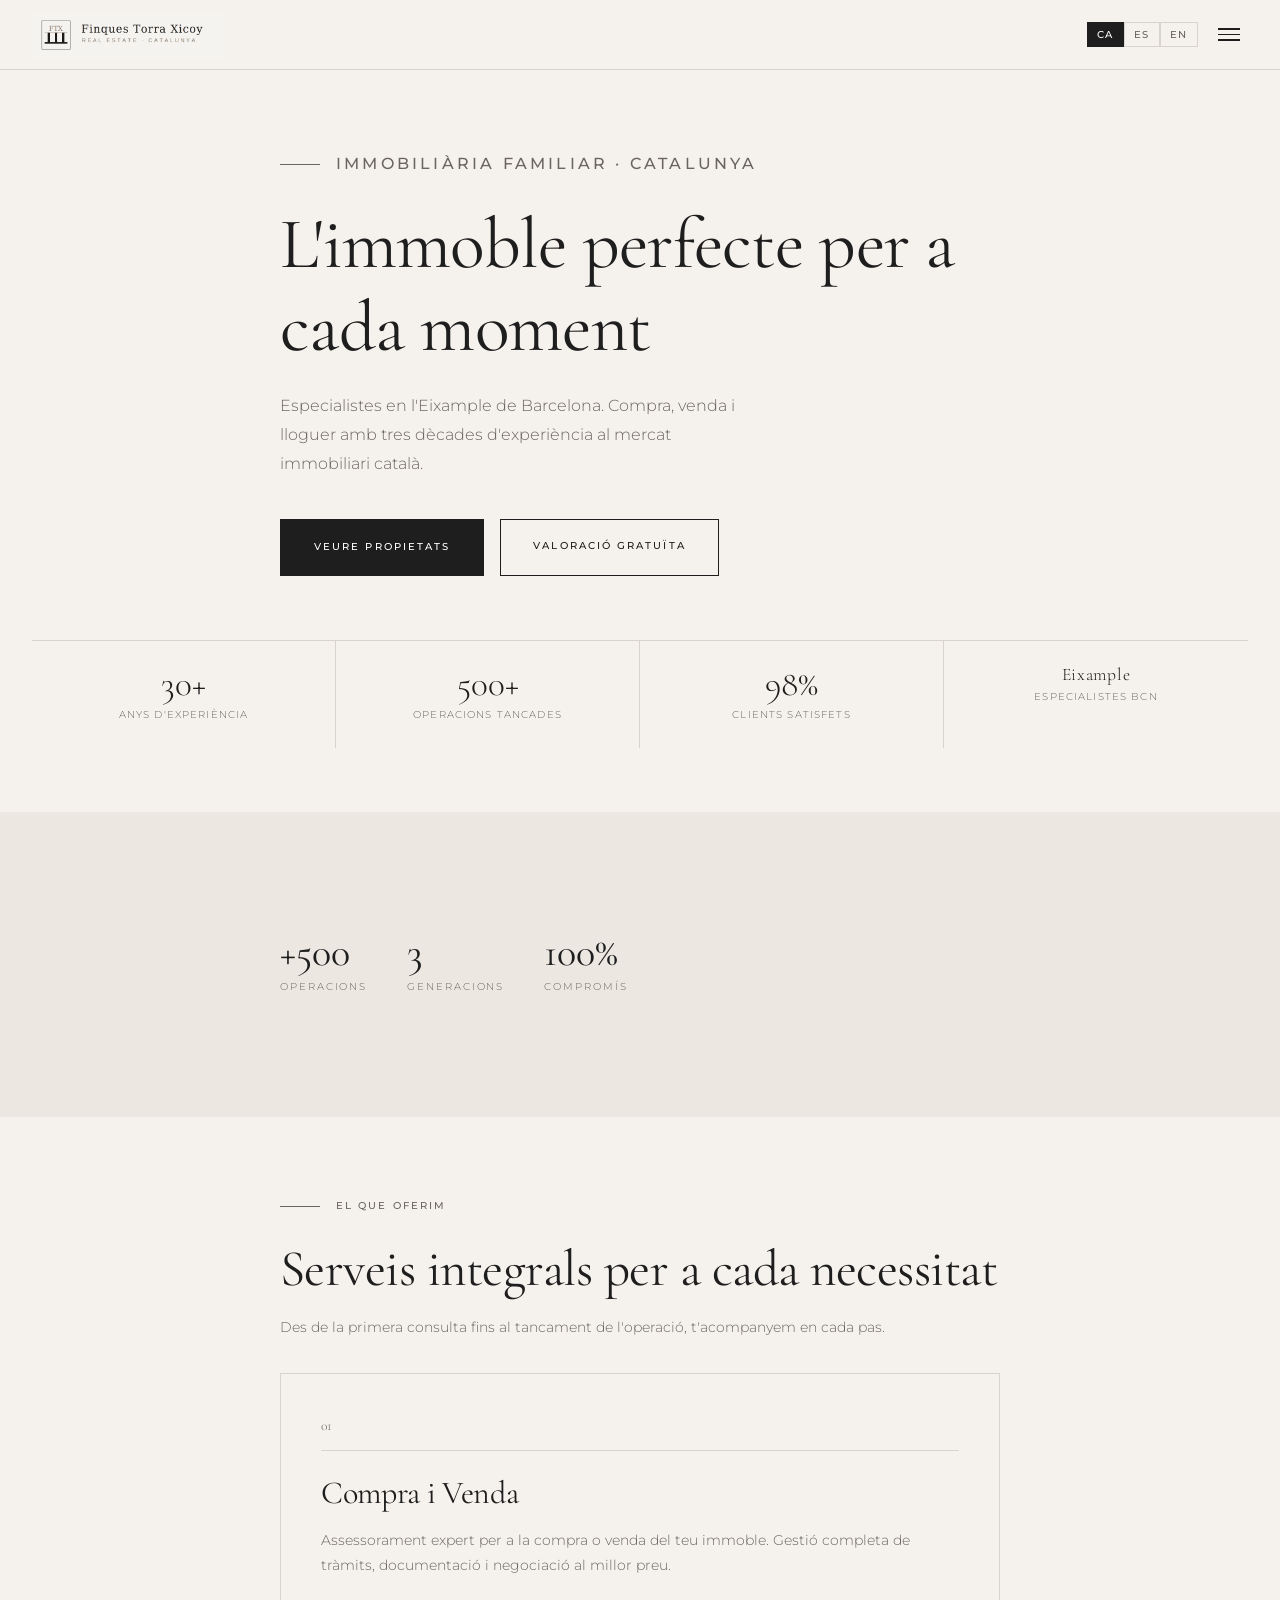
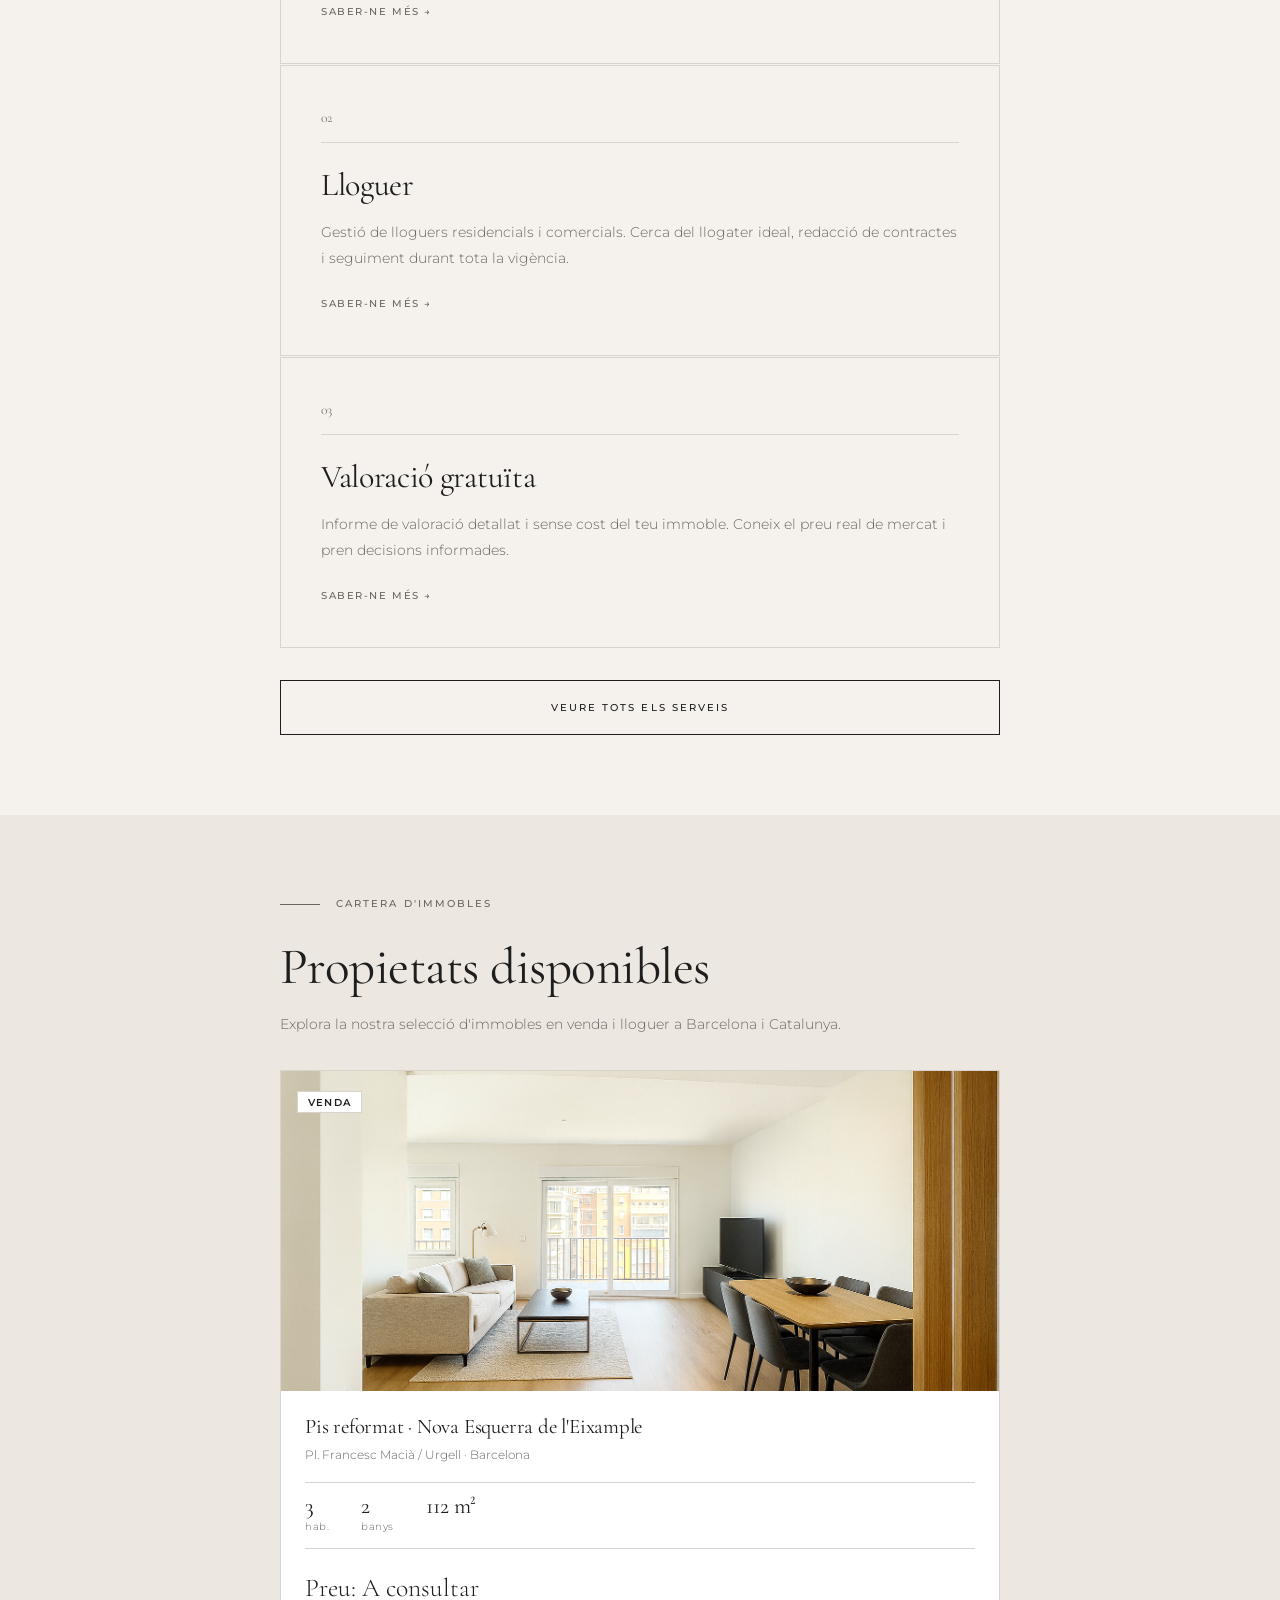
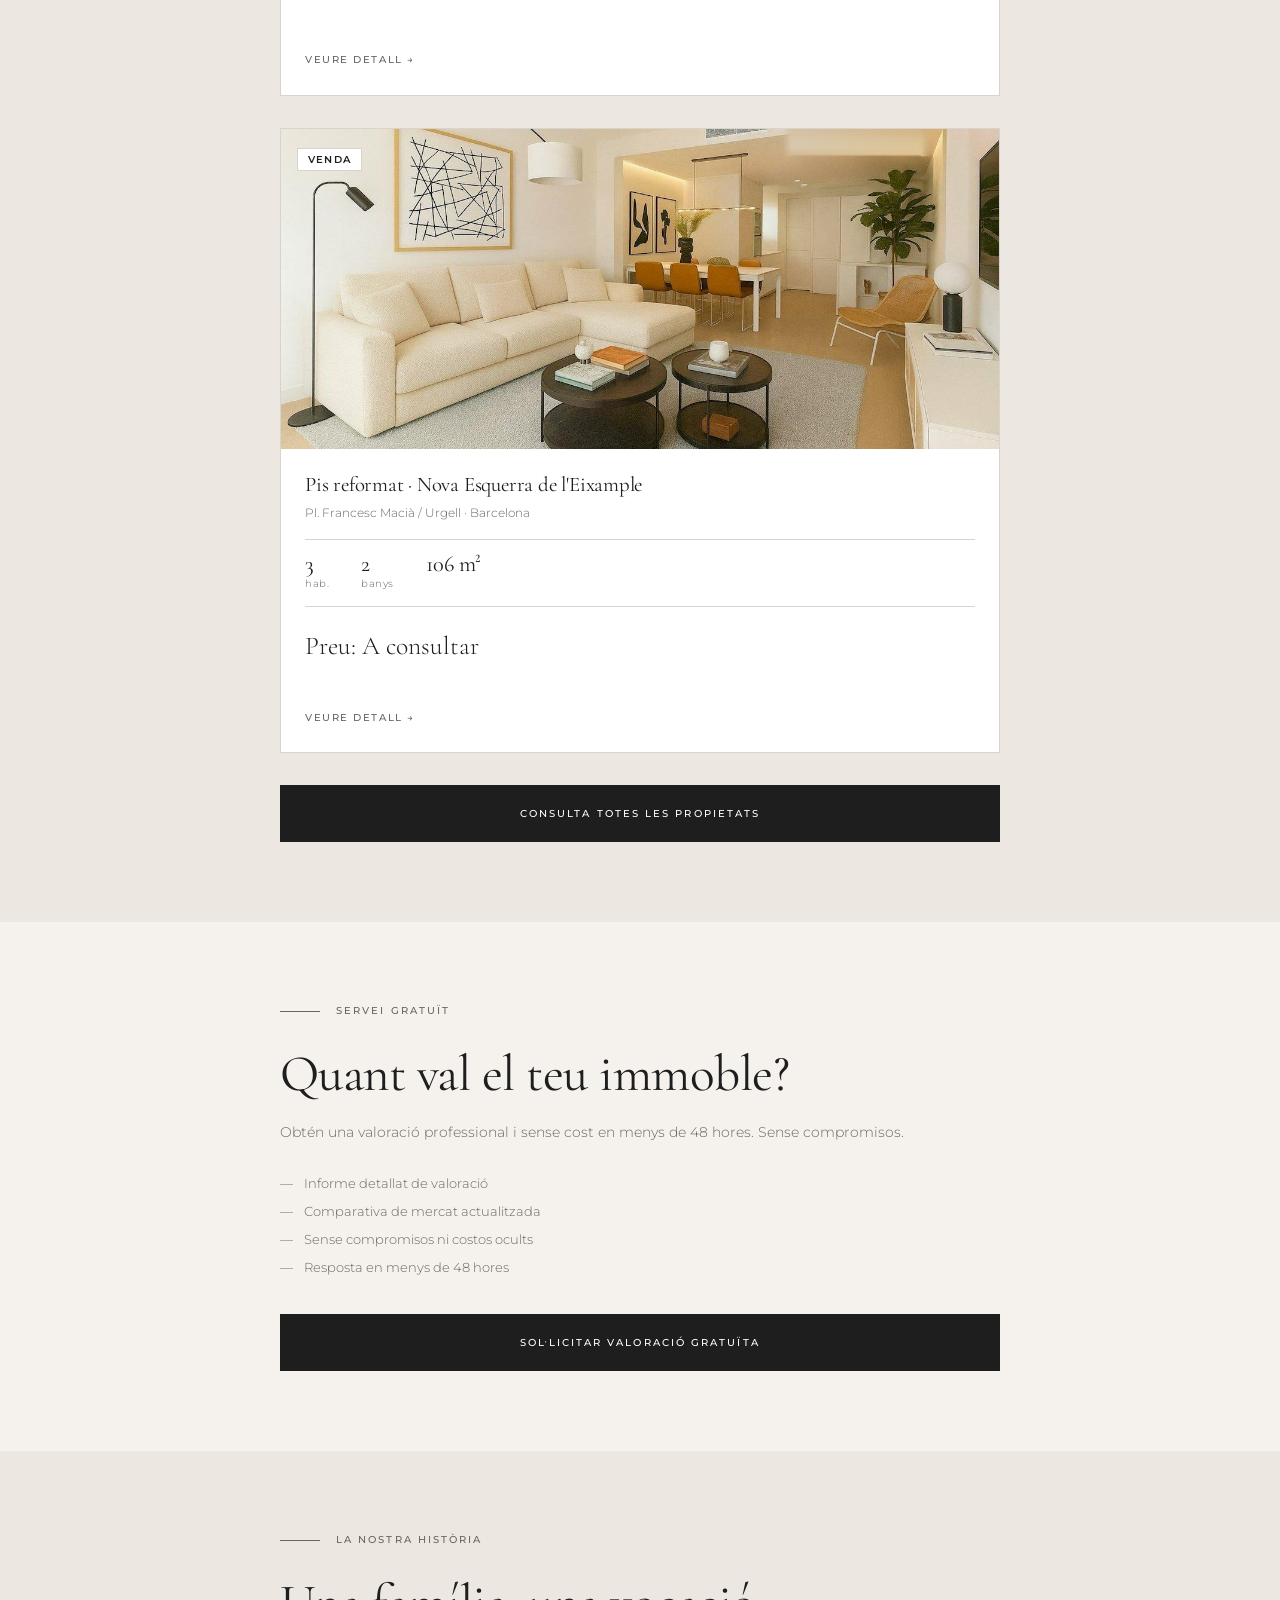
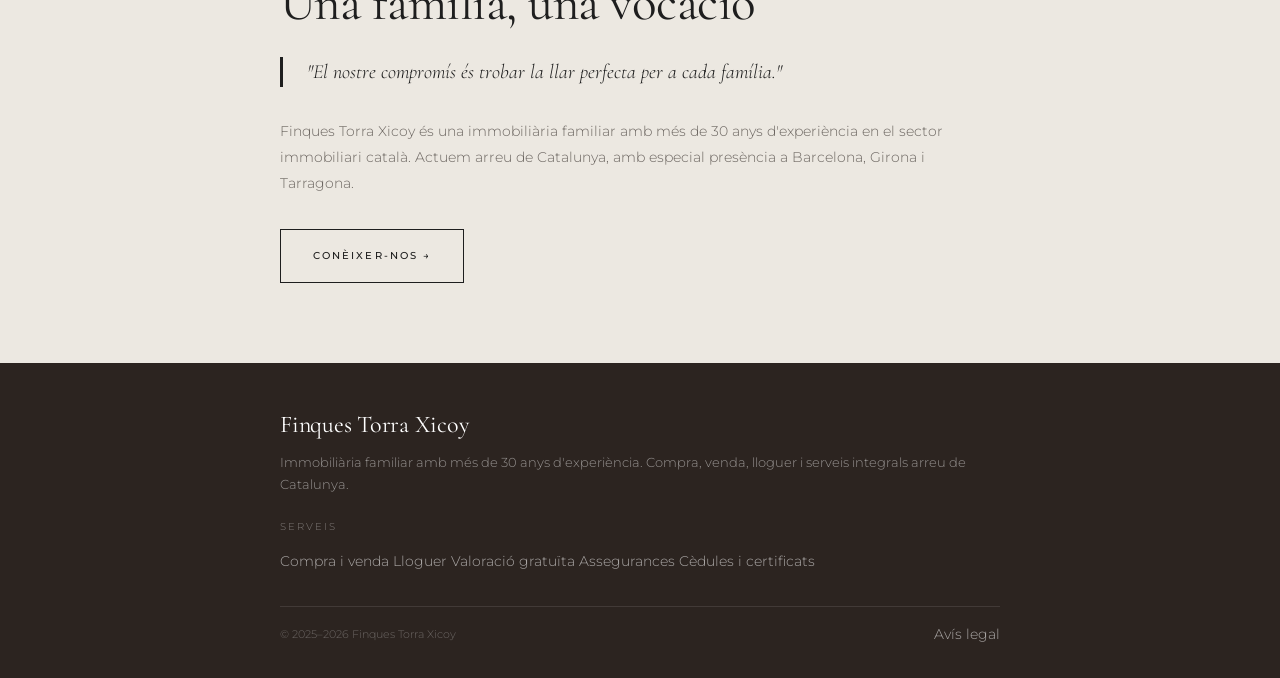
==== commit 0f8ce70a: "Portada: fotos reals dels 2 pisos a la secció Cartera dimmobles" ====
--- a/index.html
+++ b/index.html
@@ -283,14 +283,10 @@
       <p class="mt-2 mb-4" data-lang="es">Explora nuestra selección de inmuebles en venta y alquiler en Barcelona y Cataluña.</p>
       <p class="mt-2 mb-4" data-lang="en">Explore our selection of properties for sale and rent in Barcelona and Catalonia.</p>
 
-      <!-- Pis d'exemple -->
+      <!-- Pis 112m² -->
       <div class="property-card">
         <div style="position:relative;">
-          <div class="property-img-placeholder">
-            <span data-lang="ca">Imatge no disponible</span>
-            <span data-lang="es">Imagen no disponible</span>
-            <span data-lang="en">Image not available</span>
-          </div>
+          <img src="pis-112/sala mobles.png" alt="Pis 112m² - Sala" style="width:100%;height:320px;object-fit:cover;display:block;">
           <div style="position:absolute; top:1rem; left:1rem;">
             <span class="property-badge" data-lang="ca">Venda</span>
             <span class="property-badge" data-lang="es">Venta</span>
@@ -303,23 +299,44 @@
           <h3 data-lang="en">Renovated flat · Nova Esquerra de l'Eixample</h3>
           <p class="property-address">Pl. Francesc Macià / Urgell · Barcelona</p>
           <div class="property-specs">
-            <div class="property-spec">
-              <strong>3</strong>
-              <span data-lang="ca">hab.</span>
-              <span data-lang="es">hab.</span>
-              <span data-lang="en">bed.</span>
-            </div>
-            <div class="property-spec">
-              <strong>2</strong>
-              <span data-lang="ca">banys</span>
-              <span data-lang="es">baños</span>
-              <span data-lang="en">baths</span>
-            </div>
-            <div class="property-spec">
-              <strong>112 m²</strong>
-              <span>&nbsp;</span>
-            </div>
+            <div class="property-spec"><strong>3</strong><span data-lang="ca">hab.</span><span data-lang="es">hab.</span><span data-lang="en">bed.</span></div>
+            <div class="property-spec"><strong>2</strong><span data-lang="ca">banys</span><span data-lang="es">baños</span><span data-lang="en">baths</span></div>
+            <div class="property-spec"><strong>112 m²</strong></div>
           </div>
+          <p class="property-price" data-lang="ca">Preu: A consultar</p>
+          <p class="property-price" data-lang="es">Precio: A consultar</p>
+          <p class="property-price" data-lang="en">Price: On request</p>
+          <a href="propietats.html" class="service-link">
+            <span data-lang="ca">Veure detall →</span>
+            <span data-lang="es">Ver detalle →</span>
+            <span data-lang="en">View detail →</span>
+          </a>
+        </div>
+      </div>
+
+      <!-- Pis 106m² -->
+      <div class="property-card">
+        <div style="position:relative;">
+          <img src="pis-106/Sala_mobles_v2.jpg" alt="Pis 106m² - Sala" style="width:100%;height:320px;object-fit:cover;display:block;">
+          <div style="position:absolute; top:1rem; left:1rem;">
+            <span class="property-badge" data-lang="ca">Venda</span>
+            <span class="property-badge" data-lang="es">Venta</span>
+            <span class="property-badge" data-lang="en">For Sale</span>
+          </div>
+        </div>
+        <div class="property-info">
+          <h3 data-lang="ca">Pis reformat · Nova Esquerra de l'Eixample</h3>
+          <h3 data-lang="es">Piso reformado · Nova Esquerra de l'Eixample</h3>
+          <h3 data-lang="en">Renovated flat · Nova Esquerra de l'Eixample</h3>
+          <p class="property-address">Pl. Francesc Macià / Urgell · Barcelona</p>
+          <div class="property-specs">
+            <div class="property-spec"><strong>3</strong><span data-lang="ca">hab.</span><span data-lang="es">hab.</span><span data-lang="en">bed.</span></div>
+            <div class="property-spec"><strong>2</strong><span data-lang="ca">banys</span><span data-lang="es">baños</span><span data-lang="en">baths</span></div>
+            <div class="property-spec"><strong>106 m²</strong></div>
+          </div>
+          <p class="property-price" data-lang="ca">Preu: A consultar</p>
+          <p class="property-price" data-lang="es">Precio: A consultar</p>
+          <p class="property-price" data-lang="en">Price: On request</p>
           <a href="propietats.html" class="service-link">
             <span data-lang="ca">Veure detall →</span>
             <span data-lang="es">Ver detalle →</span>
